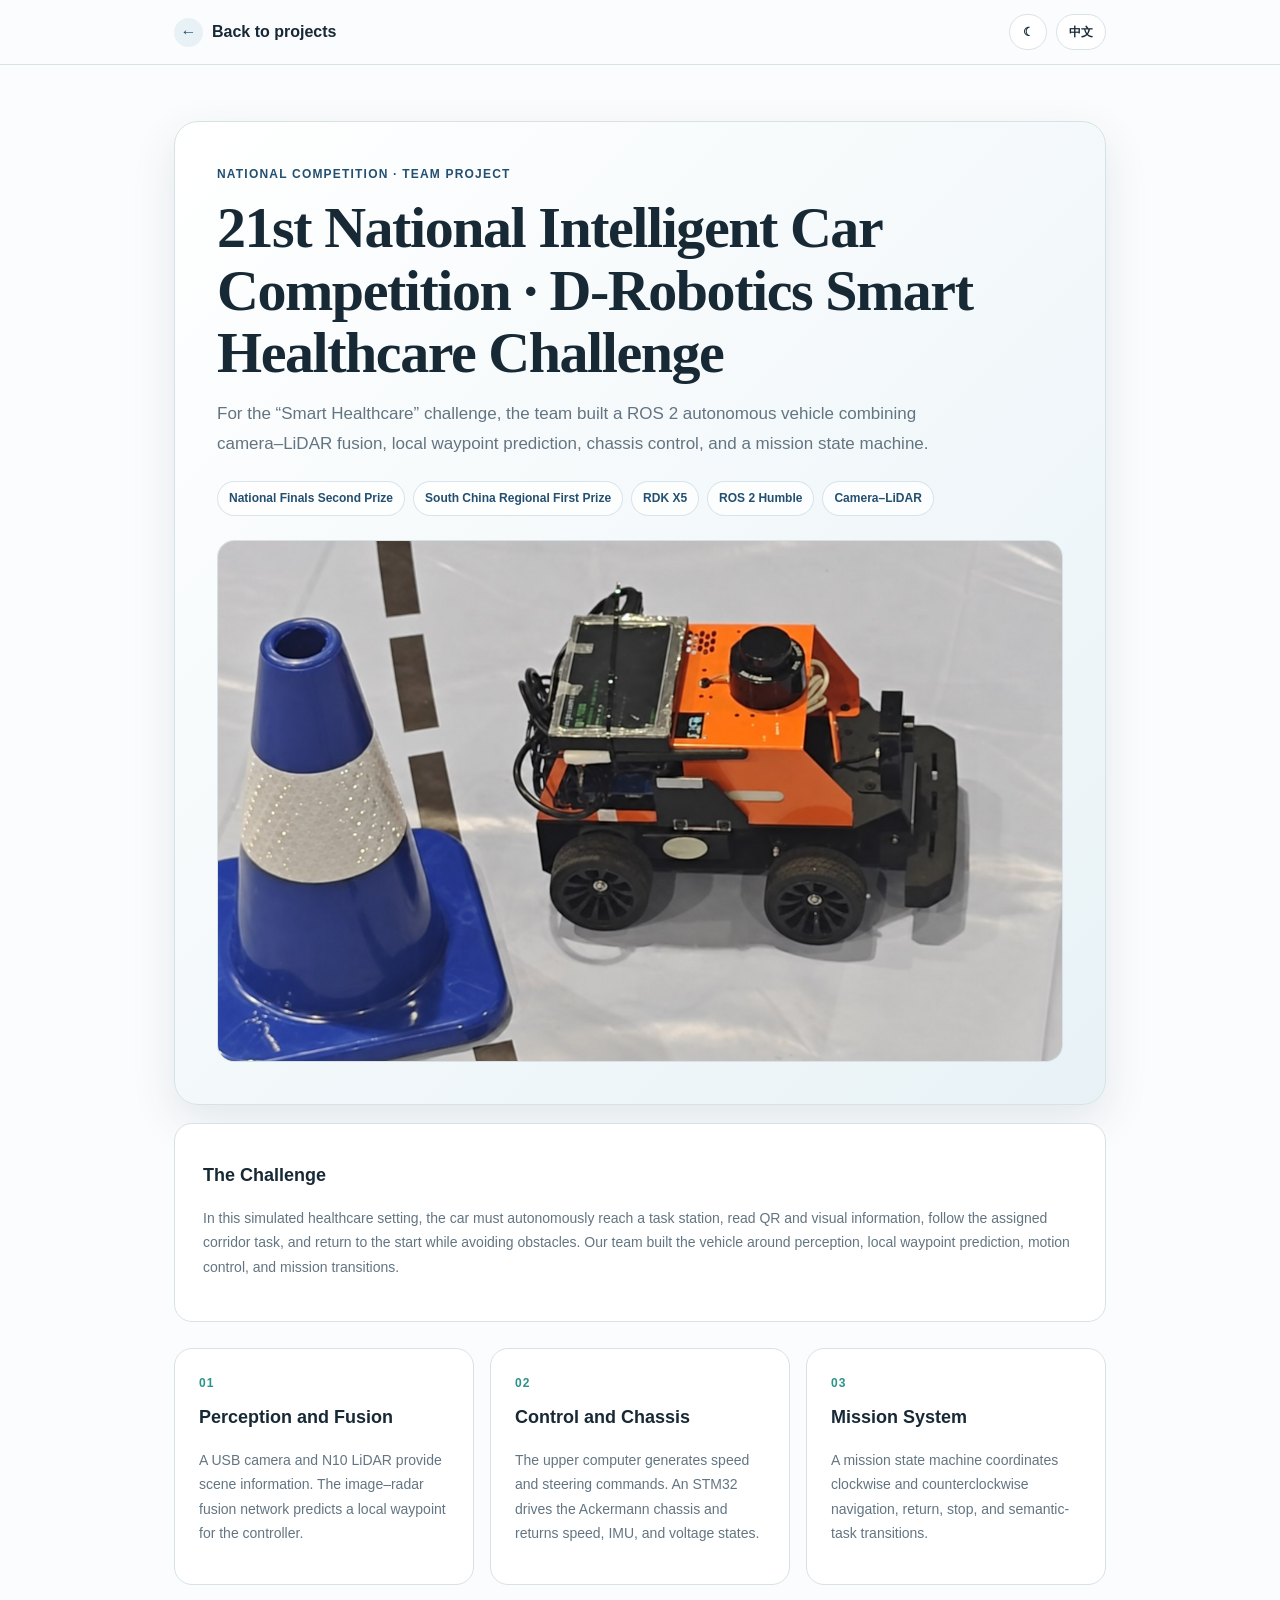
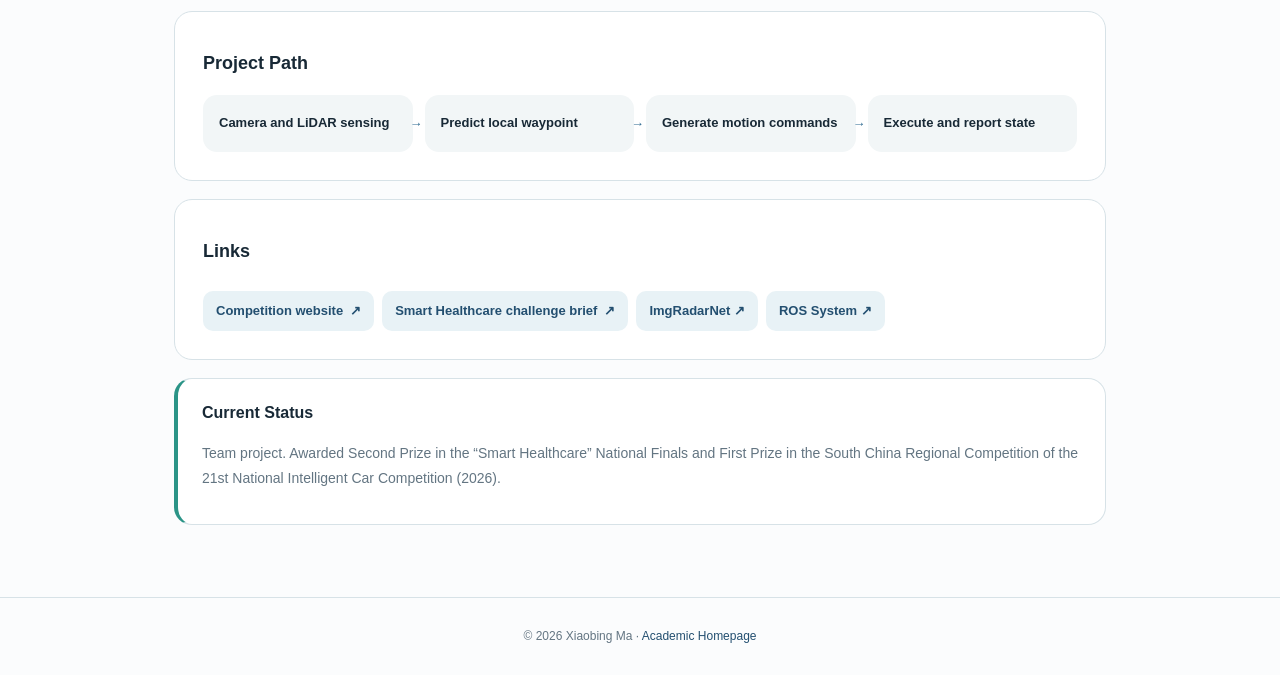
==== projects/intelligent-car/index.html @ e211c6b4 "Link official competition and explain Smart Healthcare challenge" ====
<!doctype html><html lang="en"><head><meta charset="utf-8"><meta name="viewport" content="width=device-width,initial-scale=1"><meta name="description" content="ROS 2 autonomous vehicle with camera-LiDAR fusion for the Smart Healthcare challenge."><title>21st National Intelligent Car Competition · D-Robotics Smart Healthcare Challenge · Xiaobing Ma</title><script>(function(){try{var saved=localStorage.getItem("site-theme");var theme=saved||(window.matchMedia("(prefers-color-scheme: dark)").matches?"dark":"light");document.documentElement.setAttribute("data-theme",theme);}catch(e){document.documentElement.setAttribute("data-theme","light");}})();</script><link rel="stylesheet" href="../project.css"></head><body data-lang="en"><header class="topbar"><div class="topbar-inner"><a class="back" href="../../#projects"><span class="back-mark">←</span><span class="lang-zh">返回项目列表</span><span class="lang-en">Back to projects</span></a><div class="controls"><button class="control" id="themeToggle" type="button" aria-label="Switch theme">☾</button><button class="control" id="langToggle" type="button">中文</button></div></div></header><main><section class="hero"><div class="eyebrow">NATIONAL COMPETITION · TEAM PROJECT</div><h1><span class="lang-zh">第二十一届全国大学生智能汽车竞赛 · 地瓜机器人智慧医疗挑战赛</span><span class="lang-en">21st National Intelligent Car Competition · D-Robotics Smart Healthcare Challenge</span></h1><p class="lead lang-zh">面向“智慧医疗”赛题，团队构建了由视觉—激光雷达融合、局部目标点预测、底盘控制与任务状态机组成的 ROS 2 自主智能车。</p><p class="lead lang-en">For the “Smart Healthcare” challenge, the team built a ROS 2 autonomous vehicle combining camera–LiDAR fusion, local waypoint prediction, chassis control, and a mission state machine.</p><div class="badges"><span class="badge">National Finals Second Prize</span><span class="badge">South China Regional First Prize</span><span class="badge">RDK X5</span><span class="badge">ROS 2 Humble</span><span class="badge">Camera–LiDAR</span></div><figure class="project-image"><img src="../../assets/projects/ros-smart-car.jpg" alt="Autonomous smart car for the D-Robotics Creative Division" loading="eager"></figure></section><section class="section"><h2><span class="lang-zh">赛题是什么</span><span class="lang-en">The Challenge</span></h2><p class="lang-zh">智慧医疗赛项要求智能车在模拟医疗场景中自主完成任务：从起点驶向任务发布点，获取二维码与图文信息，按任务要求通过指定通道，最后避障返回终点。我们的参赛车围绕环境感知、局部目标点预测、运动控制和任务切换搭建系统。</p><p class="lang-en">In this simulated healthcare setting, the car must autonomously reach a task station, read QR and visual information, follow the assigned corridor task, and return to the start while avoiding obstacles. Our team built the vehicle around perception, local waypoint prediction, motion control, and mission transitions.</p></section><section class="detail-grid"><article class="card"><div class="card-num">01</div><h2><span class="lang-zh">感知与融合</span><span class="lang-en">Perception and Fusion</span></h2><div class="lang-zh"><p>USB 相机与 N10 激光雷达提供环境信息，图像—雷达融合网络输出局部目标点，为控制层提供可执行的空间参考。</p></div><div class="lang-en"><p>A USB camera and N10 LiDAR provide scene information. The image–radar fusion network predicts a local waypoint for the controller.</p></div></article><article class="card"><div class="card-num">02</div><h2><span class="lang-zh">控制与底盘</span><span class="lang-en">Control and Chassis</span></h2><div class="lang-zh"><p>上位机生成速度与转向指令，STM32 驱动 Ackermann 底盘并回传车速、惯导和电压等状态。</p></div><div class="lang-en"><p>The upper computer generates speed and steering commands. An STM32 drives the Ackermann chassis and returns speed, IMU, and voltage states.</p></div></article><article class="card"><div class="card-num">03</div><h2><span class="lang-zh">任务系统</span><span class="lang-en">Mission System</span></h2><div class="lang-zh"><p>任务状态机组织顺逆时针绕行、返回、停车与语义任务切换，并将感知、控制和执行串成完整链路。</p></div><div class="lang-en"><p>A mission state machine coordinates clockwise and counterclockwise navigation, return, stop, and semantic-task transitions.</p></div></article></section><section class="section"><h2><span class="lang-zh">项目路径</span><span class="lang-en">Project Path</span></h2><div class="flow"><div class="step"><span class="lang-zh">相机与雷达感知</span><span class="lang-en">Camera and LiDAR sensing</span></div><div class="step"><span class="lang-zh">融合网络预测目标点</span><span class="lang-en">Predict local waypoint</span></div><div class="step"><span class="lang-zh">生成速度与转向</span><span class="lang-en">Generate motion commands</span></div><div class="step"><span class="lang-zh">底盘执行与状态反馈</span><span class="lang-en">Execute and report state</span></div></div></section><section class="section"><h2><span class="lang-zh">相关链接</span><span class="lang-en">Links</span></h2><div class="links"><a class="repo-link" href="https://www.smartcar.zone/" target="_blank" rel="noreferrer"><span class="lang-zh">全国大学生智能汽车竞赛官网</span><span class="lang-en">Competition website</span> ↗</a><a class="repo-link" href="https://blog.csdn.net/zhuoqingjoking97298/article/details/156079740" target="_blank" rel="noreferrer"><span class="lang-zh">地瓜机器人智慧医疗赛项说明</span><span class="lang-en">Smart Healthcare challenge brief</span> ↗</a><a class="repo-link" href="https://github.com/Geezer565/ImgRadarNet" target="_blank" rel="noreferrer">ImgRadarNet ↗</a><a class="repo-link" href="https://github.com/Geezer565/ros_competition_2025" target="_blank" rel="noreferrer">ROS System ↗</a></div></section><aside class="note"><strong><span class="lang-zh">当前状态</span><span class="lang-en">Current Status</span></strong><p class="lang-zh">团队项目。获 2026 年第二十一届全国大学生智能汽车竞赛全国总决赛“智慧医疗”二等奖、华南赛区区域赛一等奖。</p><p class="lang-en">Team project. Awarded Second Prize in the “Smart Healthcare” National Finals and First Prize in the South China Regional Competition of the 21st National Intelligent Car Competition (2026).</p></aside></main><footer class="footer">© 2026 Xiaobing Ma · <a href="../../">Academic Homepage</a></footer><script src="../project.js"></script></body></html>
---- projects/project.css ----
:root{--ink:#182936;--muted:#637582;--blue:#356f95;--blue-dark:#234f70;--blue-soft:#e8f2f6;--accent:#2b9487;--accent-soft:#e5f4f1;--line:#d7e2e7;--paper:#fbfcfd;--surface:#fff;--wash:#f2f6f7;--shadow:0 16px 45px rgba(28,67,88,.11);--max:980px}
*{box-sizing:border-box}html{scroll-behavior:smooth}body{margin:0;background:var(--paper);color:var(--ink);font-family:Inter,Arial,"Helvetica Neue","PingFang SC","Microsoft YaHei",sans-serif;line-height:1.75}body[data-lang="zh"] .lang-en,body[data-lang="en"] .lang-zh{display:none!important}a{color:var(--blue-dark);text-decoration:none}a:hover{text-decoration:underline}.topbar{position:sticky;top:0;z-index:10;background:rgba(251,252,253,.9);backdrop-filter:blur(14px);border-bottom:1px solid var(--line)}.topbar-inner{max-width:var(--max);height:64px;margin:auto;padding:0 24px;display:flex;align-items:center;justify-content:space-between;gap:16px}.back{display:flex;align-items:center;gap:9px;font-weight:750;color:var(--ink)}.back-mark{width:29px;height:29px;border-radius:50%;display:grid;place-items:center;background:var(--blue-soft);color:var(--blue-dark)}.controls{display:flex;gap:9px}.control{border:1px solid var(--line);background:var(--surface);color:var(--ink);border-radius:999px;min-width:38px;height:36px;padding:0 12px;font:inherit;font-size:12px;font-weight:800;cursor:pointer}.control:hover{border-color:#9ebed9;background:var(--blue-soft)}main{max-width:var(--max);margin:auto;padding:56px 24px 72px}.hero{padding:42px;border:1px solid var(--line);border-radius:24px;background:linear-gradient(135deg,var(--surface),var(--blue-soft));box-shadow:var(--shadow)}.eyebrow{color:var(--blue-dark);font-size:12px;font-weight:800;letter-spacing:.1em;text-transform:uppercase}.hero h1{max-width:800px;margin:12px 0 14px;font-family:Georgia,"Times New Roman","Songti SC",serif;font-size:clamp(34px,5vw,58px);line-height:1.08;letter-spacing:-.025em}.lead{max-width:760px;margin:0;color:var(--muted);font-size:17px}.badges,.links{display:flex;flex-wrap:wrap;gap:8px;margin-top:23px}.badge{padding:6px 11px;border:1px solid rgba(53,111,149,.18);border-radius:999px;background:rgba(255,255,255,.72);color:var(--blue-dark);font-size:12px;font-weight:750}.project-image{margin:24px 0 0;overflow:hidden;border-radius:17px;border:1px solid var(--line);background:var(--wash)}.project-image img{display:block;width:100%;max-height:520px;object-fit:cover}.detail-grid{display:grid;grid-template-columns:repeat(3,minmax(0,1fr));gap:16px;margin:26px 0}.card,.section,.note{border:1px solid var(--line);border-radius:18px;background:var(--surface)}.card{padding:24px}.card-num{color:var(--accent);font-size:12px;font-weight:900;letter-spacing:.08em}.card h2,.section h2{margin:8px 0 10px;font-size:18px}.card p,.card li,.section p,.note p{color:var(--muted);font-size:14px}.card ul{margin:0;padding-left:20px}.section{margin-top:18px;padding:28px}.flow{display:grid;grid-template-columns:repeat(4,minmax(0,1fr));gap:12px;margin-top:16px}.step{position:relative;padding:17px 16px;border-radius:14px;background:var(--wash);font-size:13px;font-weight:750}.step:not(:last-child):after{content:"→";position:absolute;right:-10px;top:50%;transform:translateY(-50%);color:var(--blue);z-index:1}.repo-link{display:inline-flex;align-items:center;gap:7px;padding:9px 13px;border-radius:10px;background:var(--blue-soft);font-size:13px;font-weight:800}.note{margin-top:18px;padding:20px 24px;border-left:4px solid var(--accent)}.note strong{display:block;margin-bottom:4px}.footer{padding:28px 24px;border-top:1px solid var(--line);text-align:center;color:var(--muted);font-size:12px}
html[data-theme="dark"]{--ink:#e5eef2;--muted:#9fb0ba;--blue:#7fb3d2;--blue-dark:#91c8e6;--blue-soft:#1a3442;--accent:#62c7b8;--accent-soft:#173832;--line:#2a4654;--paper:#101b21;--surface:#16252d;--wash:#1b2d36;--shadow:0 18px 48px rgba(0,0,0,.28)}html[data-theme="dark"] .topbar{background:rgba(16,27,33,.9)}html[data-theme="dark"] .hero{background:linear-gradient(135deg,#16252d,#18323e)}html[data-theme="dark"] .badge{background:rgba(16,27,33,.6)}
@media(max-width:760px){main{padding:32px 16px 54px}.topbar-inner{padding:0 16px}.hero{padding:28px 22px}.detail-grid{grid-template-columns:1fr}.flow{grid-template-columns:1fr}.step:not(:last-child):after{content:"↓";right:auto;left:50%;top:auto;bottom:-14px}.lead{font-size:15px}}
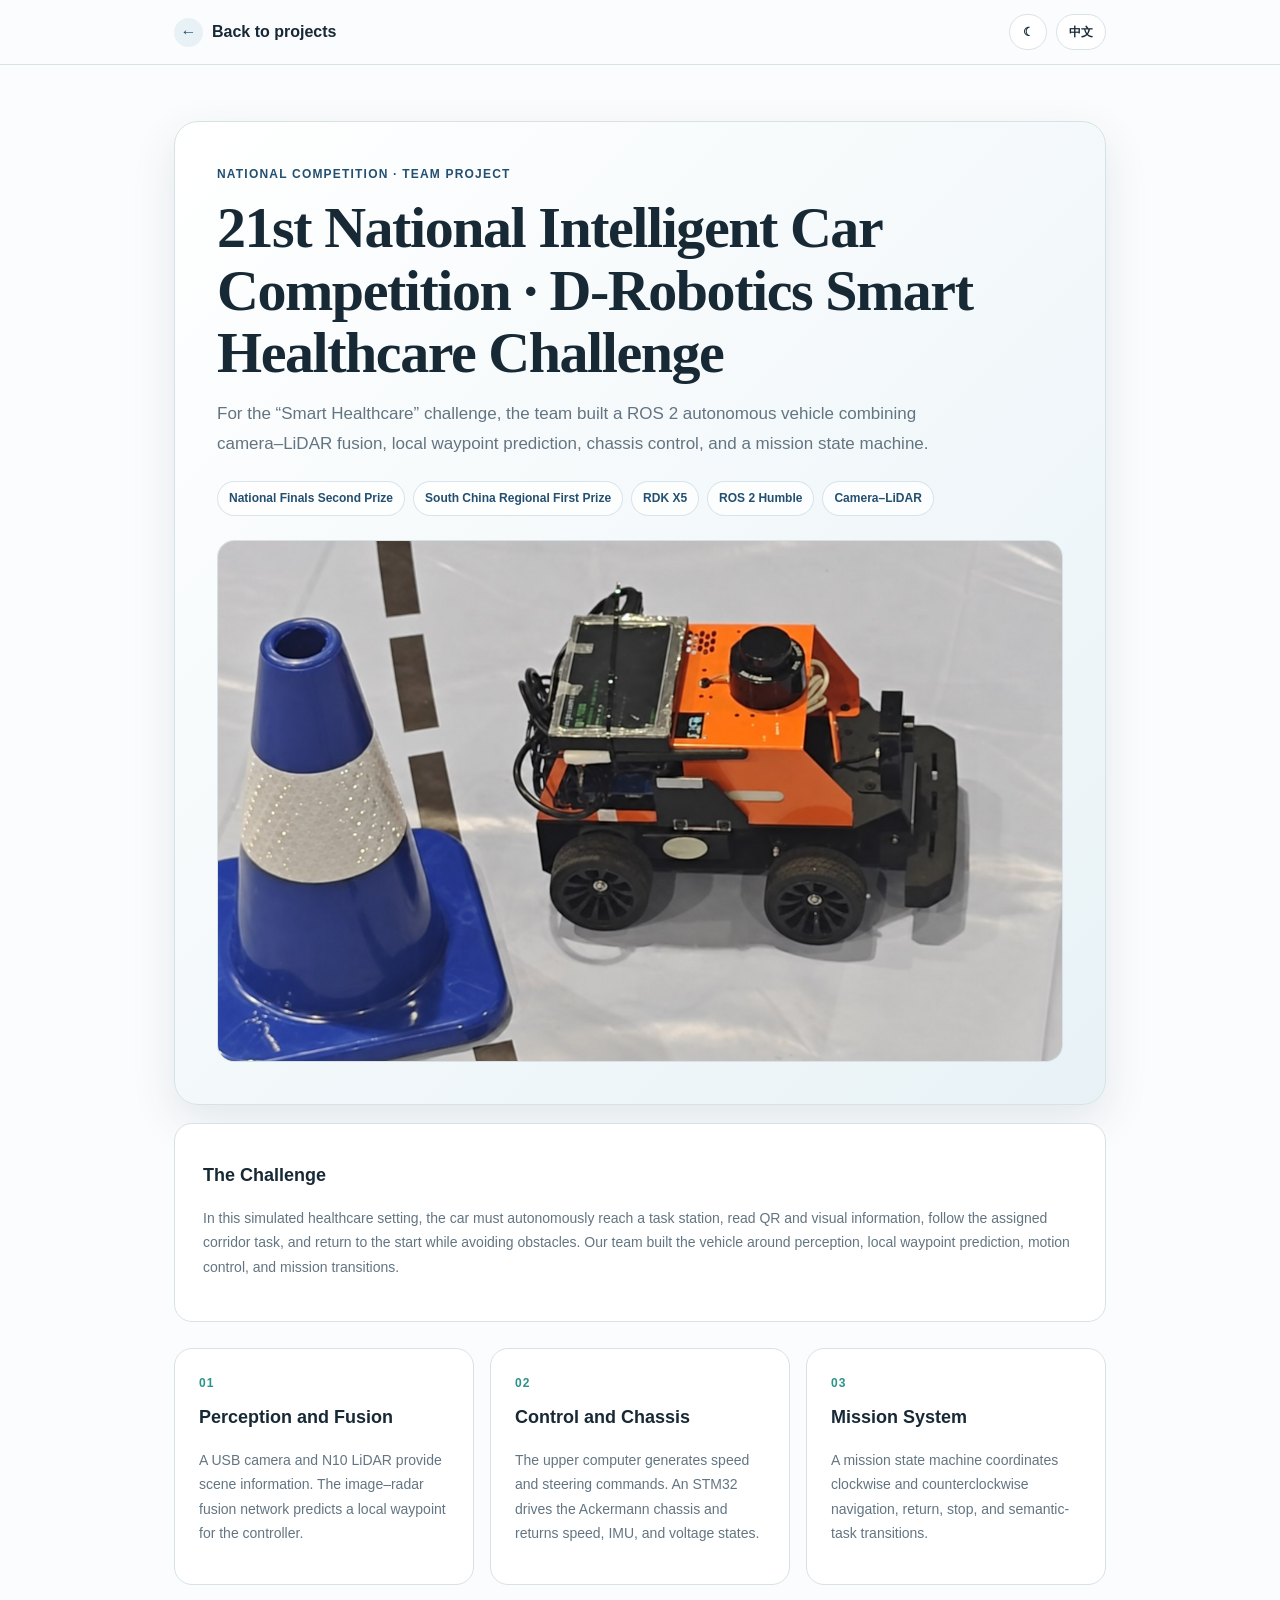
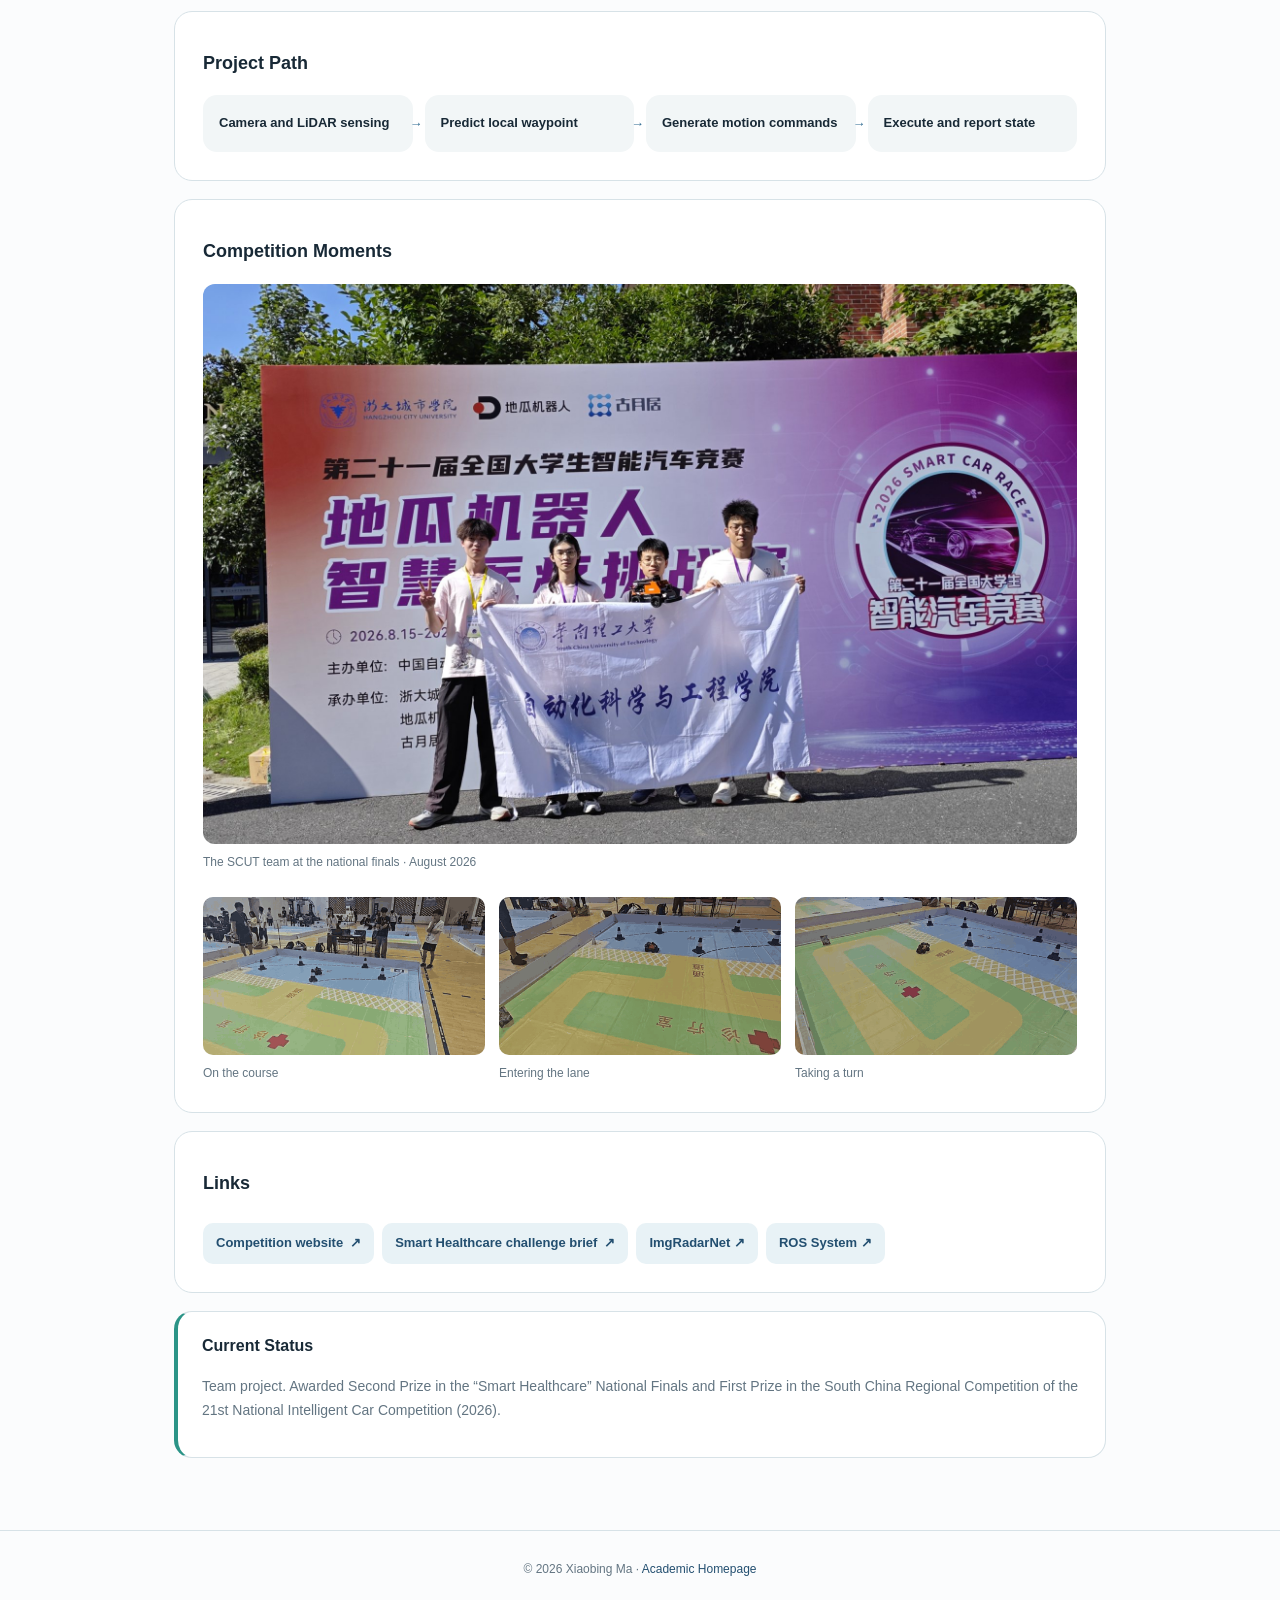
==== commit ba5b6582: "Show smart car team photo and race GIFs" ====
--- a/projects/intelligent-car/index.html
+++ b/projects/intelligent-car/index.html
@@ -1 +1 @@
-<!doctype html><html lang="en"><head><meta charset="utf-8"><meta name="viewport" content="width=device-width,initial-scale=1"><meta name="description" content="ROS 2 autonomous vehicle with camera-LiDAR fusion for the Smart Healthcare challenge."><title>21st National Intelligent Car Competition · D-Robotics Smart Healthcare Challenge · Xiaobing Ma</title><script>(function(){try{var saved=localStorage.getItem("site-theme");var theme=saved||(window.matchMedia("(prefers-color-scheme: dark)").matches?"dark":"light");document.documentElement.setAttribute("data-theme",theme);}catch(e){document.documentElement.setAttribute("data-theme","light");}})();</script><link rel="stylesheet" href="../project.css"></head><body data-lang="en"><header class="topbar"><div class="topbar-inner"><a class="back" href="../../#projects"><span class="back-mark">←</span><span class="lang-zh">返回项目列表</span><span class="lang-en">Back to projects</span></a><div class="controls"><button class="control" id="themeToggle" type="button" aria-label="Switch theme">☾</button><button class="control" id="langToggle" type="button">中文</button></div></div></header><main><section class="hero"><div class="eyebrow">NATIONAL COMPETITION · TEAM PROJECT</div><h1><span class="lang-zh">第二十一届全国大学生智能汽车竞赛 · 地瓜机器人智慧医疗挑战赛</span><span class="lang-en">21st National Intelligent Car Competition · D-Robotics Smart Healthcare Challenge</span></h1><p class="lead lang-zh">面向“智慧医疗”赛题，团队构建了由视觉—激光雷达融合、局部目标点预测、底盘控制与任务状态机组成的 ROS 2 自主智能车。</p><p class="lead lang-en">For the “Smart Healthcare” challenge, the team built a ROS 2 autonomous vehicle combining camera–LiDAR fusion, local waypoint prediction, chassis control, and a mission state machine.</p><div class="badges"><span class="badge">National Finals Second Prize</span><span class="badge">South China Regional First Prize</span><span class="badge">RDK X5</span><span class="badge">ROS 2 Humble</span><span class="badge">Camera–LiDAR</span></div><figure class="project-image"><img src="../../assets/projects/ros-smart-car.jpg" alt="Autonomous smart car for the D-Robotics Creative Division" loading="eager"></figure></section><section class="section"><h2><span class="lang-zh">赛题是什么</span><span class="lang-en">The Challenge</span></h2><p class="lang-zh">智慧医疗赛项要求智能车在模拟医疗场景中自主完成任务：从起点驶向任务发布点，获取二维码与图文信息，按任务要求通过指定通道，最后避障返回终点。我们的参赛车围绕环境感知、局部目标点预测、运动控制和任务切换搭建系统。</p><p class="lang-en">In this simulated healthcare setting, the car must autonomously reach a task station, read QR and visual information, follow the assigned corridor task, and return to the start while avoiding obstacles. Our team built the vehicle around perception, local waypoint prediction, motion control, and mission transitions.</p></section><section class="detail-grid"><article class="card"><div class="card-num">01</div><h2><span class="lang-zh">感知与融合</span><span class="lang-en">Perception and Fusion</span></h2><div class="lang-zh"><p>USB 相机与 N10 激光雷达提供环境信息，图像—雷达融合网络输出局部目标点，为控制层提供可执行的空间参考。</p></div><div class="lang-en"><p>A USB camera and N10 LiDAR provide scene information. The image–radar fusion network predicts a local waypoint for the controller.</p></div></article><article class="card"><div class="card-num">02</div><h2><span class="lang-zh">控制与底盘</span><span class="lang-en">Control and Chassis</span></h2><div class="lang-zh"><p>上位机生成速度与转向指令，STM32 驱动 Ackermann 底盘并回传车速、惯导和电压等状态。</p></div><div class="lang-en"><p>The upper computer generates speed and steering commands. An STM32 drives the Ackermann chassis and returns speed, IMU, and voltage states.</p></div></article><article class="card"><div class="card-num">03</div><h2><span class="lang-zh">任务系统</span><span class="lang-en">Mission System</span></h2><div class="lang-zh"><p>任务状态机组织顺逆时针绕行、返回、停车与语义任务切换，并将感知、控制和执行串成完整链路。</p></div><div class="lang-en"><p>A mission state machine coordinates clockwise and counterclockwise navigation, return, stop, and semantic-task transitions.</p></div></article></section><section class="section"><h2><span class="lang-zh">项目路径</span><span class="lang-en">Project Path</span></h2><div class="flow"><div class="step"><span class="lang-zh">相机与雷达感知</span><span class="lang-en">Camera and LiDAR sensing</span></div><div class="step"><span class="lang-zh">融合网络预测目标点</span><span class="lang-en">Predict local waypoint</span></div><div class="step"><span class="lang-zh">生成速度与转向</span><span class="lang-en">Generate motion commands</span></div><div class="step"><span class="lang-zh">底盘执行与状态反馈</span><span class="lang-en">Execute and report state</span></div></div></section><section class="section"><h2><span class="lang-zh">相关链接</span><span class="lang-en">Links</span></h2><div class="links"><a class="repo-link" href="https://www.smartcar.zone/" target="_blank" rel="noreferrer"><span class="lang-zh">全国大学生智能汽车竞赛官网</span><span class="lang-en">Competition website</span> ↗</a><a class="repo-link" href="https://blog.csdn.net/zhuoqingjoking97298/article/details/156079740" target="_blank" rel="noreferrer"><span class="lang-zh">地瓜机器人智慧医疗赛项说明</span><span class="lang-en">Smart Healthcare challenge brief</span> ↗</a><a class="repo-link" href="https://github.com/Geezer565/ImgRadarNet" target="_blank" rel="noreferrer">ImgRadarNet ↗</a><a class="repo-link" href="https://github.com/Geezer565/ros_competition_2025" target="_blank" rel="noreferrer">ROS System ↗</a></div></section><aside class="note"><strong><span class="lang-zh">当前状态</span><span class="lang-en">Current Status</span></strong><p class="lang-zh">团队项目。获 2026 年第二十一届全国大学生智能汽车竞赛全国总决赛“智慧医疗”二等奖、华南赛区区域赛一等奖。</p><p class="lang-en">Team project. Awarded Second Prize in the “Smart Healthcare” National Finals and First Prize in the South China Regional Competition of the 21st National Intelligent Car Competition (2026).</p></aside></main><footer class="footer">© 2026 Xiaobing Ma · <a href="../../">Academic Homepage</a></footer><script src="../project.js"></script></body></html>+<!doctype html><html lang="en"><head><meta charset="utf-8"><meta name="viewport" content="width=device-width,initial-scale=1"><meta name="description" content="ROS 2 autonomous vehicle with camera-LiDAR fusion for the Smart Healthcare challenge."><title>21st National Intelligent Car Competition · D-Robotics Smart Healthcare Challenge · Xiaobing Ma</title><script>(function(){try{var saved=localStorage.getItem("site-theme");var theme=saved||(window.matchMedia("(prefers-color-scheme: dark)").matches?"dark":"light");document.documentElement.setAttribute("data-theme",theme);}catch(e){document.documentElement.setAttribute("data-theme","light");}})();</script><link rel="stylesheet" href="../project.css"></head><body data-lang="en"><header class="topbar"><div class="topbar-inner"><a class="back" href="../../#projects"><span class="back-mark">←</span><span class="lang-zh">返回项目列表</span><span class="lang-en">Back to projects</span></a><div class="controls"><button class="control" id="themeToggle" type="button" aria-label="Switch theme">☾</button><button class="control" id="langToggle" type="button">中文</button></div></div></header><main><section class="hero"><div class="eyebrow">NATIONAL COMPETITION · TEAM PROJECT</div><h1><span class="lang-zh">第二十一届全国大学生智能汽车竞赛 · 地瓜机器人智慧医疗挑战赛</span><span class="lang-en">21st National Intelligent Car Competition · D-Robotics Smart Healthcare Challenge</span></h1><p class="lead lang-zh">面向“智慧医疗”赛题，团队构建了由视觉—激光雷达融合、局部目标点预测、底盘控制与任务状态机组成的 ROS 2 自主智能车。</p><p class="lead lang-en">For the “Smart Healthcare” challenge, the team built a ROS 2 autonomous vehicle combining camera–LiDAR fusion, local waypoint prediction, chassis control, and a mission state machine.</p><div class="badges"><span class="badge">National Finals Second Prize</span><span class="badge">South China Regional First Prize</span><span class="badge">RDK X5</span><span class="badge">ROS 2 Humble</span><span class="badge">Camera–LiDAR</span></div><figure class="project-image"><img src="../../assets/projects/ros-smart-car.jpg" alt="Autonomous smart car for the D-Robotics Creative Division" loading="eager"></figure></section><section class="section"><h2><span class="lang-zh">赛题是什么</span><span class="lang-en">The Challenge</span></h2><p class="lang-zh">智慧医疗赛项要求智能车在模拟医疗场景中自主完成任务：从起点驶向任务发布点，获取二维码与图文信息，按任务要求通过指定通道，最后避障返回终点。我们的参赛车围绕环境感知、局部目标点预测、运动控制和任务切换搭建系统。</p><p class="lang-en">In this simulated healthcare setting, the car must autonomously reach a task station, read QR and visual information, follow the assigned corridor task, and return to the start while avoiding obstacles. Our team built the vehicle around perception, local waypoint prediction, motion control, and mission transitions.</p></section><section class="detail-grid"><article class="card"><div class="card-num">01</div><h2><span class="lang-zh">感知与融合</span><span class="lang-en">Perception and Fusion</span></h2><div class="lang-zh"><p>USB 相机与 N10 激光雷达提供环境信息，图像—雷达融合网络输出局部目标点，为控制层提供可执行的空间参考。</p></div><div class="lang-en"><p>A USB camera and N10 LiDAR provide scene information. The image–radar fusion network predicts a local waypoint for the controller.</p></div></article><article class="card"><div class="card-num">02</div><h2><span class="lang-zh">控制与底盘</span><span class="lang-en">Control and Chassis</span></h2><div class="lang-zh"><p>上位机生成速度与转向指令，STM32 驱动 Ackermann 底盘并回传车速、惯导和电压等状态。</p></div><div class="lang-en"><p>The upper computer generates speed and steering commands. An STM32 drives the Ackermann chassis and returns speed, IMU, and voltage states.</p></div></article><article class="card"><div class="card-num">03</div><h2><span class="lang-zh">任务系统</span><span class="lang-en">Mission System</span></h2><div class="lang-zh"><p>任务状态机组织顺逆时针绕行、返回、停车与语义任务切换，并将感知、控制和执行串成完整链路。</p></div><div class="lang-en"><p>A mission state machine coordinates clockwise and counterclockwise navigation, return, stop, and semantic-task transitions.</p></div></article></section><section class="section"><h2><span class="lang-zh">项目路径</span><span class="lang-en">Project Path</span></h2><div class="flow"><div class="step"><span class="lang-zh">相机与雷达感知</span><span class="lang-en">Camera and LiDAR sensing</span></div><div class="step"><span class="lang-zh">融合网络预测目标点</span><span class="lang-en">Predict local waypoint</span></div><div class="step"><span class="lang-zh">生成速度与转向</span><span class="lang-en">Generate motion commands</span></div><div class="step"><span class="lang-zh">底盘执行与状态反馈</span><span class="lang-en">Execute and report state</span></div></div></section><section class="section media-section"><h2><span class="lang-zh">比赛现场</span><span class="lang-en">Competition Moments</span></h2><figure class="team-shot"><img src="../../assets/projects/smart-car-team.jpg" alt="South China University of Technology smart car team at the 2026 national competition" loading="lazy" decoding="async"><figcaption><span class="lang-zh">华南理工大学参赛队在全国总决赛现场 · 2026 年 8 月</span><span class="lang-en">The SCUT team at the national finals · August 2026</span></figcaption></figure><div class="clip-grid"><figure class="clip"><img src="../../assets/projects/smart-car-course.gif" alt="Smart car driving across the competition course" loading="lazy" decoding="async"><figcaption><span class="lang-zh">赛场行驶</span><span class="lang-en">On the course</span></figcaption></figure><figure class="clip"><img src="../../assets/projects/smart-car-transition.gif" alt="Smart car moving from the blue zone into the yellow lane" loading="lazy" decoding="async"><figcaption><span class="lang-zh">驶入通道</span><span class="lang-en">Entering the lane</span></figcaption></figure><figure class="clip"><img src="../../assets/projects/smart-car-turn.gif" alt="Smart car turning on the competition course" loading="lazy" decoding="async"><figcaption><span class="lang-zh">转弯行驶</span><span class="lang-en">Taking a turn</span></figcaption></figure></div></section><section class="section"><h2><span class="lang-zh">相关链接</span><span class="lang-en">Links</span></h2><div class="links"><a class="repo-link" href="https://www.smartcar.zone/" target="_blank" rel="noreferrer"><span class="lang-zh">全国大学生智能汽车竞赛官网</span><span class="lang-en">Competition website</span> ↗</a><a class="repo-link" href="https://blog.csdn.net/zhuoqingjoking97298/article/details/156079740" target="_blank" rel="noreferrer"><span class="lang-zh">地瓜机器人智慧医疗赛项说明</span><span class="lang-en">Smart Healthcare challenge brief</span> ↗</a><a class="repo-link" href="https://github.com/Geezer565/ImgRadarNet" target="_blank" rel="noreferrer">ImgRadarNet ↗</a><a class="repo-link" href="https://github.com/Geezer565/ros_competition_2025" target="_blank" rel="noreferrer">ROS System ↗</a></div></section><aside class="note"><strong><span class="lang-zh">当前状态</span><span class="lang-en">Current Status</span></strong><p class="lang-zh">团队项目。获 2026 年第二十一届全国大学生智能汽车竞赛全国总决赛“智慧医疗”二等奖、华南赛区区域赛一等奖。</p><p class="lang-en">Team project. Awarded Second Prize in the “Smart Healthcare” National Finals and First Prize in the South China Regional Competition of the 21st National Intelligent Car Competition (2026).</p></aside></main><footer class="footer">© 2026 Xiaobing Ma · <a href="../../">Academic Homepage</a></footer><script src="../project.js"></script></body></html>
--- a/projects/project.css
+++ b/projects/project.css
@@ -1,4 +1,5 @@
 :root{--ink:#182936;--muted:#637582;--blue:#356f95;--blue-dark:#234f70;--blue-soft:#e8f2f6;--accent:#2b9487;--accent-soft:#e5f4f1;--line:#d7e2e7;--paper:#fbfcfd;--surface:#fff;--wash:#f2f6f7;--shadow:0 16px 45px rgba(28,67,88,.11);--max:980px}
 *{box-sizing:border-box}html{scroll-behavior:smooth}body{margin:0;background:var(--paper);color:var(--ink);font-family:Inter,Arial,"Helvetica Neue","PingFang SC","Microsoft YaHei",sans-serif;line-height:1.75}body[data-lang="zh"] .lang-en,body[data-lang="en"] .lang-zh{display:none!important}a{color:var(--blue-dark);text-decoration:none}a:hover{text-decoration:underline}.topbar{position:sticky;top:0;z-index:10;background:rgba(251,252,253,.9);backdrop-filter:blur(14px);border-bottom:1px solid var(--line)}.topbar-inner{max-width:var(--max);height:64px;margin:auto;padding:0 24px;display:flex;align-items:center;justify-content:space-between;gap:16px}.back{display:flex;align-items:center;gap:9px;font-weight:750;color:var(--ink)}.back-mark{width:29px;height:29px;border-radius:50%;display:grid;place-items:center;background:var(--blue-soft);color:var(--blue-dark)}.controls{display:flex;gap:9px}.control{border:1px solid var(--line);background:var(--surface);color:var(--ink);border-radius:999px;min-width:38px;height:36px;padding:0 12px;font:inherit;font-size:12px;font-weight:800;cursor:pointer}.control:hover{border-color:#9ebed9;background:var(--blue-soft)}main{max-width:var(--max);margin:auto;padding:56px 24px 72px}.hero{padding:42px;border:1px solid var(--line);border-radius:24px;background:linear-gradient(135deg,var(--surface),var(--blue-soft));box-shadow:var(--shadow)}.eyebrow{color:var(--blue-dark);font-size:12px;font-weight:800;letter-spacing:.1em;text-transform:uppercase}.hero h1{max-width:800px;margin:12px 0 14px;font-family:Georgia,"Times New Roman","Songti SC",serif;font-size:clamp(34px,5vw,58px);line-height:1.08;letter-spacing:-.025em}.lead{max-width:760px;margin:0;color:var(--muted);font-size:17px}.badges,.links{display:flex;flex-wrap:wrap;gap:8px;margin-top:23px}.badge{padding:6px 11px;border:1px solid rgba(53,111,149,.18);border-radius:999px;background:rgba(255,255,255,.72);color:var(--blue-dark);font-size:12px;font-weight:750}.project-image{margin:24px 0 0;overflow:hidden;border-radius:17px;border:1px solid var(--line);background:var(--wash)}.project-image img{display:block;width:100%;max-height:520px;object-fit:cover}.detail-grid{display:grid;grid-template-columns:repeat(3,minmax(0,1fr));gap:16px;margin:26px 0}.card,.section,.note{border:1px solid var(--line);border-radius:18px;background:var(--surface)}.card{padding:24px}.card-num{color:var(--accent);font-size:12px;font-weight:900;letter-spacing:.08em}.card h2,.section h2{margin:8px 0 10px;font-size:18px}.card p,.card li,.section p,.note p{color:var(--muted);font-size:14px}.card ul{margin:0;padding-left:20px}.section{margin-top:18px;padding:28px}.flow{display:grid;grid-template-columns:repeat(4,minmax(0,1fr));gap:12px;margin-top:16px}.step{position:relative;padding:17px 16px;border-radius:14px;background:var(--wash);font-size:13px;font-weight:750}.step:not(:last-child):after{content:"→";position:absolute;right:-10px;top:50%;transform:translateY(-50%);color:var(--blue);z-index:1}.repo-link{display:inline-flex;align-items:center;gap:7px;padding:9px 13px;border-radius:10px;background:var(--blue-soft);font-size:13px;font-weight:800}.note{margin-top:18px;padding:20px 24px;border-left:4px solid var(--accent)}.note strong{display:block;margin-bottom:4px}.footer{padding:28px 24px;border-top:1px solid var(--line);text-align:center;color:var(--muted);font-size:12px}
 html[data-theme="dark"]{--ink:#e5eef2;--muted:#9fb0ba;--blue:#7fb3d2;--blue-dark:#91c8e6;--blue-soft:#1a3442;--accent:#62c7b8;--accent-soft:#173832;--line:#2a4654;--paper:#101b21;--surface:#16252d;--wash:#1b2d36;--shadow:0 18px 48px rgba(0,0,0,.28)}html[data-theme="dark"] .topbar{background:rgba(16,27,33,.9)}html[data-theme="dark"] .hero{background:linear-gradient(135deg,#16252d,#18323e)}html[data-theme="dark"] .badge{background:rgba(16,27,33,.6)}
-@media(max-width:760px){main{padding:32px 16px 54px}.topbar-inner{padding:0 16px}.hero{padding:28px 22px}.detail-grid{grid-template-columns:1fr}.flow{grid-template-columns:1fr}.step:not(:last-child):after{content:"↓";right:auto;left:50%;top:auto;bottom:-14px}.lead{font-size:15px}}+@media(max-width:760px){main{padding:32px 16px 54px}.topbar-inner{padding:0 16px}.hero{padding:28px 22px}.detail-grid{grid-template-columns:1fr}.flow{grid-template-columns:1fr}.step:not(:last-child):after{content:"↓";right:auto;left:50%;top:auto;bottom:-14px}.lead{font-size:15px}}
+.media-section .team-shot{margin:16px 0 24px}.team-shot img{display:block;width:100%;height:auto;max-height:560px;object-fit:cover;object-position:center 48%;border-radius:12px;background:var(--wash)}.media-section figcaption{margin-top:8px;color:var(--muted);font-size:12px}.clip-grid{display:grid;grid-template-columns:repeat(3,minmax(0,1fr));gap:14px}.clip{margin:0}.clip img{display:block;width:100%;aspect-ratio:16/9;object-fit:cover;border-radius:10px;background:var(--wash)}@media(max-width:760px){.clip-grid{grid-template-columns:1fr}.team-shot img{max-height:none}}
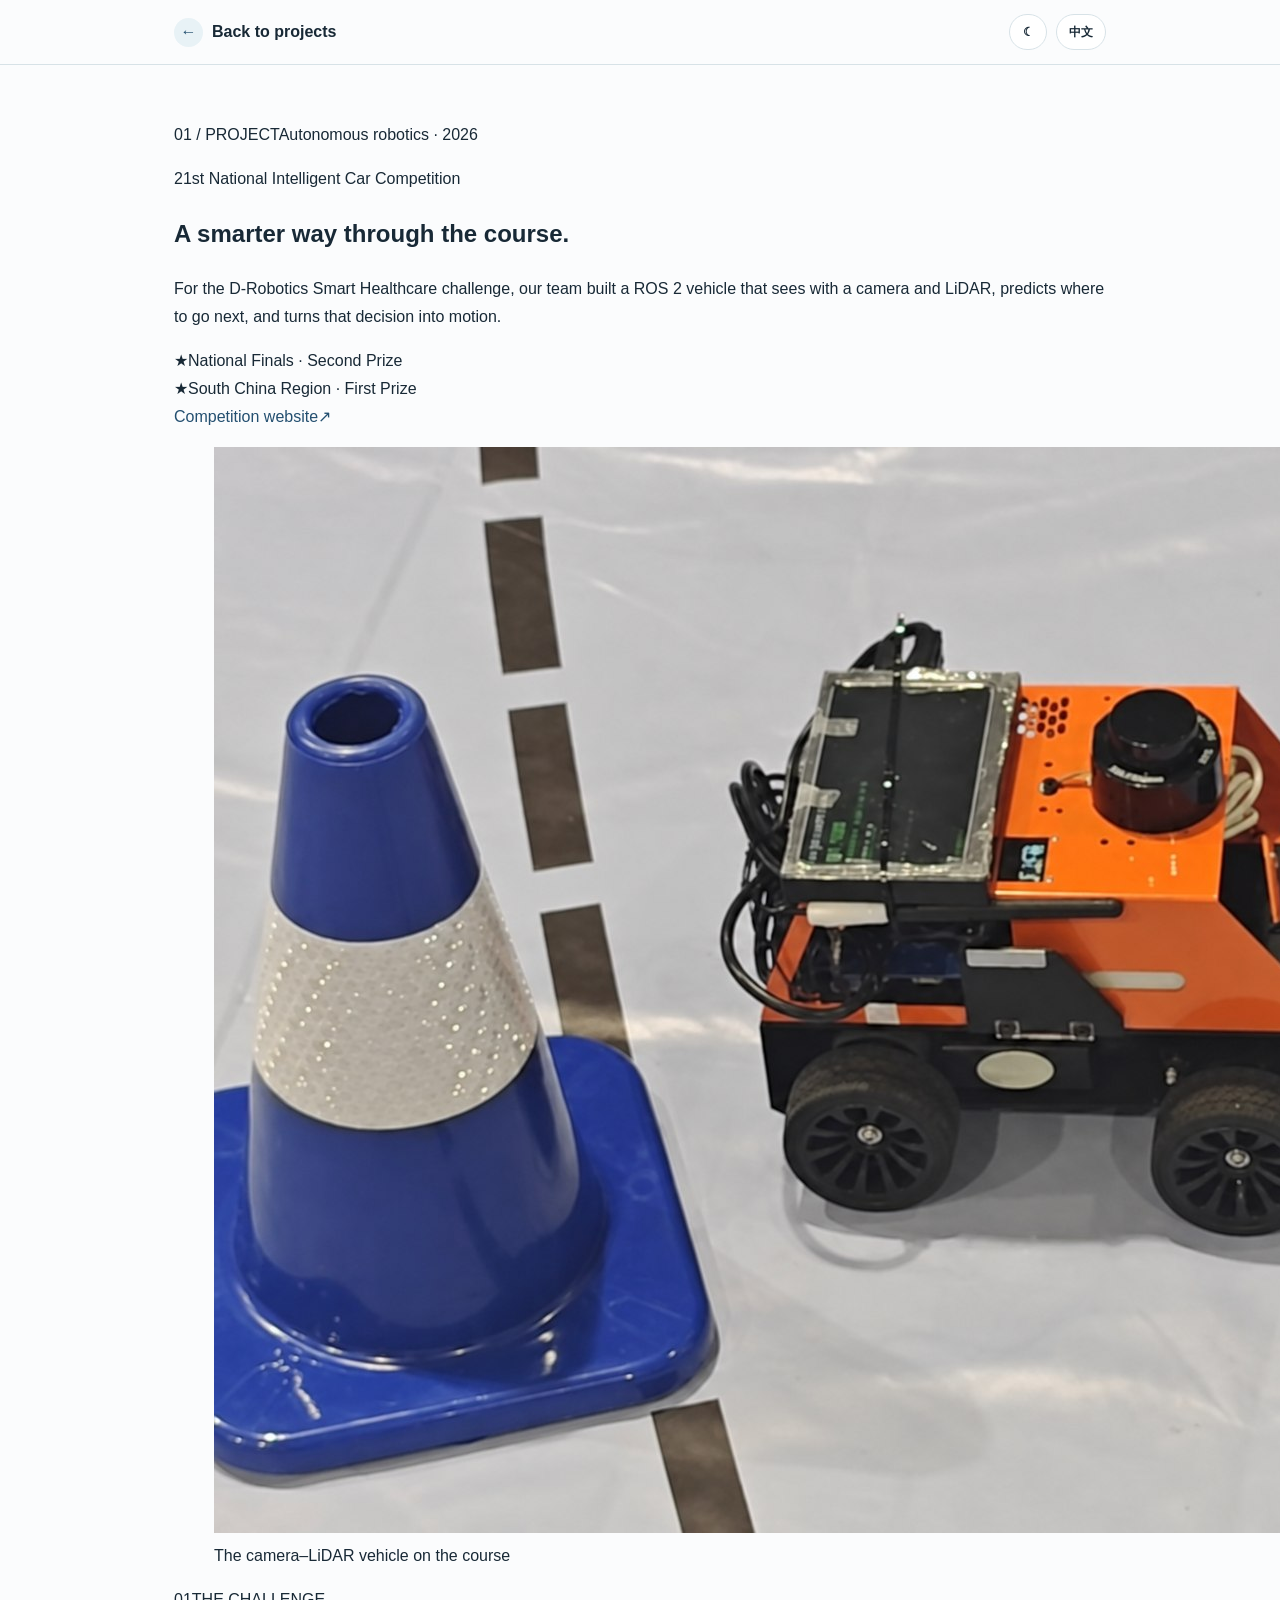
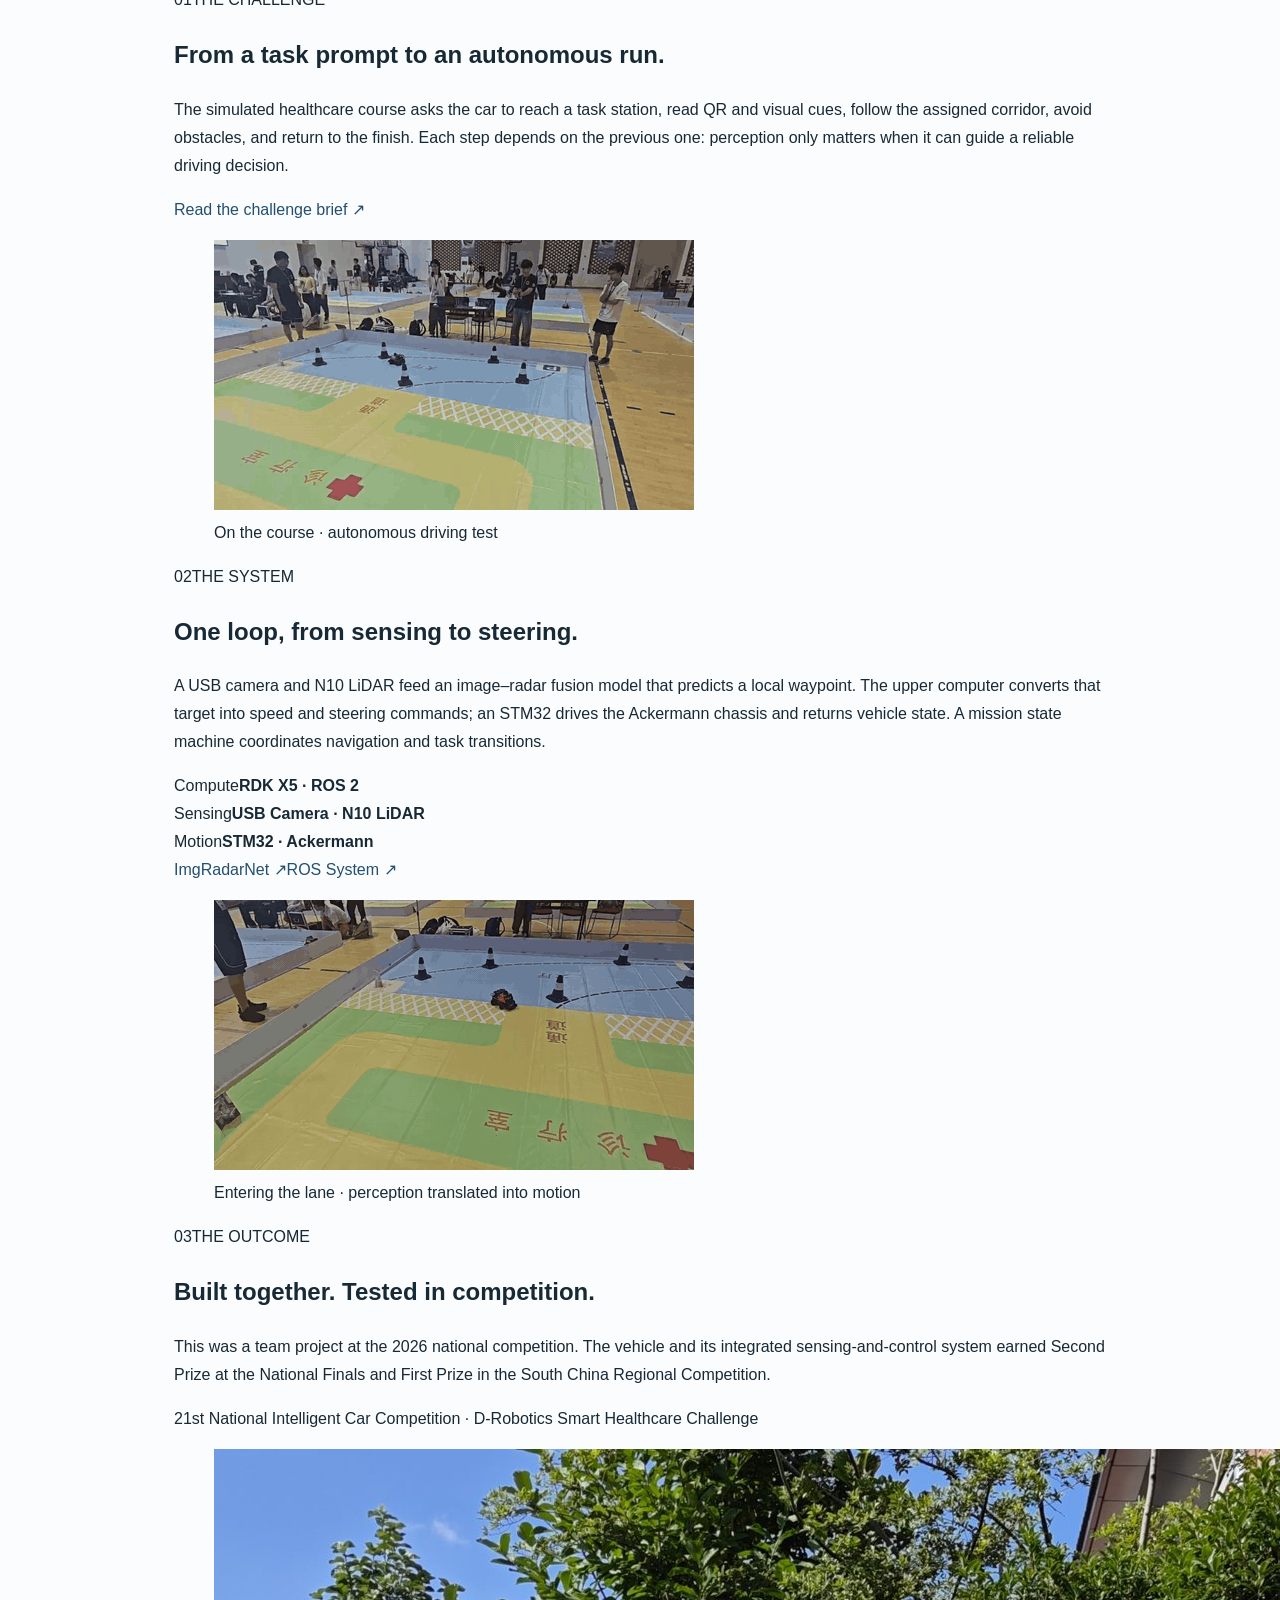
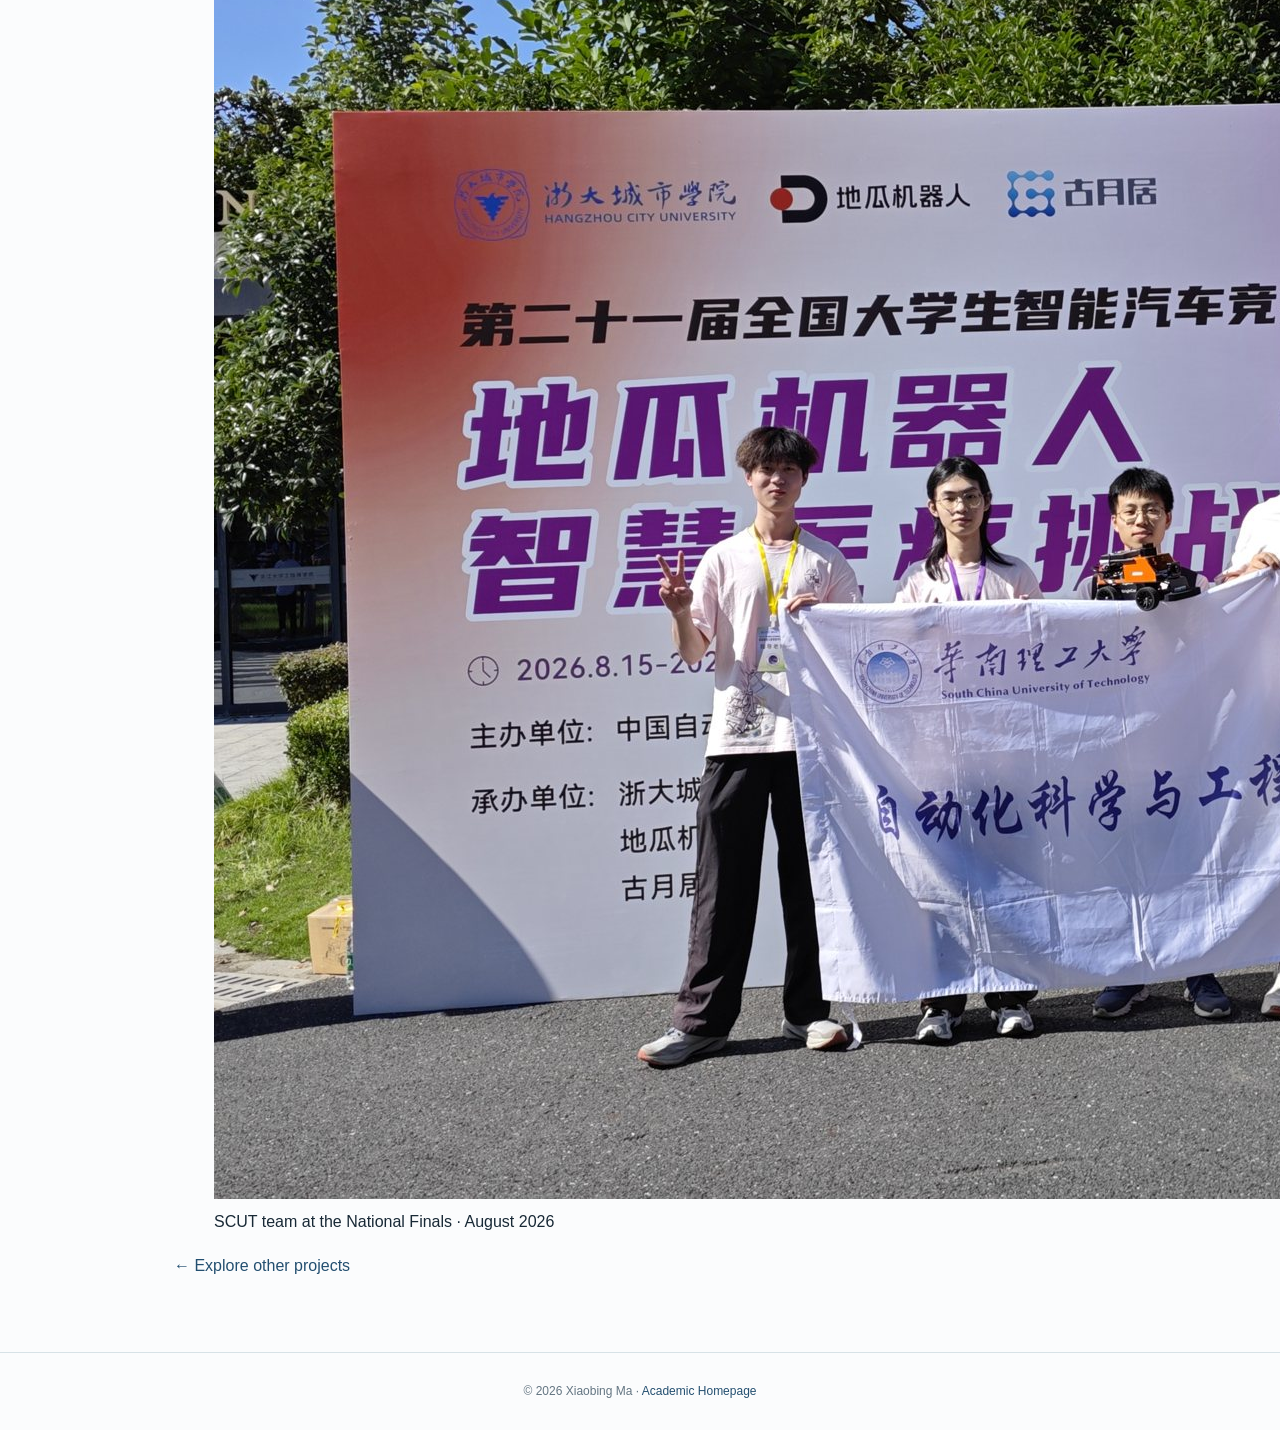
==== commit 4c9458e7: "Redesign smart car case study with integrated media and copy" ====
--- a/projects/intelligent-car/index.html
+++ b/projects/intelligent-car/index.html
@@ -1 +1,86 @@
-<!doctype html><html lang="en"><head><meta charset="utf-8"><meta name="viewport" content="width=device-width,initial-scale=1"><meta name="description" content="ROS 2 autonomous vehicle with camera-LiDAR fusion for the Smart Healthcare challenge."><title>21st National Intelligent Car Competition · D-Robotics Smart Healthcare Challenge · Xiaobing Ma</title><script>(function(){try{var saved=localStorage.getItem("site-theme");var theme=saved||(window.matchMedia("(prefers-color-scheme: dark)").matches?"dark":"light");document.documentElement.setAttribute("data-theme",theme);}catch(e){document.documentElement.setAttribute("data-theme","light");}})();</script><link rel="stylesheet" href="../project.css"></head><body data-lang="en"><header class="topbar"><div class="topbar-inner"><a class="back" href="../../#projects"><span class="back-mark">←</span><span class="lang-zh">返回项目列表</span><span class="lang-en">Back to projects</span></a><div class="controls"><button class="control" id="themeToggle" type="button" aria-label="Switch theme">☾</button><button class="control" id="langToggle" type="button">中文</button></div></div></header><main><section class="hero"><div class="eyebrow">NATIONAL COMPETITION · TEAM PROJECT</div><h1><span class="lang-zh">第二十一届全国大学生智能汽车竞赛 · 地瓜机器人智慧医疗挑战赛</span><span class="lang-en">21st National Intelligent Car Competition · D-Robotics Smart Healthcare Challenge</span></h1><p class="lead lang-zh">面向“智慧医疗”赛题，团队构建了由视觉—激光雷达融合、局部目标点预测、底盘控制与任务状态机组成的 ROS 2 自主智能车。</p><p class="lead lang-en">For the “Smart Healthcare” challenge, the team built a ROS 2 autonomous vehicle combining camera–LiDAR fusion, local waypoint prediction, chassis control, and a mission state machine.</p><div class="badges"><span class="badge">National Finals Second Prize</span><span class="badge">South China Regional First Prize</span><span class="badge">RDK X5</span><span class="badge">ROS 2 Humble</span><span class="badge">Camera–LiDAR</span></div><figure class="project-image"><img src="../../assets/projects/ros-smart-car.jpg" alt="Autonomous smart car for the D-Robotics Creative Division" loading="eager"></figure></section><section class="section"><h2><span class="lang-zh">赛题是什么</span><span class="lang-en">The Challenge</span></h2><p class="lang-zh">智慧医疗赛项要求智能车在模拟医疗场景中自主完成任务：从起点驶向任务发布点，获取二维码与图文信息，按任务要求通过指定通道，最后避障返回终点。我们的参赛车围绕环境感知、局部目标点预测、运动控制和任务切换搭建系统。</p><p class="lang-en">In this simulated healthcare setting, the car must autonomously reach a task station, read QR and visual information, follow the assigned corridor task, and return to the start while avoiding obstacles. Our team built the vehicle around perception, local waypoint prediction, motion control, and mission transitions.</p></section><section class="detail-grid"><article class="card"><div class="card-num">01</div><h2><span class="lang-zh">感知与融合</span><span class="lang-en">Perception and Fusion</span></h2><div class="lang-zh"><p>USB 相机与 N10 激光雷达提供环境信息，图像—雷达融合网络输出局部目标点，为控制层提供可执行的空间参考。</p></div><div class="lang-en"><p>A USB camera and N10 LiDAR provide scene information. The image–radar fusion network predicts a local waypoint for the controller.</p></div></article><article class="card"><div class="card-num">02</div><h2><span class="lang-zh">控制与底盘</span><span class="lang-en">Control and Chassis</span></h2><div class="lang-zh"><p>上位机生成速度与转向指令，STM32 驱动 Ackermann 底盘并回传车速、惯导和电压等状态。</p></div><div class="lang-en"><p>The upper computer generates speed and steering commands. An STM32 drives the Ackermann chassis and returns speed, IMU, and voltage states.</p></div></article><article class="card"><div class="card-num">03</div><h2><span class="lang-zh">任务系统</span><span class="lang-en">Mission System</span></h2><div class="lang-zh"><p>任务状态机组织顺逆时针绕行、返回、停车与语义任务切换，并将感知、控制和执行串成完整链路。</p></div><div class="lang-en"><p>A mission state machine coordinates clockwise and counterclockwise navigation, return, stop, and semantic-task transitions.</p></div></article></section><section class="section"><h2><span class="lang-zh">项目路径</span><span class="lang-en">Project Path</span></h2><div class="flow"><div class="step"><span class="lang-zh">相机与雷达感知</span><span class="lang-en">Camera and LiDAR sensing</span></div><div class="step"><span class="lang-zh">融合网络预测目标点</span><span class="lang-en">Predict local waypoint</span></div><div class="step"><span class="lang-zh">生成速度与转向</span><span class="lang-en">Generate motion commands</span></div><div class="step"><span class="lang-zh">底盘执行与状态反馈</span><span class="lang-en">Execute and report state</span></div></div></section><section class="section media-section"><h2><span class="lang-zh">比赛现场</span><span class="lang-en">Competition Moments</span></h2><figure class="team-shot"><img src="../../assets/projects/smart-car-team.jpg" alt="South China University of Technology smart car team at the 2026 national competition" loading="lazy" decoding="async"><figcaption><span class="lang-zh">华南理工大学参赛队在全国总决赛现场 · 2026 年 8 月</span><span class="lang-en">The SCUT team at the national finals · August 2026</span></figcaption></figure><div class="clip-grid"><figure class="clip"><img src="../../assets/projects/smart-car-course.gif" alt="Smart car driving across the competition course" loading="lazy" decoding="async"><figcaption><span class="lang-zh">赛场行驶</span><span class="lang-en">On the course</span></figcaption></figure><figure class="clip"><img src="../../assets/projects/smart-car-transition.gif" alt="Smart car moving from the blue zone into the yellow lane" loading="lazy" decoding="async"><figcaption><span class="lang-zh">驶入通道</span><span class="lang-en">Entering the lane</span></figcaption></figure><figure class="clip"><img src="../../assets/projects/smart-car-turn.gif" alt="Smart car turning on the competition course" loading="lazy" decoding="async"><figcaption><span class="lang-zh">转弯行驶</span><span class="lang-en">Taking a turn</span></figcaption></figure></div></section><section class="section"><h2><span class="lang-zh">相关链接</span><span class="lang-en">Links</span></h2><div class="links"><a class="repo-link" href="https://www.smartcar.zone/" target="_blank" rel="noreferrer"><span class="lang-zh">全国大学生智能汽车竞赛官网</span><span class="lang-en">Competition website</span> ↗</a><a class="repo-link" href="https://blog.csdn.net/zhuoqingjoking97298/article/details/156079740" target="_blank" rel="noreferrer"><span class="lang-zh">地瓜机器人智慧医疗赛项说明</span><span class="lang-en">Smart Healthcare challenge brief</span> ↗</a><a class="repo-link" href="https://github.com/Geezer565/ImgRadarNet" target="_blank" rel="noreferrer">ImgRadarNet ↗</a><a class="repo-link" href="https://github.com/Geezer565/ros_competition_2025" target="_blank" rel="noreferrer">ROS System ↗</a></div></section><aside class="note"><strong><span class="lang-zh">当前状态</span><span class="lang-en">Current Status</span></strong><p class="lang-zh">团队项目。获 2026 年第二十一届全国大学生智能汽车竞赛全国总决赛“智慧医疗”二等奖、华南赛区区域赛一等奖。</p><p class="lang-en">Team project. Awarded Second Prize in the “Smart Healthcare” National Finals and First Prize in the South China Regional Competition of the 21st National Intelligent Car Competition (2026).</p></aside></main><footer class="footer">© 2026 Xiaobing Ma · <a href="../../">Academic Homepage</a></footer><script src="../project.js"></script></body></html>+<!doctype html>
+<html lang="en">
+<head>
+  <meta charset="utf-8">
+  <meta name="viewport" content="width=device-width,initial-scale=1">
+  <meta name="description" content="A camera–LiDAR autonomous car built for the 21st National Intelligent Car Competition Smart Healthcare challenge.">
+  <title>Smart Healthcare Autonomous Car · Xiaobing Ma</title>
+  <script>(function(){try{var saved=localStorage.getItem("site-theme");var theme=saved||(window.matchMedia("(prefers-color-scheme: dark)").matches?"dark":"light");document.documentElement.setAttribute("data-theme",theme);}catch(e){document.documentElement.setAttribute("data-theme","light");}})();</script>
+  <link rel="stylesheet" href="../project.css">
+  <link rel="stylesheet" href="./case.css">
+</head>
+<body data-lang="en">
+  <header class="topbar">
+    <div class="topbar-inner">
+      <a class="back" href="../../#projects"><span class="back-mark">←</span><span class="lang-zh">返回项目列表</span><span class="lang-en">Back to projects</span></a>
+      <div class="controls"><button class="control" id="themeToggle" type="button" aria-label="Switch theme">☾</button><button class="control" id="langToggle" type="button">中文</button></div>
+    </div>
+  </header>
+  <main class="case-page">
+    <section class="case-intro" aria-labelledby="case-title">
+      <div class="case-kicker"><span class="case-index">01 / PROJECT</span><span class="case-rule"></span><span class="lang-en">Autonomous robotics · 2026</span><span class="lang-zh">自主机器人 · 2026</span></div>
+      <div class="case-intro-grid">
+        <div class="case-intro-copy">
+          <p class="case-overline"><span class="lang-en">21st National Intelligent Car Competition</span><span class="lang-zh">第二十一届全国大学生智能汽车竞赛</span></p>
+          <h1 id="case-title"><span class="lang-en">A smarter way through the course.</span><span class="lang-zh">让智能车自主穿越赛道。</span></h1>
+          <p class="case-lead lang-en">For the D-Robotics Smart Healthcare challenge, our team built a ROS 2 vehicle that sees with a camera and LiDAR, predicts where to go next, and turns that decision into motion.</p>
+          <p class="case-lead lang-zh">面向地瓜机器人智慧医疗挑战赛，我们搭建了一辆 ROS 2 智能车：用相机与激光雷达感知环境，预测下一步目标点，再将决策转化为底盘运动。</p>
+          <div class="case-awards">
+            <div><span class="case-award-mark">★</span><span class="lang-en">National Finals · Second Prize</span><span class="lang-zh">全国总决赛 · 二等奖</span></div>
+            <div><span class="case-award-mark">★</span><span class="lang-en">South China Region · First Prize</span><span class="lang-zh">华南赛区区域赛 · 一等奖</span></div>
+          </div>
+          <a class="case-primary-link" href="https://www.smartcar.zone/" target="_blank" rel="noopener noreferrer"><span class="lang-en">Competition website</span><span class="lang-zh">竞赛官网</span><span aria-hidden="true">↗</span></a>
+        </div>
+        <figure class="case-intro-media"><img src="../../assets/projects/ros-smart-car.jpg" alt="Orange autonomous smart car with camera and LiDAR on the competition course" loading="eager"><figcaption><span class="lang-en">The camera–LiDAR vehicle on the course</span><span class="lang-zh">搭载相机与激光雷达的参赛车辆</span></figcaption></figure>
+      </div>
+    </section>
+
+    <section class="case-story" aria-labelledby="challenge-title">
+      <div class="case-section-label"><span>01</span><span class="lang-en">THE CHALLENGE</span><span class="lang-zh">赛题</span></div>
+      <div class="case-story-grid">
+        <div class="case-story-copy">
+          <h2 id="challenge-title"><span class="lang-en">From a task prompt to an autonomous run.</span><span class="lang-zh">从获取任务，到自主完成赛道。</span></h2>
+          <p class="lang-en">The simulated healthcare course asks the car to reach a task station, read QR and visual cues, follow the assigned corridor, avoid obstacles, and return to the finish. Each step depends on the previous one: perception only matters when it can guide a reliable driving decision.</p>
+          <p class="lang-zh">在模拟医疗场景中，智能车需要抵达任务发布点，读取二维码与图文信息，按照任务要求通过指定通道，避障并返回终点。关键并非单独识别某个目标，而是让感知结果持续支持可靠的行驶决策。</p>
+          <a class="case-text-link" href="https://blog.csdn.net/zhuoqingjoking97298/article/details/156079740" target="_blank" rel="noopener noreferrer"><span class="lang-en">Read the challenge brief</span><span class="lang-zh">查看赛项说明</span> ↗</a>
+        </div>
+        <figure class="case-story-media"><img src="../../assets/projects/smart-car-course.gif" alt="Autonomous smart car driving on the competition course" loading="lazy" decoding="async"><figcaption><span class="lang-en">On the course · autonomous driving test</span><span class="lang-zh">赛场行驶 · 自主驾驶测试</span></figcaption></figure>
+      </div>
+    </section>
+
+    <section class="case-story case-story-reverse" aria-labelledby="system-title">
+      <div class="case-section-label"><span>02</span><span class="lang-en">THE SYSTEM</span><span class="lang-zh">系统</span></div>
+      <div class="case-story-grid">
+        <div class="case-story-copy">
+          <h2 id="system-title"><span class="lang-en">One loop, from sensing to steering.</span><span class="lang-zh">从感知到转向，形成完整闭环。</span></h2>
+          <p class="lang-en">A USB camera and N10 LiDAR feed an image–radar fusion model that predicts a local waypoint. The upper computer converts that target into speed and steering commands; an STM32 drives the Ackermann chassis and returns vehicle state. A mission state machine coordinates navigation and task transitions.</p>
+          <p class="lang-zh">USB 相机与 N10 激光雷达为图像—雷达融合模型提供输入，模型预测局部目标点。上位机据此生成速度和转向指令，由 STM32 驱动 Ackermann 底盘并回传车况；任务状态机负责组织导航和任务切换。</p>
+          <div class="case-specs" aria-label="Project technology">
+            <div><span class="lang-en">Compute</span><span class="lang-zh">计算平台</span><strong>RDK X5 · ROS 2</strong></div>
+            <div><span class="lang-en">Sensing</span><span class="lang-zh">环境感知</span><strong>USB Camera · N10 LiDAR</strong></div>
+            <div><span class="lang-en">Motion</span><span class="lang-zh">运动执行</span><strong>STM32 · Ackermann</strong></div>
+          </div>
+          <div class="case-inline-links"><a class="case-text-link" href="https://github.com/Geezer565/ImgRadarNet" target="_blank" rel="noopener noreferrer">ImgRadarNet ↗</a><a class="case-text-link" href="https://github.com/Geezer565/ros_competition_2025" target="_blank" rel="noopener noreferrer">ROS System ↗</a></div>
+        </div>
+        <figure class="case-story-media"><img src="../../assets/projects/smart-car-transition.gif" alt="Smart car autonomously entering a marked lane" loading="lazy" decoding="async"><figcaption><span class="lang-en">Entering the lane · perception translated into motion</span><span class="lang-zh">驶入通道 · 将感知结果转化为运动</span></figcaption></figure>
+      </div>
+    </section>
+
+    <section class="case-story case-outcome" aria-labelledby="outcome-title">
+      <div class="case-section-label"><span>03</span><span class="lang-en">THE OUTCOME</span><span class="lang-zh">成果</span></div>
+      <div class="case-story-grid">
+        <div class="case-story-copy">
+          <h2 id="outcome-title"><span class="lang-en">Built together. Tested in competition.</span><span class="lang-zh">团队协作，在赛场检验系统。</span></h2>
+          <p class="lang-en">This was a team project at the 2026 national competition. The vehicle and its integrated sensing-and-control system earned Second Prize at the National Finals and First Prize in the South China Regional Competition.</p>
+          <p class="lang-zh">这是 2026 年竞赛中的团队项目。参赛车辆及其感知、决策与控制系统获得全国总决赛二等奖、华南赛区区域赛一等奖。</p>
+          <p class="case-credit"><span class="lang-en">21st National Intelligent Car Competition · D-Robotics Smart Healthcare Challenge</span><span class="lang-zh">第二十一届全国大学生智能汽车竞赛 · 地瓜机器人智慧医疗挑战赛</span></p>
+        </div>
+        <figure class="case-story-media case-team-media"><img src="../../assets/projects/smart-car-team.jpg" alt="South China University of Technology team at the 2026 National Intelligent Car Competition" loading="lazy" decoding="async"><figcaption><span class="lang-en">SCUT team at the National Finals · August 2026</span><span class="lang-zh">华南理工大学参赛队在全国总决赛现场 · 2026 年 8 月</span></figcaption></figure>
+      </div>
+    </section>
+    <a class="case-next" href="../../#projects"><span class="lang-en">← Explore other projects</span><span class="lang-zh">← 查看其他项目</span></a>
+  </main>
+  <footer class="footer">© 2026 Xiaobing Ma · <a href="../../">Academic Homepage</a></footer>
+  <script src="../project.js"></script>
+</body>
+</html>
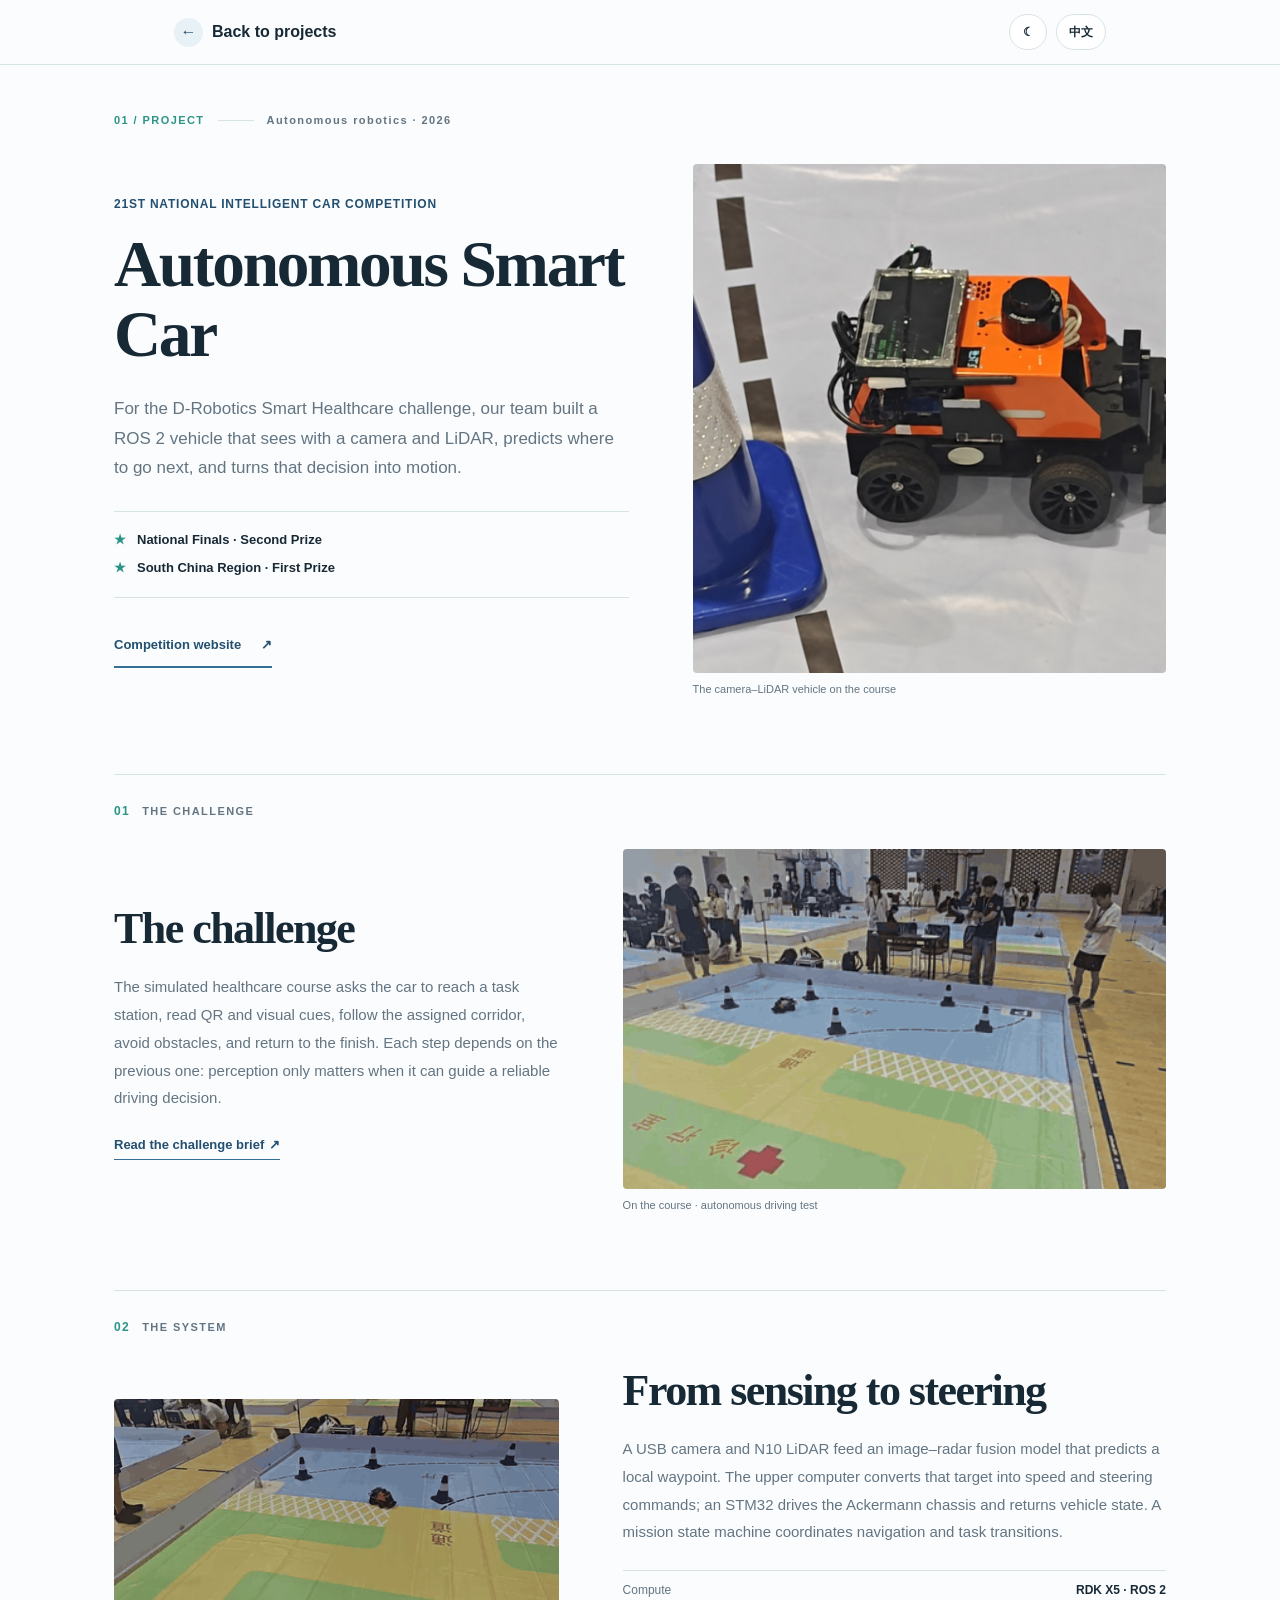
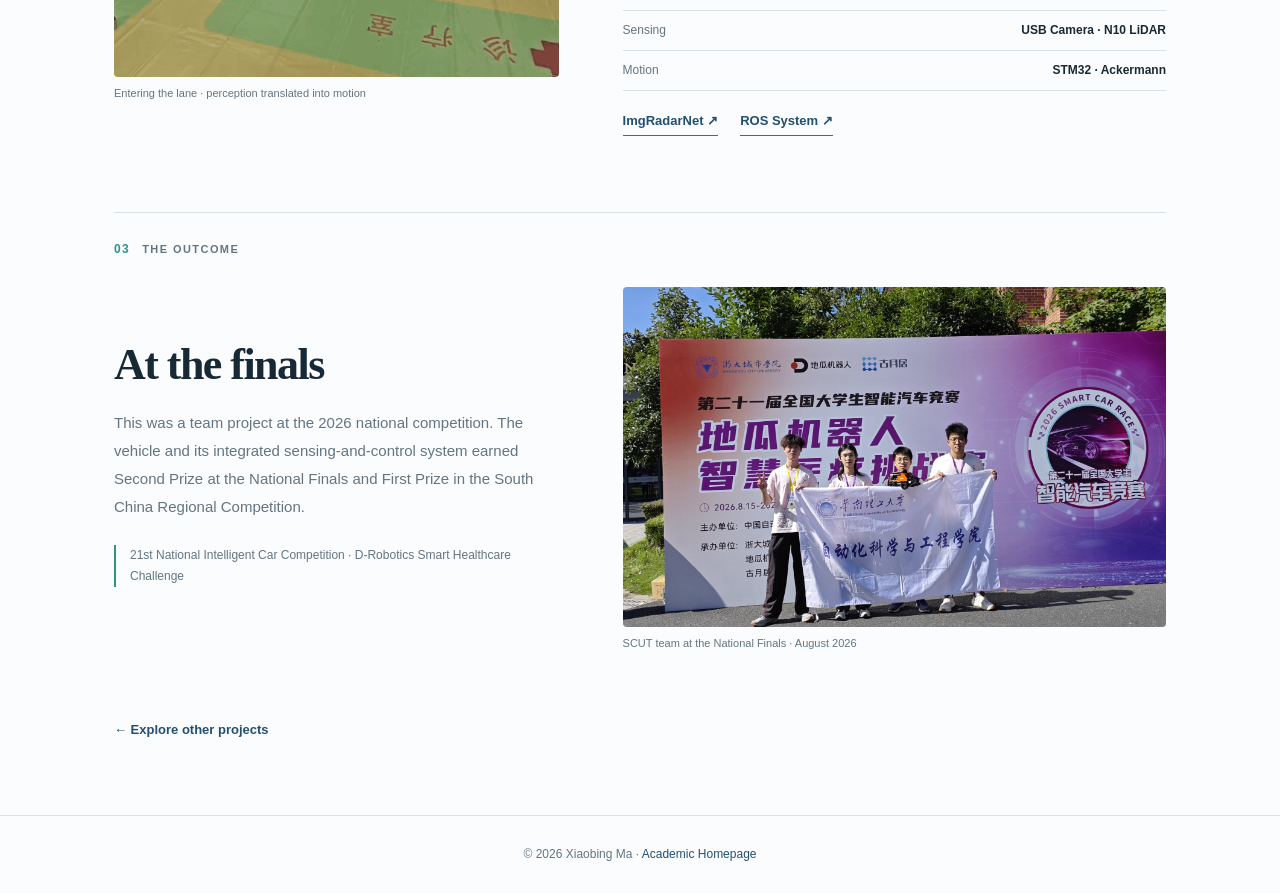
==== commit 3a4f5791: "Shorten case study headings for single-line layout" ====
--- a/projects/intelligent-car/index.html
+++ b/projects/intelligent-car/index.html
@@ -22,7 +22,7 @@
       <div class="case-intro-grid">
         <div class="case-intro-copy">
           <p class="case-overline"><span class="lang-en">21st National Intelligent Car Competition</span><span class="lang-zh">第二十一届全国大学生智能汽车竞赛</span></p>
-          <h1 id="case-title"><span class="lang-en">A smarter way through the course.</span><span class="lang-zh">让智能车自主穿越赛道。</span></h1>
+          <h1 id="case-title"><span class="lang-en">Autonomous Smart Car</span><span class="lang-zh">自主智能车</span></h1>
           <p class="case-lead lang-en">For the D-Robotics Smart Healthcare challenge, our team built a ROS 2 vehicle that sees with a camera and LiDAR, predicts where to go next, and turns that decision into motion.</p>
           <p class="case-lead lang-zh">面向地瓜机器人智慧医疗挑战赛，我们搭建了一辆 ROS 2 智能车：用相机与激光雷达感知环境，预测下一步目标点，再将决策转化为底盘运动。</p>
           <div class="case-awards">
@@ -39,7 +39,7 @@
       <div class="case-section-label"><span>01</span><span class="lang-en">THE CHALLENGE</span><span class="lang-zh">赛题</span></div>
       <div class="case-story-grid">
         <div class="case-story-copy">
-          <h2 id="challenge-title"><span class="lang-en">From a task prompt to an autonomous run.</span><span class="lang-zh">从获取任务，到自主完成赛道。</span></h2>
+          <h2 id="challenge-title"><span class="lang-en">The challenge</span><span class="lang-zh">赛题与任务</span></h2>
           <p class="lang-en">The simulated healthcare course asks the car to reach a task station, read QR and visual cues, follow the assigned corridor, avoid obstacles, and return to the finish. Each step depends on the previous one: perception only matters when it can guide a reliable driving decision.</p>
           <p class="lang-zh">在模拟医疗场景中，智能车需要抵达任务发布点，读取二维码与图文信息，按照任务要求通过指定通道，避障并返回终点。关键并非单独识别某个目标，而是让感知结果持续支持可靠的行驶决策。</p>
           <a class="case-text-link" href="https://blog.csdn.net/zhuoqingjoking97298/article/details/156079740" target="_blank" rel="noopener noreferrer"><span class="lang-en">Read the challenge brief</span><span class="lang-zh">查看赛项说明</span> ↗</a>
@@ -52,7 +52,7 @@
       <div class="case-section-label"><span>02</span><span class="lang-en">THE SYSTEM</span><span class="lang-zh">系统</span></div>
       <div class="case-story-grid">
         <div class="case-story-copy">
-          <h2 id="system-title"><span class="lang-en">One loop, from sensing to steering.</span><span class="lang-zh">从感知到转向，形成完整闭环。</span></h2>
+          <h2 id="system-title"><span class="lang-en">From sensing to steering</span><span class="lang-zh">从感知到控制</span></h2>
           <p class="lang-en">A USB camera and N10 LiDAR feed an image–radar fusion model that predicts a local waypoint. The upper computer converts that target into speed and steering commands; an STM32 drives the Ackermann chassis and returns vehicle state. A mission state machine coordinates navigation and task transitions.</p>
           <p class="lang-zh">USB 相机与 N10 激光雷达为图像—雷达融合模型提供输入，模型预测局部目标点。上位机据此生成速度和转向指令，由 STM32 驱动 Ackermann 底盘并回传车况；任务状态机负责组织导航和任务切换。</p>
           <div class="case-specs" aria-label="Project technology">
@@ -70,7 +70,7 @@
       <div class="case-section-label"><span>03</span><span class="lang-en">THE OUTCOME</span><span class="lang-zh">成果</span></div>
       <div class="case-story-grid">
         <div class="case-story-copy">
-          <h2 id="outcome-title"><span class="lang-en">Built together. Tested in competition.</span><span class="lang-zh">团队协作，在赛场检验系统。</span></h2>
+          <h2 id="outcome-title"><span class="lang-en">At the finals</span><span class="lang-zh">赛场成果</span></h2>
           <p class="lang-en">This was a team project at the 2026 national competition. The vehicle and its integrated sensing-and-control system earned Second Prize at the National Finals and First Prize in the South China Regional Competition.</p>
           <p class="lang-zh">这是 2026 年竞赛中的团队项目。参赛车辆及其感知、决策与控制系统获得全国总决赛二等奖、华南赛区区域赛一等奖。</p>
           <p class="case-credit"><span class="lang-en">21st National Intelligent Car Competition · D-Robotics Smart Healthcare Challenge</span><span class="lang-zh">第二十一届全国大学生智能汽车竞赛 · 地瓜机器人智慧医疗挑战赛</span></p>
--- a/projects/intelligent-car/case.css
+++ b/projects/intelligent-car/case.css
@@ -0,0 +1,34 @@
+.case-page{max-width:1100px;padding-top:46px}
+.case-page figure{margin:0}
+.case-kicker,.case-section-label{display:flex;align-items:center;gap:13px;color:var(--muted);font-size:11px;font-weight:800;letter-spacing:.13em}
+.case-index,.case-section-label>span:first-child{color:var(--accent)}
+.case-rule{height:1px;width:36px;background:var(--line)}
+.case-intro-grid{display:grid;grid-template-columns:minmax(0,1fr) minmax(0,.92fr);gap:clamp(30px,5vw,66px);align-items:center;margin-top:34px}
+.case-overline{margin:0 0 14px;color:var(--blue-dark);font-size:12px;font-weight:800;letter-spacing:.065em;text-transform:uppercase}
+.case-intro h1,.case-story h2{font-family:Georgia,"Times New Roman","Songti SC",serif;letter-spacing:-.035em}
+.case-intro h1{font-size:clamp(40px,5.1vw,68px);line-height:1.08;margin:0 0 24px}
+.case-lead{max-width:560px;margin:0;color:var(--muted);font-size:17px;line-height:1.75}
+.case-awards{display:grid;gap:5px;margin:28px 0 26px;padding:17px 0;border-top:1px solid var(--line);border-bottom:1px solid var(--line);font-size:13px;font-weight:750}
+.case-award-mark{color:var(--accent);margin-right:11px}
+.case-primary-link{display:inline-flex;align-items:center;gap:20px;padding:10px 0;border-bottom:2px solid var(--blue);font-size:13px;font-weight:800}
+.case-intro-media img{display:block;width:100%;aspect-ratio:4/4.3;object-fit:cover;object-position:center 53%;border-radius:4px;background:var(--wash)}
+.case-page figcaption{margin-top:9px;color:var(--muted);font-size:11px;line-height:1.45}
+.case-story{margin-top:76px;padding-top:26px;border-top:1px solid var(--line)}
+.case-section-label{gap:12px}
+.case-section-label>span:first-child{font-size:12px}
+.case-story-grid{display:grid;grid-template-columns:minmax(0,.9fr) minmax(0,1.1fr);gap:clamp(28px,5vw,64px);align-items:center;margin-top:27px}
+.case-story-reverse .case-story-copy{order:2}
+.case-story-reverse .case-story-media{order:1}
+.case-story h2{font-size:clamp(30px,3.6vw,44px);line-height:1.17;margin:0 0 19px}
+.case-story-copy>p:not(.case-credit){color:var(--muted);font-size:15px;line-height:1.85;margin:0 0 18px}
+.case-story-media img{display:block;width:100%;aspect-ratio:16/10;object-fit:cover;border-radius:4px;background:var(--wash)}
+.case-text-link{display:inline-flex;align-items:center;gap:5px;border-bottom:1px solid var(--blue);padding-bottom:2px;font-size:13px;font-weight:800}
+.case-specs{border-top:1px solid var(--line);margin:24px 0 19px}
+.case-specs>div{display:flex;justify-content:space-between;gap:14px;padding:9px 0;border-bottom:1px solid var(--line);font-size:12px}
+.case-specs>div>span{color:var(--muted)}
+.case-specs strong{font-weight:750;text-align:right}
+.case-inline-links{display:flex;flex-wrap:wrap;gap:22px}
+.case-credit{margin-top:25px!important;padding-left:14px;border-left:2px solid var(--accent);color:var(--muted);font-size:12px!important}
+.case-team-media img{aspect-ratio:16/10;object-position:center 40%}
+.case-next{display:inline-flex;margin-top:68px;font-size:13px;font-weight:800}
+@media(max-width:760px){.case-page{padding-top:27px}.case-intro-grid,.case-story-grid{grid-template-columns:1fr;gap:25px}.case-intro-grid{margin-top:23px}.case-intro h1{font-size:clamp(38px,10vw,55px)}.case-intro-media img{aspect-ratio:4/3}.case-story{margin-top:55px}.case-story-grid{margin-top:19px}.case-story-reverse .case-story-copy,.case-story-reverse .case-story-media{order:initial}.case-story h2{font-size:32px}.case-story-copy>p:not(.case-credit){font-size:15px}.case-team-media img{aspect-ratio:4/3}}
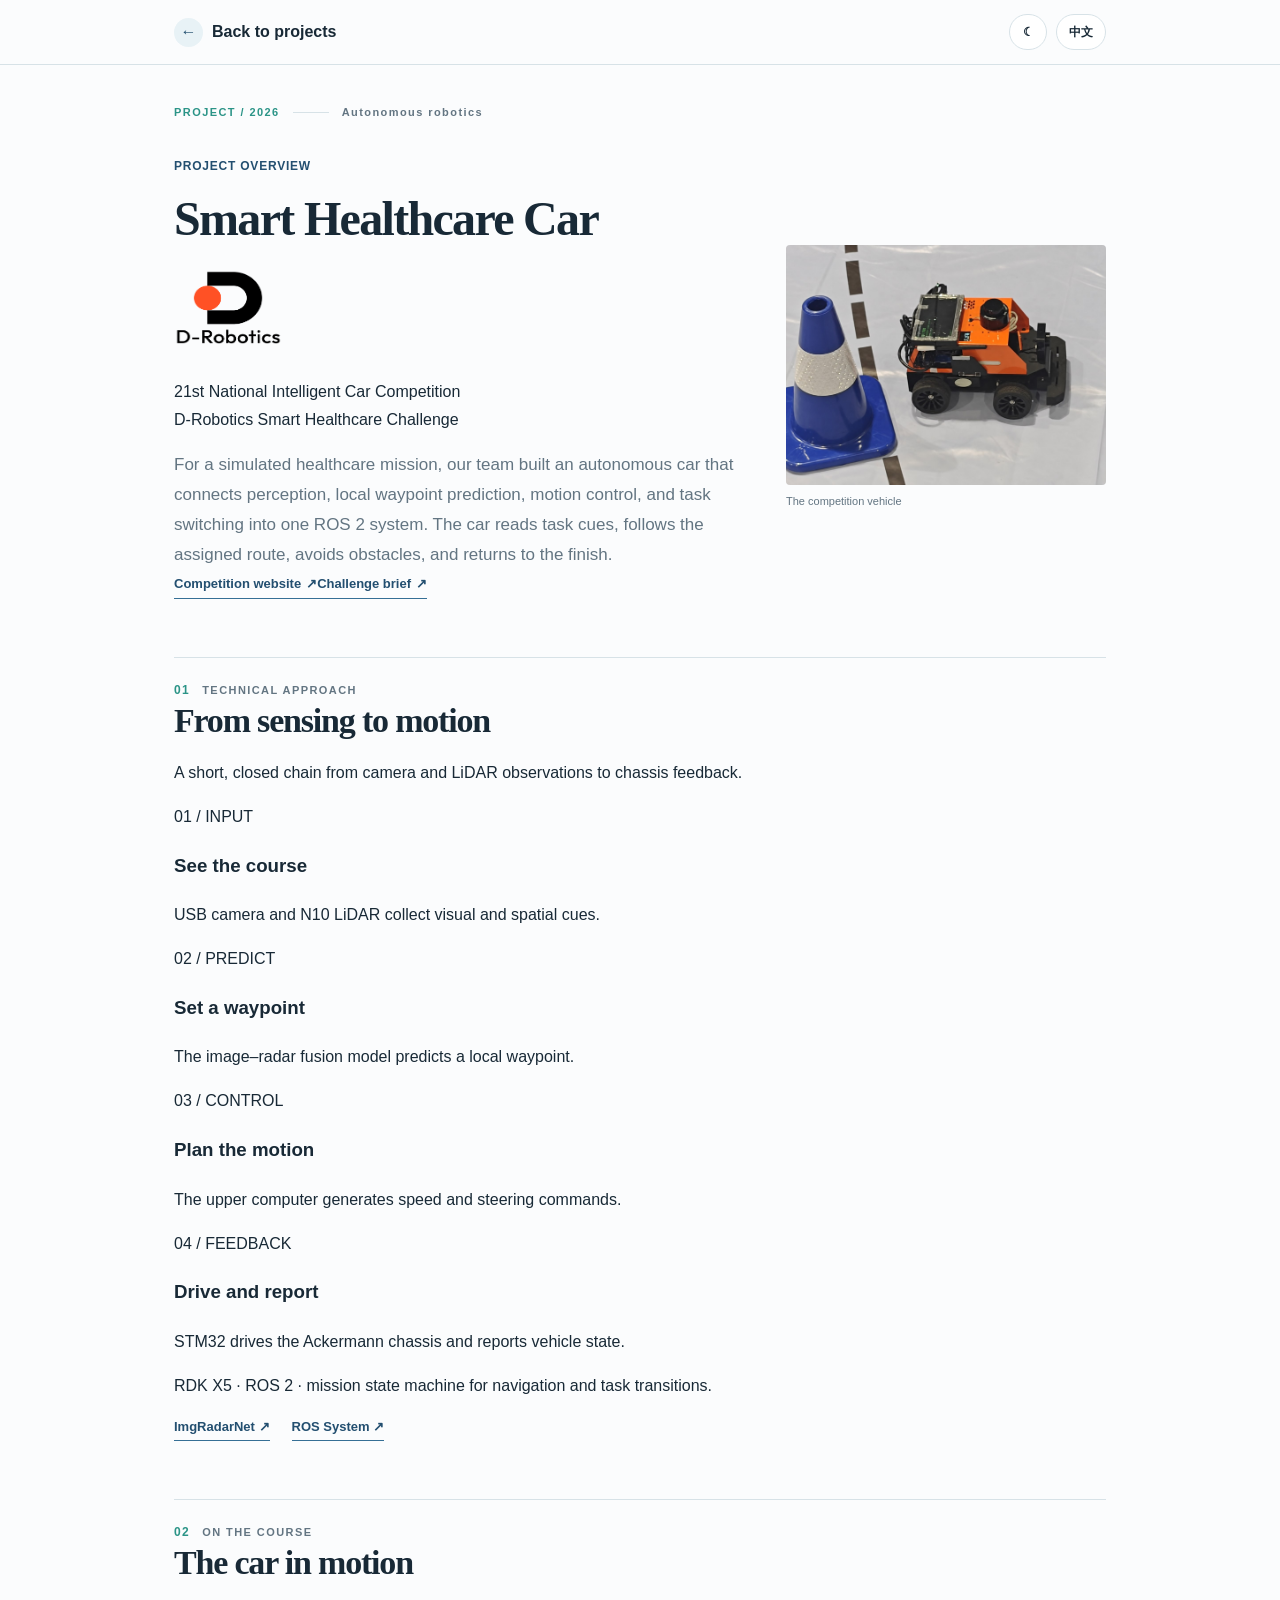
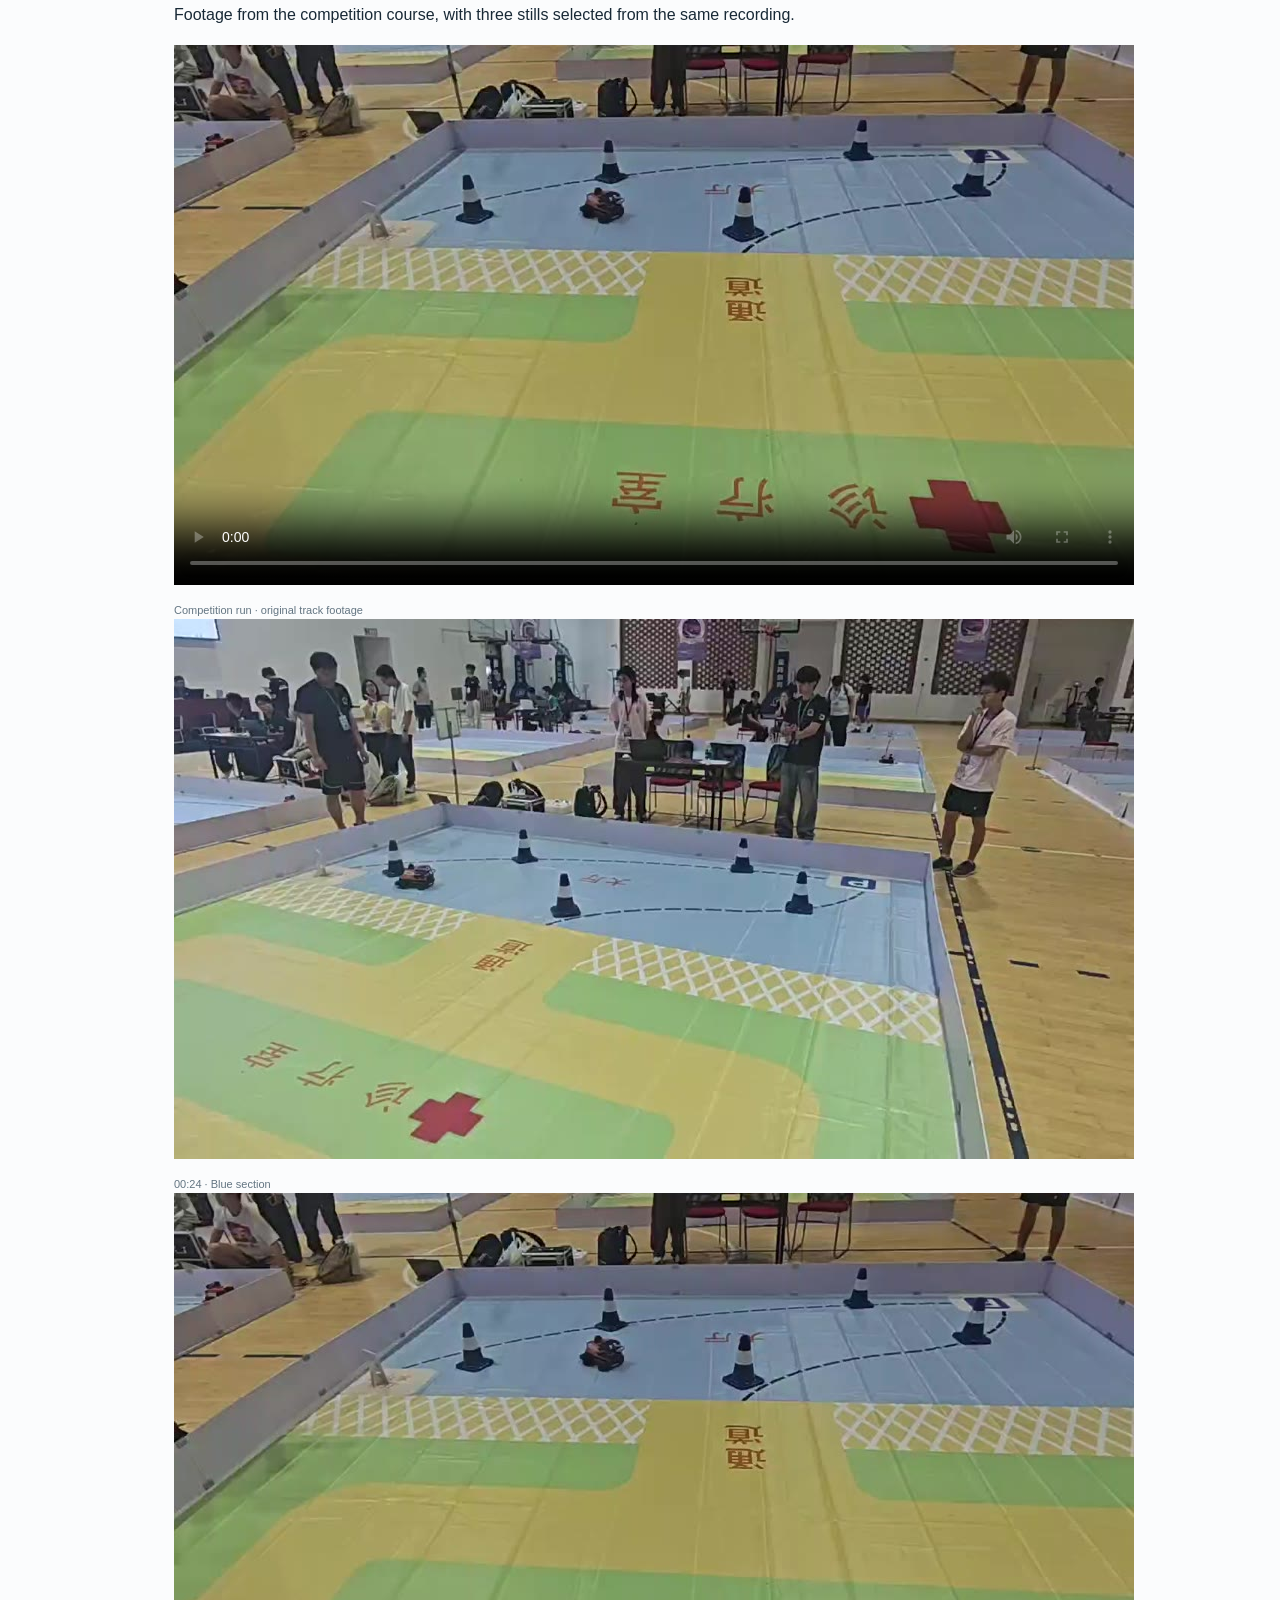
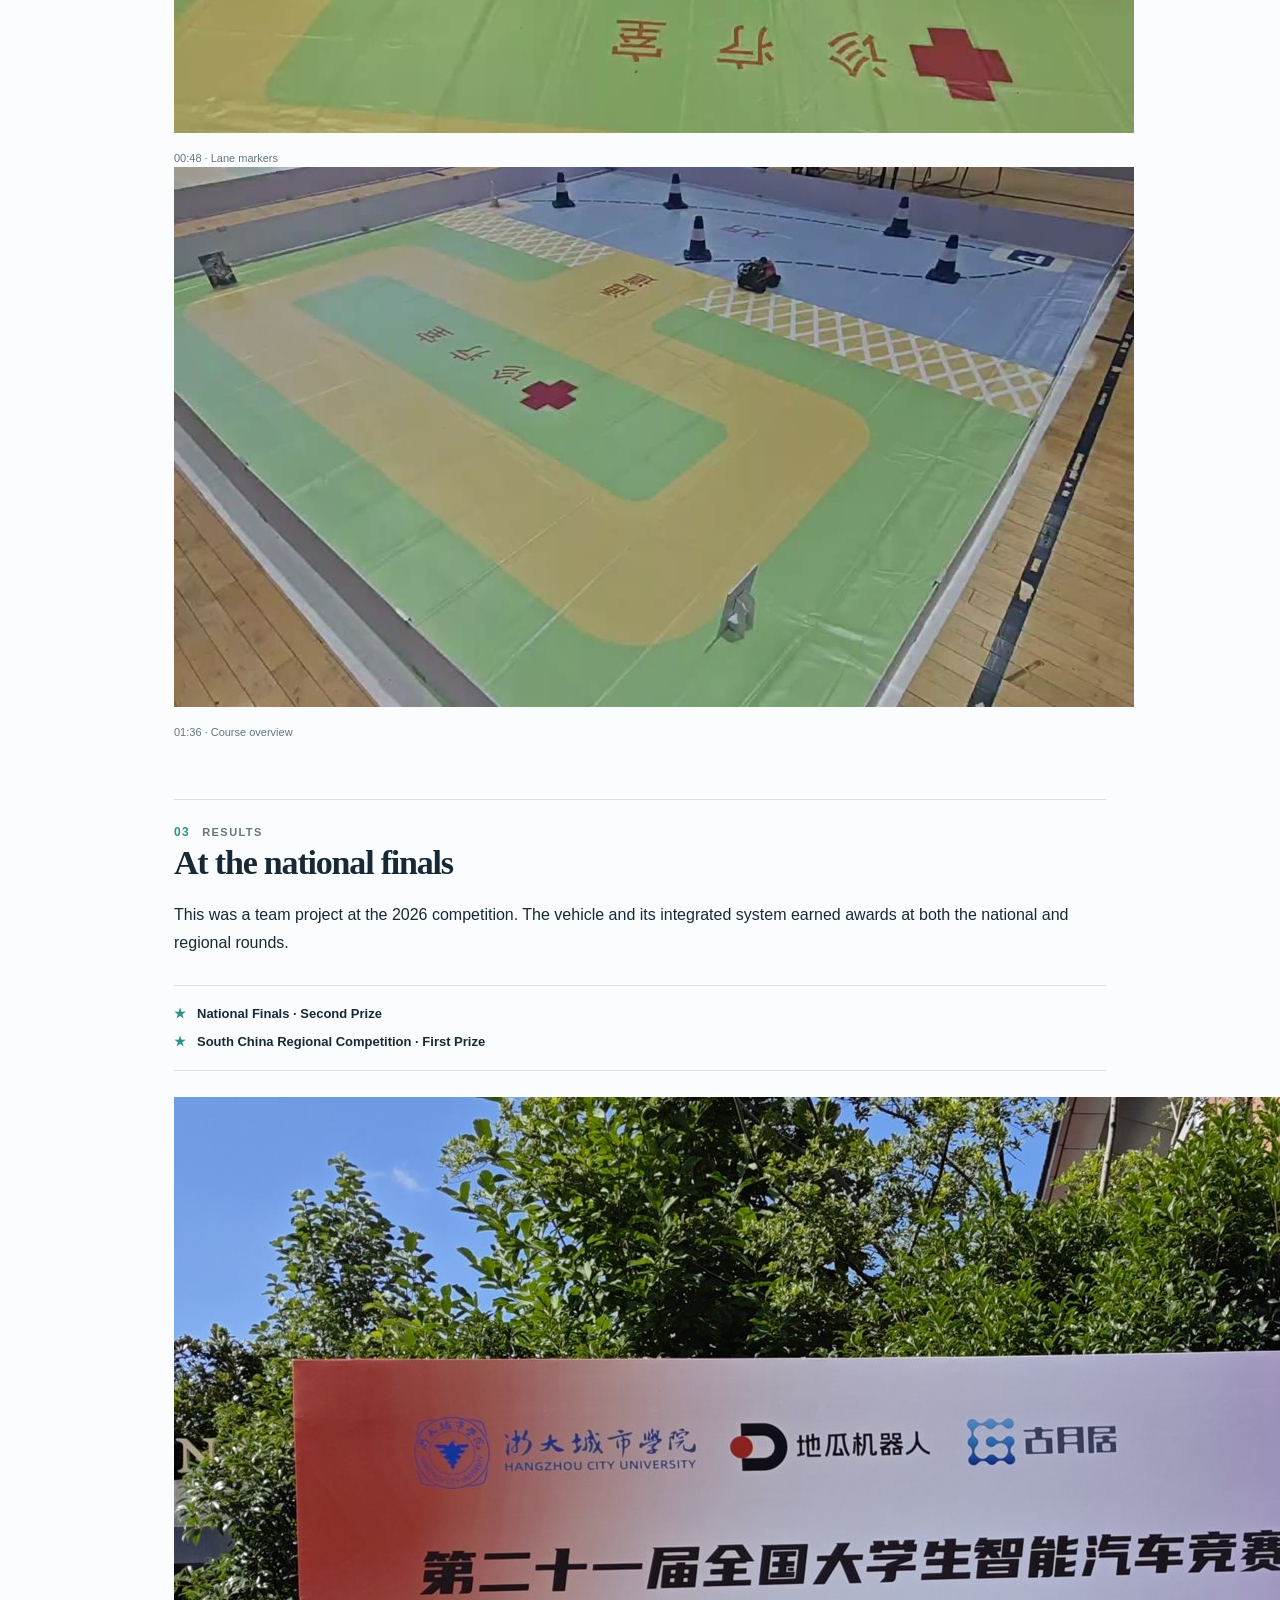
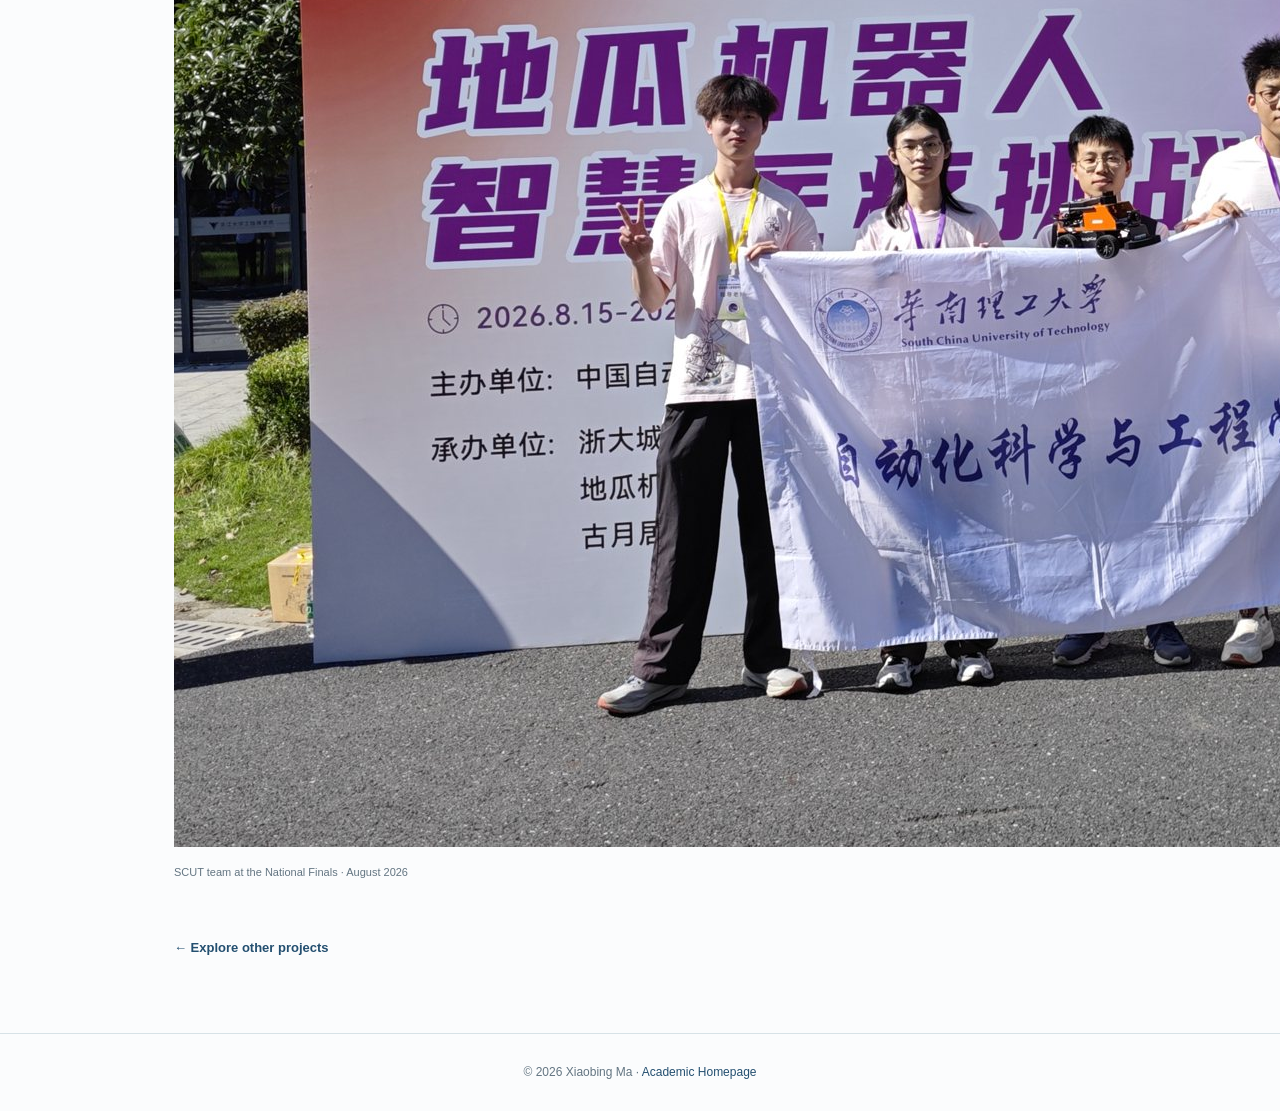
==== commit d18b3ba1: "Restructure smart car page around overview, technical route, race video and results" ====
--- a/projects/intelligent-car/index.html
+++ b/projects/intelligent-car/index.html
@@ -18,64 +18,58 @@
   </header>
   <main class="case-page">
     <section class="case-intro" aria-labelledby="case-title">
-      <div class="case-kicker"><span class="case-index">01 / PROJECT</span><span class="case-rule"></span><span class="lang-en">Autonomous robotics · 2026</span><span class="lang-zh">自主机器人 · 2026</span></div>
+      <div class="case-kicker"><span class="case-index">PROJECT / 2026</span><span class="case-rule"></span><span class="lang-en">Autonomous robotics</span><span class="lang-zh">自主机器人</span></div>
       <div class="case-intro-grid">
         <div class="case-intro-copy">
-          <p class="case-overline"><span class="lang-en">21st National Intelligent Car Competition</span><span class="lang-zh">第二十一届全国大学生智能汽车竞赛</span></p>
-          <h1 id="case-title"><span class="lang-en">Autonomous Smart Car</span><span class="lang-zh">自主智能车</span></h1>
-          <p class="case-lead lang-en">For the D-Robotics Smart Healthcare challenge, our team built a ROS 2 vehicle that sees with a camera and LiDAR, predicts where to go next, and turns that decision into motion.</p>
-          <p class="case-lead lang-zh">面向地瓜机器人智慧医疗挑战赛，我们搭建了一辆 ROS 2 智能车：用相机与激光雷达感知环境，预测下一步目标点，再将决策转化为底盘运动。</p>
-          <div class="case-awards">
-            <div><span class="case-award-mark">★</span><span class="lang-en">National Finals · Second Prize</span><span class="lang-zh">全国总决赛 · 二等奖</span></div>
-            <div><span class="case-award-mark">★</span><span class="lang-en">South China Region · First Prize</span><span class="lang-zh">华南赛区区域赛 · 一等奖</span></div>
+          <p class="case-overline"><span class="lang-en">Project overview</span><span class="lang-zh">项目介绍</span></p>
+          <h1 id="case-title"><span class="lang-en">Smart Healthcare Car</span><span class="lang-zh">智慧医疗智能车</span></h1>
+          <div class="case-event">
+            <img src="../../assets/projects/d-robotics-logo.png" alt="D-Robotics logo" width="108" height="87" loading="eager">
+            <p><span class="lang-en">21st National Intelligent Car Competition<br>D-Robotics Smart Healthcare Challenge</span><span class="lang-zh">第二十一届全国大学生智能汽车竞赛<br>地瓜机器人智慧医疗挑战赛</span></p>
           </div>
-          <a class="case-primary-link" href="https://www.smartcar.zone/" target="_blank" rel="noopener noreferrer"><span class="lang-en">Competition website</span><span class="lang-zh">竞赛官网</span><span aria-hidden="true">↗</span></a>
+          <p class="case-lead lang-en">For a simulated healthcare mission, our team built an autonomous car that connects perception, local waypoint prediction, motion control, and task switching into one ROS 2 system. The car reads task cues, follows the assigned route, avoids obstacles, and returns to the finish.</p>
+          <p class="case-lead lang-zh">围绕模拟医疗场景中的自主通行任务，我们把环境感知、局部目标点预测、运动控制和任务切换整合为一套 ROS 2 智能车系统。车辆需要读取任务信息、通过指定路线、避障并返回终点。</p>
+          <div class="case-intro-links"><a class="case-text-link" href="https://www.smartcar.zone/" target="_blank" rel="noopener noreferrer"><span class="lang-en">Competition website</span><span class="lang-zh">竞赛官网</span> ↗</a><a class="case-text-link" href="https://blog.csdn.net/zhuoqingjoking97298/article/details/156079740" target="_blank" rel="noopener noreferrer"><span class="lang-en">Challenge brief</span><span class="lang-zh">赛项说明</span> ↗</a></div>
         </div>
-        <figure class="case-intro-media"><img src="../../assets/projects/ros-smart-car.jpg" alt="Orange autonomous smart car with camera and LiDAR on the competition course" loading="eager"><figcaption><span class="lang-en">The camera–LiDAR vehicle on the course</span><span class="lang-zh">搭载相机与激光雷达的参赛车辆</span></figcaption></figure>
+        <figure class="case-intro-media"><img src="../../assets/projects/ros-smart-car.jpg" alt="Orange smart car equipped with a camera and LiDAR" loading="eager"><figcaption><span class="lang-en">The competition vehicle</span><span class="lang-zh">参赛智能车</span></figcaption></figure>
       </div>
     </section>
 
-    <section class="case-story" aria-labelledby="challenge-title">
-      <div class="case-section-label"><span>01</span><span class="lang-en">THE CHALLENGE</span><span class="lang-zh">赛题</span></div>
-      <div class="case-story-grid">
-        <div class="case-story-copy">
-          <h2 id="challenge-title"><span class="lang-en">The challenge</span><span class="lang-zh">赛题与任务</span></h2>
-          <p class="lang-en">The simulated healthcare course asks the car to reach a task station, read QR and visual cues, follow the assigned corridor, avoid obstacles, and return to the finish. Each step depends on the previous one: perception only matters when it can guide a reliable driving decision.</p>
-          <p class="lang-zh">在模拟医疗场景中，智能车需要抵达任务发布点，读取二维码与图文信息，按照任务要求通过指定通道，避障并返回终点。关键并非单独识别某个目标，而是让感知结果持续支持可靠的行驶决策。</p>
-          <a class="case-text-link" href="https://blog.csdn.net/zhuoqingjoking97298/article/details/156079740" target="_blank" rel="noopener noreferrer"><span class="lang-en">Read the challenge brief</span><span class="lang-zh">查看赛项说明</span> ↗</a>
-        </div>
-        <figure class="case-story-media"><img src="../../assets/projects/smart-car-course.gif" alt="Autonomous smart car driving on the competition course" loading="lazy" decoding="async"><figcaption><span class="lang-en">On the course · autonomous driving test</span><span class="lang-zh">赛场行驶 · 自主驾驶测试</span></figcaption></figure>
+    <section class="case-story" aria-labelledby="route-title">
+      <div class="case-section-label"><span>01</span><span class="lang-en">TECHNICAL APPROACH</span><span class="lang-zh">技术路线</span></div>
+      <div class="case-heading-row"><h2 id="route-title"><span class="lang-en">From sensing to motion</span><span class="lang-zh">从感知到运动执行</span></h2><p class="lang-en">A short, closed chain from camera and LiDAR observations to chassis feedback.</p><p class="lang-zh">将相机与雷达观测转成目标点和底盘动作，再用车辆状态形成反馈。</p></div>
+      <div class="case-route">
+        <div class="case-route-step"><span class="case-route-number">01 / INPUT</span><h3><span class="lang-en">See the course</span><span class="lang-zh">感知赛道</span></h3><p class="lang-en">USB camera and N10 LiDAR collect visual and spatial cues.</p><p class="lang-zh">USB 相机与 N10 激光雷达采集图像和空间信息。</p></div>
+        <div class="case-route-step"><span class="case-route-number">02 / PREDICT</span><h3><span class="lang-en">Set a waypoint</span><span class="lang-zh">预测目标点</span></h3><p class="lang-en">The image–radar fusion model predicts a local waypoint.</p><p class="lang-zh">图像—雷达融合模型预测局部目标点。</p></div>
+        <div class="case-route-step"><span class="case-route-number">03 / CONTROL</span><h3><span class="lang-en">Plan the motion</span><span class="lang-zh">生成控制量</span></h3><p class="lang-en">The upper computer generates speed and steering commands.</p><p class="lang-zh">上位机生成速度与转向指令。</p></div>
+        <div class="case-route-step"><span class="case-route-number">04 / FEEDBACK</span><h3><span class="lang-en">Drive and report</span><span class="lang-zh">执行与反馈</span></h3><p class="lang-en">STM32 drives the Ackermann chassis and reports vehicle state.</p><p class="lang-zh">STM32 驱动 Ackermann 底盘，并回传车辆状态。</p></div>
       </div>
+      <p class="case-route-note lang-en">RDK X5 · ROS 2 · mission state machine for navigation and task transitions.</p>
+      <p class="case-route-note lang-zh">RDK X5 · ROS 2 · 任务状态机负责导航和任务切换。</p>
+      <div class="case-inline-links"><a class="case-text-link" href="https://github.com/Geezer565/ImgRadarNet" target="_blank" rel="noopener noreferrer">ImgRadarNet ↗</a><a class="case-text-link" href="https://github.com/Geezer565/ros_competition_2025" target="_blank" rel="noopener noreferrer">ROS System ↗</a></div>
     </section>
 
-    <section class="case-story case-story-reverse" aria-labelledby="system-title">
-      <div class="case-section-label"><span>02</span><span class="lang-en">THE SYSTEM</span><span class="lang-zh">系统</span></div>
-      <div class="case-story-grid">
-        <div class="case-story-copy">
-          <h2 id="system-title"><span class="lang-en">From sensing to steering</span><span class="lang-zh">从感知到控制</span></h2>
-          <p class="lang-en">A USB camera and N10 LiDAR feed an image–radar fusion model that predicts a local waypoint. The upper computer converts that target into speed and steering commands; an STM32 drives the Ackermann chassis and returns vehicle state. A mission state machine coordinates navigation and task transitions.</p>
-          <p class="lang-zh">USB 相机与 N10 激光雷达为图像—雷达融合模型提供输入，模型预测局部目标点。上位机据此生成速度和转向指令，由 STM32 驱动 Ackermann 底盘并回传车况；任务状态机负责组织导航和任务切换。</p>
-          <div class="case-specs" aria-label="Project technology">
-            <div><span class="lang-en">Compute</span><span class="lang-zh">计算平台</span><strong>RDK X5 · ROS 2</strong></div>
-            <div><span class="lang-en">Sensing</span><span class="lang-zh">环境感知</span><strong>USB Camera · N10 LiDAR</strong></div>
-            <div><span class="lang-en">Motion</span><span class="lang-zh">运动执行</span><strong>STM32 · Ackermann</strong></div>
-          </div>
-          <div class="case-inline-links"><a class="case-text-link" href="https://github.com/Geezer565/ImgRadarNet" target="_blank" rel="noopener noreferrer">ImgRadarNet ↗</a><a class="case-text-link" href="https://github.com/Geezer565/ros_competition_2025" target="_blank" rel="noopener noreferrer">ROS System ↗</a></div>
-        </div>
-        <figure class="case-story-media"><img src="../../assets/projects/smart-car-transition.gif" alt="Smart car autonomously entering a marked lane" loading="lazy" decoding="async"><figcaption><span class="lang-en">Entering the lane · perception translated into motion</span><span class="lang-zh">驶入通道 · 将感知结果转化为运动</span></figcaption></figure>
+    <section class="case-story" aria-labelledby="run-title">
+      <div class="case-section-label"><span>02</span><span class="lang-en">ON THE COURSE</span><span class="lang-zh">运行视频</span></div>
+      <div class="case-heading-row"><h2 id="run-title"><span class="lang-en">The car in motion</span><span class="lang-zh">赛场运行实拍</span></h2><p class="lang-en">Footage from the competition course, with three stills selected from the same recording.</p><p class="lang-zh">比赛赛道上的运行录像，下方三张画面均截取自同一段视频。</p></div>
+      <figure class="case-video"><video controls playsinline preload="metadata" poster="../../assets/projects/smart-car-frame-48.jpg" aria-label="Competition run video"><source src="../../assets/projects/smart-car-run.mp4" type="video/mp4"><span class="lang-en">Your browser does not support embedded video.</span><span class="lang-zh">浏览器暂不支持播放此视频。</span></video><figcaption><span class="lang-en">Competition run · original track footage</span><span class="lang-zh">比赛运行画面 · 赛道现场实拍</span></figcaption></figure>
+      <div class="case-stills">
+        <figure><img src="../../assets/projects/smart-car-frame-24.jpg" alt="Smart car driving in the blue section of the competition course" loading="lazy" decoding="async"><figcaption><span class="lang-en">00:24 · Blue section</span><span class="lang-zh">00:24 · 蓝色赛道区域</span></figcaption></figure>
+        <figure><img src="../../assets/projects/smart-car-frame-48.jpg" alt="Smart car between lane markers on the course" loading="lazy" decoding="async"><figcaption><span class="lang-en">00:48 · Lane markers</span><span class="lang-zh">00:48 · 锥桶标记区域</span></figcaption></figure>
+        <figure><img src="../../assets/projects/smart-car-frame-96.jpg" alt="Smart car on the green and yellow section of the course" loading="lazy" decoding="async"><figcaption><span class="lang-en">01:36 · Course overview</span><span class="lang-zh">01:36 · 赛道全景</span></figcaption></figure>
       </div>
     </section>
 
     <section class="case-story case-outcome" aria-labelledby="outcome-title">
-      <div class="case-section-label"><span>03</span><span class="lang-en">THE OUTCOME</span><span class="lang-zh">成果</span></div>
-      <div class="case-story-grid">
-        <div class="case-story-copy">
-          <h2 id="outcome-title"><span class="lang-en">At the finals</span><span class="lang-zh">赛场成果</span></h2>
-          <p class="lang-en">This was a team project at the 2026 national competition. The vehicle and its integrated sensing-and-control system earned Second Prize at the National Finals and First Prize in the South China Regional Competition.</p>
-          <p class="lang-zh">这是 2026 年竞赛中的团队项目。参赛车辆及其感知、决策与控制系统获得全国总决赛二等奖、华南赛区区域赛一等奖。</p>
-          <p class="case-credit"><span class="lang-en">21st National Intelligent Car Competition · D-Robotics Smart Healthcare Challenge</span><span class="lang-zh">第二十一届全国大学生智能汽车竞赛 · 地瓜机器人智慧医疗挑战赛</span></p>
+      <div class="case-section-label"><span>03</span><span class="lang-en">RESULTS</span><span class="lang-zh">成果</span></div>
+      <div class="case-outcome-grid">
+        <div class="case-outcome-copy">
+          <h2 id="outcome-title"><span class="lang-en">At the national finals</span><span class="lang-zh">全国总决赛现场</span></h2>
+          <p class="lang-en">This was a team project at the 2026 competition. The vehicle and its integrated system earned awards at both the national and regional rounds.</p>
+          <p class="lang-zh">这是 2026 年竞赛中的团队项目。车辆及整套系统在区域赛和全国总决赛均获得奖项。</p>
+          <div class="case-awards"><div><span class="case-award-mark">★</span><span class="lang-en">National Finals · Second Prize</span><span class="lang-zh">全国总决赛 · 二等奖</span></div><div><span class="case-award-mark">★</span><span class="lang-en">South China Regional Competition · First Prize</span><span class="lang-zh">华南赛区区域赛 · 一等奖</span></div></div>
         </div>
-        <figure class="case-story-media case-team-media"><img src="../../assets/projects/smart-car-team.jpg" alt="South China University of Technology team at the 2026 National Intelligent Car Competition" loading="lazy" decoding="async"><figcaption><span class="lang-en">SCUT team at the National Finals · August 2026</span><span class="lang-zh">华南理工大学参赛队在全国总决赛现场 · 2026 年 8 月</span></figcaption></figure>
+        <figure class="case-team-media"><img src="../../assets/projects/smart-car-team.jpg" alt="South China University of Technology team at the 2026 National Intelligent Car Competition" loading="lazy" decoding="async"><figcaption><span class="lang-en">SCUT team at the National Finals · August 2026</span><span class="lang-zh">华南理工大学参赛队在全国总决赛现场 · 2026 年 8 月</span></figcaption></figure>
       </div>
     </section>
     <a class="case-next" href="../../#projects"><span class="lang-en">← Explore other projects</span><span class="lang-zh">← 查看其他项目</span></a>
--- a/projects/intelligent-car/case.css
+++ b/projects/intelligent-car/case.css
@@ -1,27 +1,28 @@
-.case-page{max-width:1100px;padding-top:46px}
+.case-page{max-width:980px;padding-top:38px}
 .case-page figure{margin:0}
 .case-kicker,.case-section-label{display:flex;align-items:center;gap:13px;color:var(--muted);font-size:11px;font-weight:800;letter-spacing:.13em}
 .case-index,.case-section-label>span:first-child{color:var(--accent)}
 .case-rule{height:1px;width:36px;background:var(--line)}
-.case-intro-grid{display:grid;grid-template-columns:minmax(0,1fr) minmax(0,.92fr);gap:clamp(30px,5vw,66px);align-items:center;margin-top:34px}
+.case-intro-grid{display:grid;grid-template-columns:minmax(0,1fr) minmax(0,320px);gap:clamp(28px,4vw,48px);align-items:center;margin-top:34px}
 .case-overline{margin:0 0 14px;color:var(--blue-dark);font-size:12px;font-weight:800;letter-spacing:.065em;text-transform:uppercase}
 .case-intro h1,.case-story h2{font-family:Georgia,"Times New Roman","Songti SC",serif;letter-spacing:-.035em}
-.case-intro h1{font-size:clamp(40px,5.1vw,68px);line-height:1.08;margin:0 0 24px}
+.case-intro h1{font-size:clamp(34px,4vw,48px);line-height:1.15;margin:0 0 20px;white-space:nowrap}
 .case-lead{max-width:560px;margin:0;color:var(--muted);font-size:17px;line-height:1.75}
 .case-awards{display:grid;gap:5px;margin:28px 0 26px;padding:17px 0;border-top:1px solid var(--line);border-bottom:1px solid var(--line);font-size:13px;font-weight:750}
 .case-award-mark{color:var(--accent);margin-right:11px}
 .case-primary-link{display:inline-flex;align-items:center;gap:20px;padding:10px 0;border-bottom:2px solid var(--blue);font-size:13px;font-weight:800}
-.case-intro-media img{display:block;width:100%;aspect-ratio:4/4.3;object-fit:cover;object-position:center 53%;border-radius:4px;background:var(--wash)}
+.case-intro-media img{display:block;width:100%;aspect-ratio:4/3;object-fit:cover;object-position:center 53%;border-radius:4px;background:var(--wash)}
 .case-page figcaption{margin-top:9px;color:var(--muted);font-size:11px;line-height:1.45}
-.case-story{margin-top:76px;padding-top:26px;border-top:1px solid var(--line)}
+.case-story{margin-top:58px;padding-top:22px;border-top:1px solid var(--line)}
 .case-section-label{gap:12px}
 .case-section-label>span:first-child{font-size:12px}
-.case-story-grid{display:grid;grid-template-columns:minmax(0,.9fr) minmax(0,1.1fr);gap:clamp(28px,5vw,64px);align-items:center;margin-top:27px}
+.case-story-grid{display:grid;grid-template-columns:minmax(0,1fr) minmax(0,390px);gap:clamp(28px,4vw,48px);align-items:center;margin-top:27px}
+.case-story-reverse .case-story-grid{grid-template-columns:minmax(0,390px) minmax(0,1fr)}
 .case-story-reverse .case-story-copy{order:2}
 .case-story-reverse .case-story-media{order:1}
-.case-story h2{font-size:clamp(30px,3.6vw,44px);line-height:1.17;margin:0 0 19px}
+.case-story h2{font-size:clamp(27px,3vw,34px);line-height:1.2;margin:0 0 17px;white-space:nowrap}
 .case-story-copy>p:not(.case-credit){color:var(--muted);font-size:15px;line-height:1.85;margin:0 0 18px}
-.case-story-media img{display:block;width:100%;aspect-ratio:16/10;object-fit:cover;border-radius:4px;background:var(--wash)}
+.case-story-media img{display:block;width:100%;aspect-ratio:16/9;object-fit:cover;border-radius:4px;background:var(--wash)}
 .case-text-link{display:inline-flex;align-items:center;gap:5px;border-bottom:1px solid var(--blue);padding-bottom:2px;font-size:13px;font-weight:800}
 .case-specs{border-top:1px solid var(--line);margin:24px 0 19px}
 .case-specs>div{display:flex;justify-content:space-between;gap:14px;padding:9px 0;border-bottom:1px solid var(--line);font-size:12px}
@@ -30,5 +31,5 @@
 .case-inline-links{display:flex;flex-wrap:wrap;gap:22px}
 .case-credit{margin-top:25px!important;padding-left:14px;border-left:2px solid var(--accent);color:var(--muted);font-size:12px!important}
 .case-team-media img{aspect-ratio:16/10;object-position:center 40%}
-.case-next{display:inline-flex;margin-top:68px;font-size:13px;font-weight:800}
-@media(max-width:760px){.case-page{padding-top:27px}.case-intro-grid,.case-story-grid{grid-template-columns:1fr;gap:25px}.case-intro-grid{margin-top:23px}.case-intro h1{font-size:clamp(38px,10vw,55px)}.case-intro-media img{aspect-ratio:4/3}.case-story{margin-top:55px}.case-story-grid{margin-top:19px}.case-story-reverse .case-story-copy,.case-story-reverse .case-story-media{order:initial}.case-story h2{font-size:32px}.case-story-copy>p:not(.case-credit){font-size:15px}.case-team-media img{aspect-ratio:4/3}}
+.case-next{display:inline-flex;margin-top:56px;font-size:13px;font-weight:800}
+@media(max-width:760px){.case-page{padding-top:27px}.case-intro-grid,.case-story-grid{grid-template-columns:1fr;gap:25px}.case-intro-grid{margin-top:23px}.case-intro h1{font-size:clamp(23px,7vw,34px)}.case-intro-media img{aspect-ratio:4/3}.case-story{margin-top:55px}.case-story-grid{margin-top:19px}.case-story-reverse .case-story-grid{grid-template-columns:1fr}.case-story-reverse .case-story-copy,.case-story-reverse .case-story-media{order:initial}.case-story h2{font-size:clamp(22px,6vw,28px)}.case-story-copy>p:not(.case-credit){font-size:15px}.case-team-media img{aspect-ratio:4/3}}
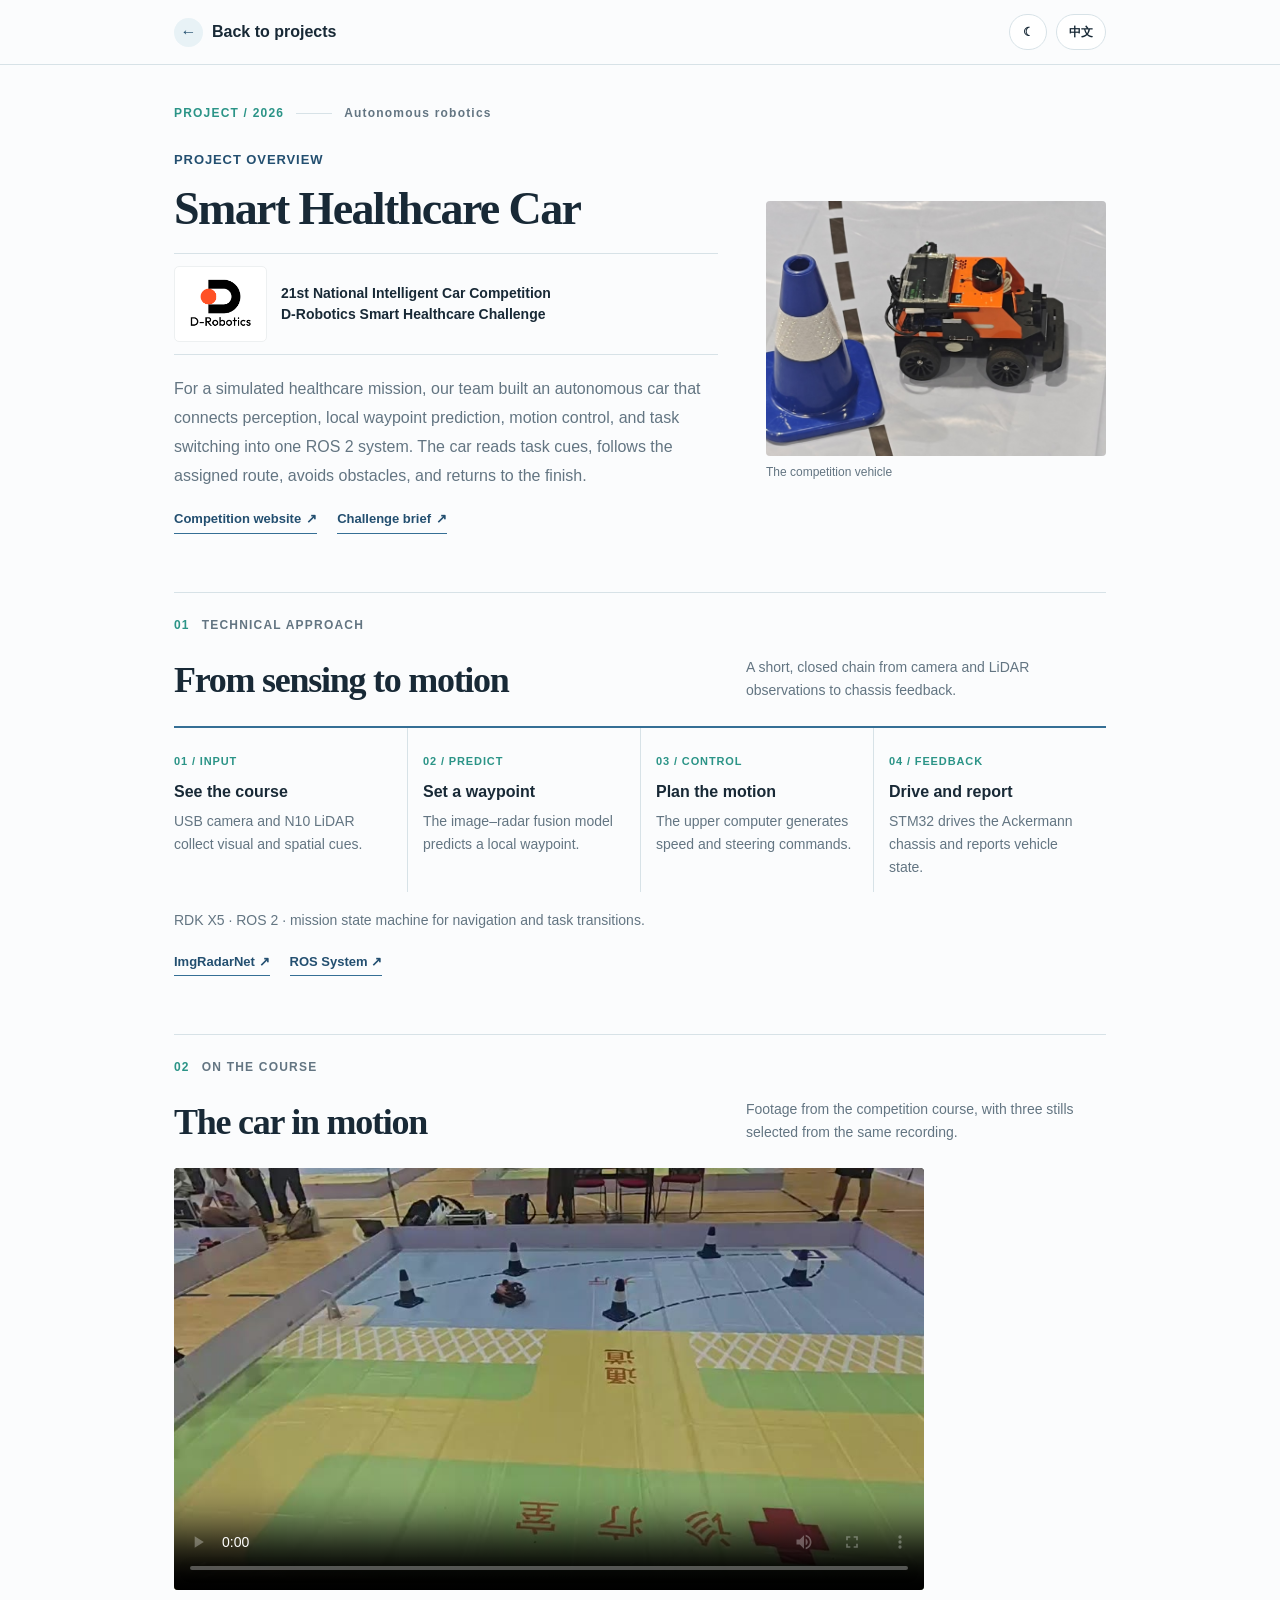
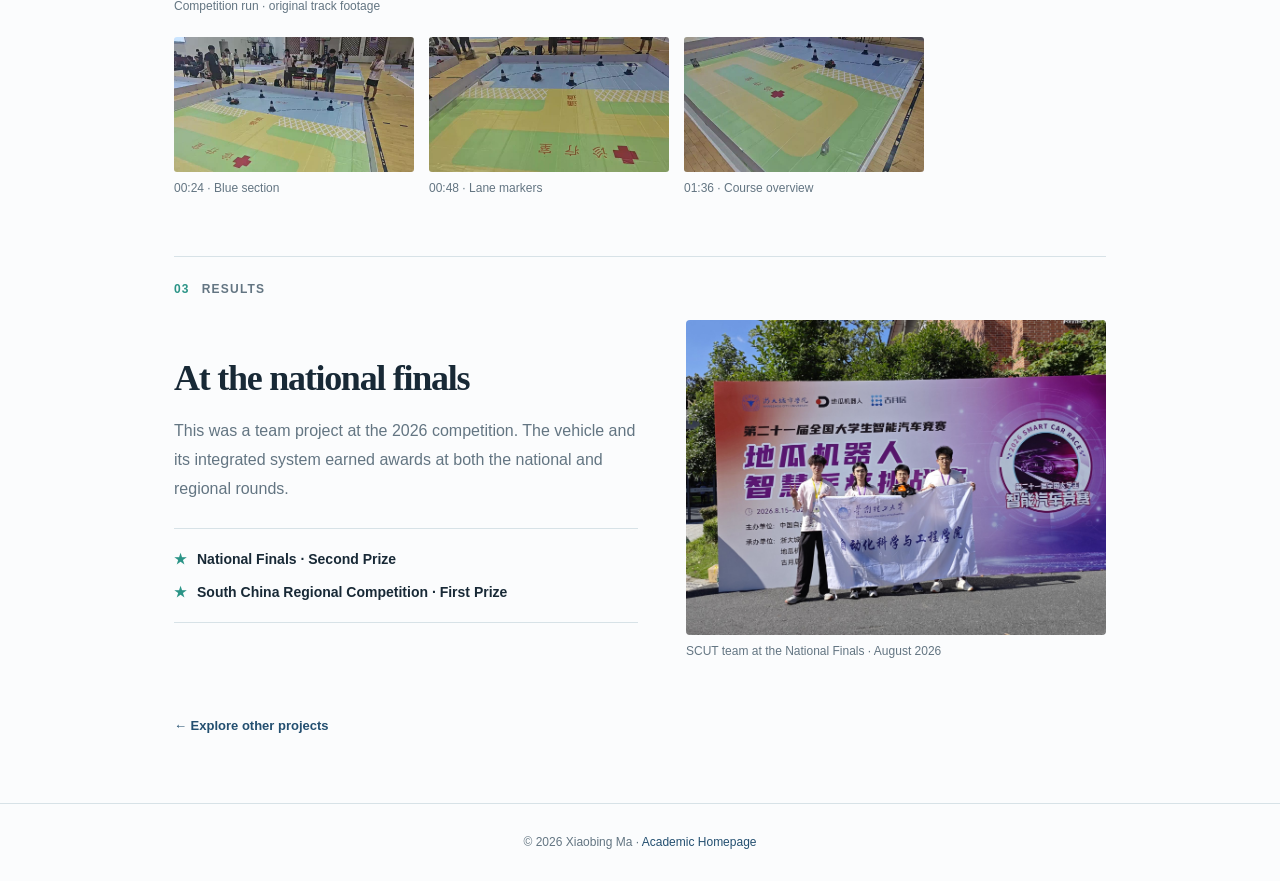
==== commit 46fa57f1: "Align smart car page title with the full competition name" ====
--- a/projects/intelligent-car/index.html
+++ b/projects/intelligent-car/index.html
@@ -4,7 +4,7 @@
   <meta charset="utf-8">
   <meta name="viewport" content="width=device-width,initial-scale=1">
   <meta name="description" content="A camera–LiDAR autonomous car built for the 21st National Intelligent Car Competition Smart Healthcare challenge.">
-  <title>Smart Healthcare Autonomous Car · Xiaobing Ma</title>
+  <title>Smart Healthcare Car · 21st National Intelligent Car Competition · Xiaobing Ma</title>
   <script>(function(){try{var saved=localStorage.getItem("site-theme");var theme=saved||(window.matchMedia("(prefers-color-scheme: dark)").matches?"dark":"light");document.documentElement.setAttribute("data-theme",theme);}catch(e){document.documentElement.setAttribute("data-theme","light");}})();</script>
   <link rel="stylesheet" href="../project.css">
   <link rel="stylesheet" href="./case.css">
--- a/projects/intelligent-car/case.css
+++ b/projects/intelligent-car/case.css
@@ -1,35 +1,40 @@
-.case-page{max-width:980px;padding-top:38px}
+.case-page{max-width:980px;padding:38px 24px 64px}
 .case-page figure{margin:0}
-.case-kicker,.case-section-label{display:flex;align-items:center;gap:13px;color:var(--muted);font-size:11px;font-weight:800;letter-spacing:.13em}
-.case-index,.case-section-label>span:first-child{color:var(--accent)}
+.case-kicker,.case-section-label{display:flex;align-items:center;gap:12px;color:var(--muted);font-size:12px;font-weight:800;letter-spacing:.1em}
+.case-index,.case-section-label>span:first-child,.case-route-number{color:var(--accent)}
 .case-rule{height:1px;width:36px;background:var(--line)}
-.case-intro-grid{display:grid;grid-template-columns:minmax(0,1fr) minmax(0,320px);gap:clamp(28px,4vw,48px);align-items:center;margin-top:34px}
-.case-overline{margin:0 0 14px;color:var(--blue-dark);font-size:12px;font-weight:800;letter-spacing:.065em;text-transform:uppercase}
+.case-intro-grid{display:grid;grid-template-columns:minmax(0,1fr) minmax(0,340px);gap:clamp(28px,4vw,48px);align-items:center;margin-top:25px}
+.case-overline{margin:0 0 11px;color:var(--blue-dark);font-size:13px;font-weight:800;letter-spacing:.07em;text-transform:uppercase}
 .case-intro h1,.case-story h2{font-family:Georgia,"Times New Roman","Songti SC",serif;letter-spacing:-.035em}
-.case-intro h1{font-size:clamp(34px,4vw,48px);line-height:1.15;margin:0 0 20px;white-space:nowrap}
-.case-lead{max-width:560px;margin:0;color:var(--muted);font-size:17px;line-height:1.75}
-.case-awards{display:grid;gap:5px;margin:28px 0 26px;padding:17px 0;border-top:1px solid var(--line);border-bottom:1px solid var(--line);font-size:13px;font-weight:750}
-.case-award-mark{color:var(--accent);margin-right:11px}
-.case-primary-link{display:inline-flex;align-items:center;gap:20px;padding:10px 0;border-bottom:2px solid var(--blue);font-size:13px;font-weight:800}
+.case-intro h1{font-size:clamp(35px,4vw,46px);line-height:1.12;margin:0 0 19px;white-space:nowrap}
+.case-event{display:flex;align-items:center;gap:14px;margin:0 0 20px;padding:12px 0;border-top:1px solid var(--line);border-bottom:1px solid var(--line)}
+.case-event img{display:block;width:93px;height:76px;object-fit:contain;flex:none;padding:9px;border:1px solid #edf0f1;border-radius:5px;background:#fff}
+.case-event p{margin:0;color:var(--ink);font-size:14px;font-weight:750;line-height:1.5}
+.case-lead{margin:0;color:var(--muted);font-size:16px;line-height:1.8}
+.case-intro-links,.case-inline-links{display:flex;flex-wrap:wrap;gap:20px;margin-top:18px}
+.case-text-link{display:inline-flex;align-items:center;gap:5px;padding-bottom:2px;border-bottom:1px solid var(--blue);font-size:13px;font-weight:800}
 .case-intro-media img{display:block;width:100%;aspect-ratio:4/3;object-fit:cover;object-position:center 53%;border-radius:4px;background:var(--wash)}
-.case-page figcaption{margin-top:9px;color:var(--muted);font-size:11px;line-height:1.45}
+.case-page figcaption{margin-top:8px;color:var(--muted);font-size:12px;line-height:1.45}
 .case-story{margin-top:58px;padding-top:22px;border-top:1px solid var(--line)}
-.case-section-label{gap:12px}
-.case-section-label>span:first-child{font-size:12px}
-.case-story-grid{display:grid;grid-template-columns:minmax(0,1fr) minmax(0,390px);gap:clamp(28px,4vw,48px);align-items:center;margin-top:27px}
-.case-story-reverse .case-story-grid{grid-template-columns:minmax(0,390px) minmax(0,1fr)}
-.case-story-reverse .case-story-copy{order:2}
-.case-story-reverse .case-story-media{order:1}
-.case-story h2{font-size:clamp(27px,3vw,34px);line-height:1.2;margin:0 0 17px;white-space:nowrap}
-.case-story-copy>p:not(.case-credit){color:var(--muted);font-size:15px;line-height:1.85;margin:0 0 18px}
-.case-story-media img{display:block;width:100%;aspect-ratio:16/9;object-fit:cover;border-radius:4px;background:var(--wash)}
-.case-text-link{display:inline-flex;align-items:center;gap:5px;border-bottom:1px solid var(--blue);padding-bottom:2px;font-size:13px;font-weight:800}
-.case-specs{border-top:1px solid var(--line);margin:24px 0 19px}
-.case-specs>div{display:flex;justify-content:space-between;gap:14px;padding:9px 0;border-bottom:1px solid var(--line);font-size:12px}
-.case-specs>div>span{color:var(--muted)}
-.case-specs strong{font-weight:750;text-align:right}
-.case-inline-links{display:flex;flex-wrap:wrap;gap:22px}
-.case-credit{margin-top:25px!important;padding-left:14px;border-left:2px solid var(--accent);color:var(--muted);font-size:12px!important}
-.case-team-media img{aspect-ratio:16/10;object-position:center 40%}
-.case-next{display:inline-flex;margin-top:56px;font-size:13px;font-weight:800}
-@media(max-width:760px){.case-page{padding-top:27px}.case-intro-grid,.case-story-grid{grid-template-columns:1fr;gap:25px}.case-intro-grid{margin-top:23px}.case-intro h1{font-size:clamp(23px,7vw,34px)}.case-intro-media img{aspect-ratio:4/3}.case-story{margin-top:55px}.case-story-grid{margin-top:19px}.case-story-reverse .case-story-grid{grid-template-columns:1fr}.case-story-reverse .case-story-copy,.case-story-reverse .case-story-media{order:initial}.case-story h2{font-size:clamp(22px,6vw,28px)}.case-story-copy>p:not(.case-credit){font-size:15px}.case-team-media img{aspect-ratio:4/3}}
+.case-heading-row{display:flex;align-items:end;justify-content:space-between;gap:28px;margin:20px 0 25px}
+.case-story h2{font-size:clamp(28px,3.2vw,36px);line-height:1.18;margin:0;white-space:nowrap}
+.case-heading-row>p{max-width:360px;margin:0;color:var(--muted);font-size:14px;line-height:1.6}
+.case-route{display:grid;grid-template-columns:repeat(4,minmax(0,1fr));gap:0;border-top:2px solid var(--blue)}
+.case-route-step{padding:18px 15px 13px 0}
+.case-route-step+.case-route-step{padding-left:15px;border-left:1px solid var(--line)}
+.case-route-number{font-size:11px;font-weight:900;letter-spacing:.08em}
+.case-route-step h3{margin:8px 0 7px;font-size:16px;line-height:1.3}
+.case-route-step p{margin:0;color:var(--muted);font-size:14px;line-height:1.65}
+.case-route-note{margin:16px 0 0;color:var(--muted);font-size:14px}
+.case-video{max-width:750px}
+.case-video video{display:block;width:100%;aspect-ratio:16/9;border-radius:4px;background:#111;object-fit:contain}
+.case-stills{display:grid;grid-template-columns:repeat(3,minmax(0,1fr));gap:15px;max-width:750px;margin-top:22px}
+.case-stills img{display:block;width:100%;aspect-ratio:16/9;object-fit:cover;border-radius:3px;background:var(--wash)}
+.case-outcome-grid{display:grid;grid-template-columns:minmax(0,1fr) minmax(0,420px);gap:clamp(28px,4vw,48px);align-items:center;margin-top:20px}
+.case-outcome-copy>p{margin:18px 0 0;color:var(--muted);font-size:16px;line-height:1.8}
+.case-awards{display:grid;gap:8px;margin-top:25px;padding:18px 0;border-top:1px solid var(--line);border-bottom:1px solid var(--line);font-size:14px;font-weight:750}
+.case-award-mark{color:var(--accent);margin-right:10px}
+.case-team-media img{display:block;width:100%;aspect-ratio:4/3;object-fit:cover;object-position:center 40%;border-radius:4px;background:var(--wash)}
+.case-next{display:inline-flex;margin-top:55px;font-size:13px;font-weight:800}
+@media(max-width:760px){.case-page{padding:27px 16px 52px}.case-intro-grid,.case-outcome-grid{grid-template-columns:1fr;gap:24px}.case-intro h1{font-size:clamp(23px,7vw,34px)}.case-intro-media{max-width:450px}.case-story{margin-top:48px}.case-heading-row{display:block;margin:17px 0 21px}.case-heading-row>p{margin-top:9px;max-width:560px}.case-story h2{font-size:clamp(23px,6.4vw,30px)}.case-route{grid-template-columns:repeat(2,minmax(0,1fr))}.case-route-step{padding:14px 12px 15px 0;border-bottom:1px solid var(--line)}.case-route-step:nth-child(3){padding-left:0;border-left:0}.case-route-step:nth-child(4){padding-left:15px}.case-stills{grid-template-columns:repeat(2,minmax(0,1fr))}.case-team-media{max-width:520px}}
+@media(max-width:480px){.case-event{gap:10px}.case-event img{width:76px;height:65px;padding:6px}.case-event p{font-size:12px}.case-route{grid-template-columns:1fr}.case-route-step,.case-route-step+.case-route-step,.case-route-step:nth-child(4){padding:13px 0;border-left:0}.case-stills{grid-template-columns:1fr}.case-stills figure{max-width:420px}}
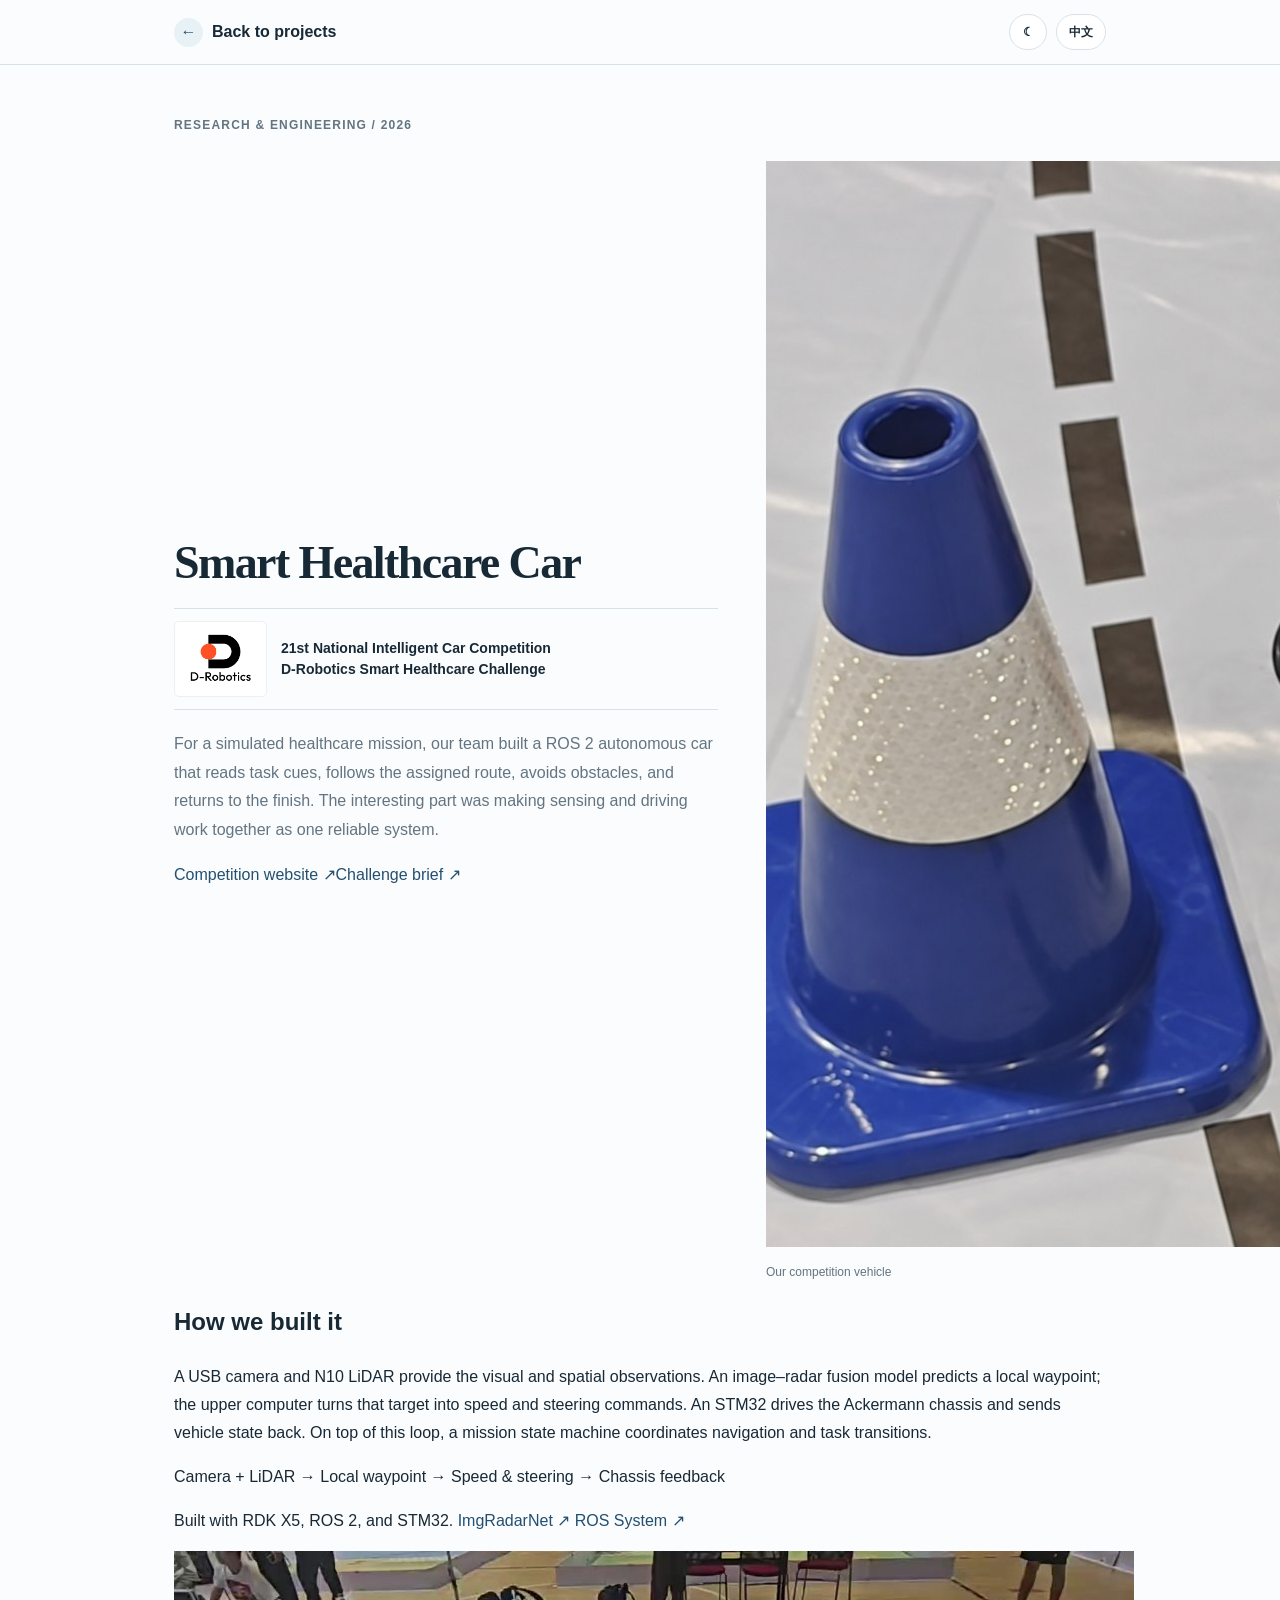
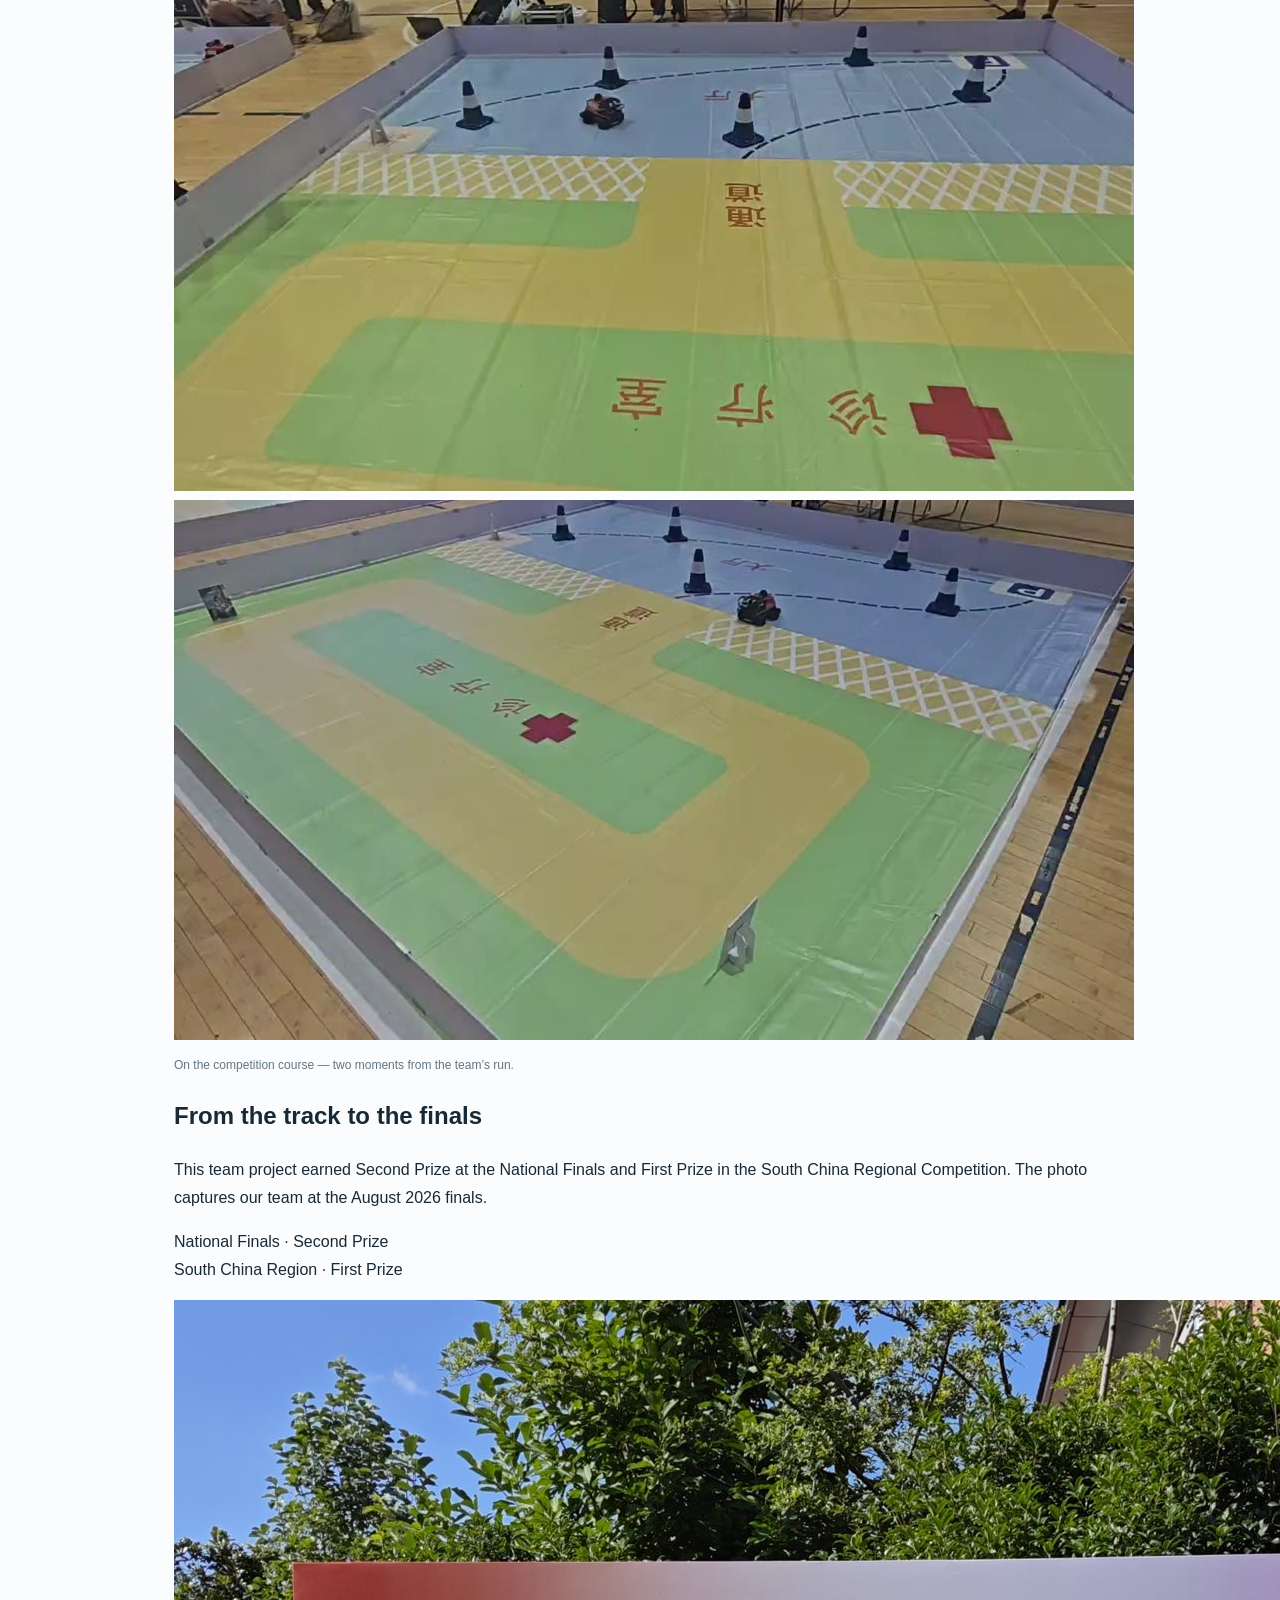
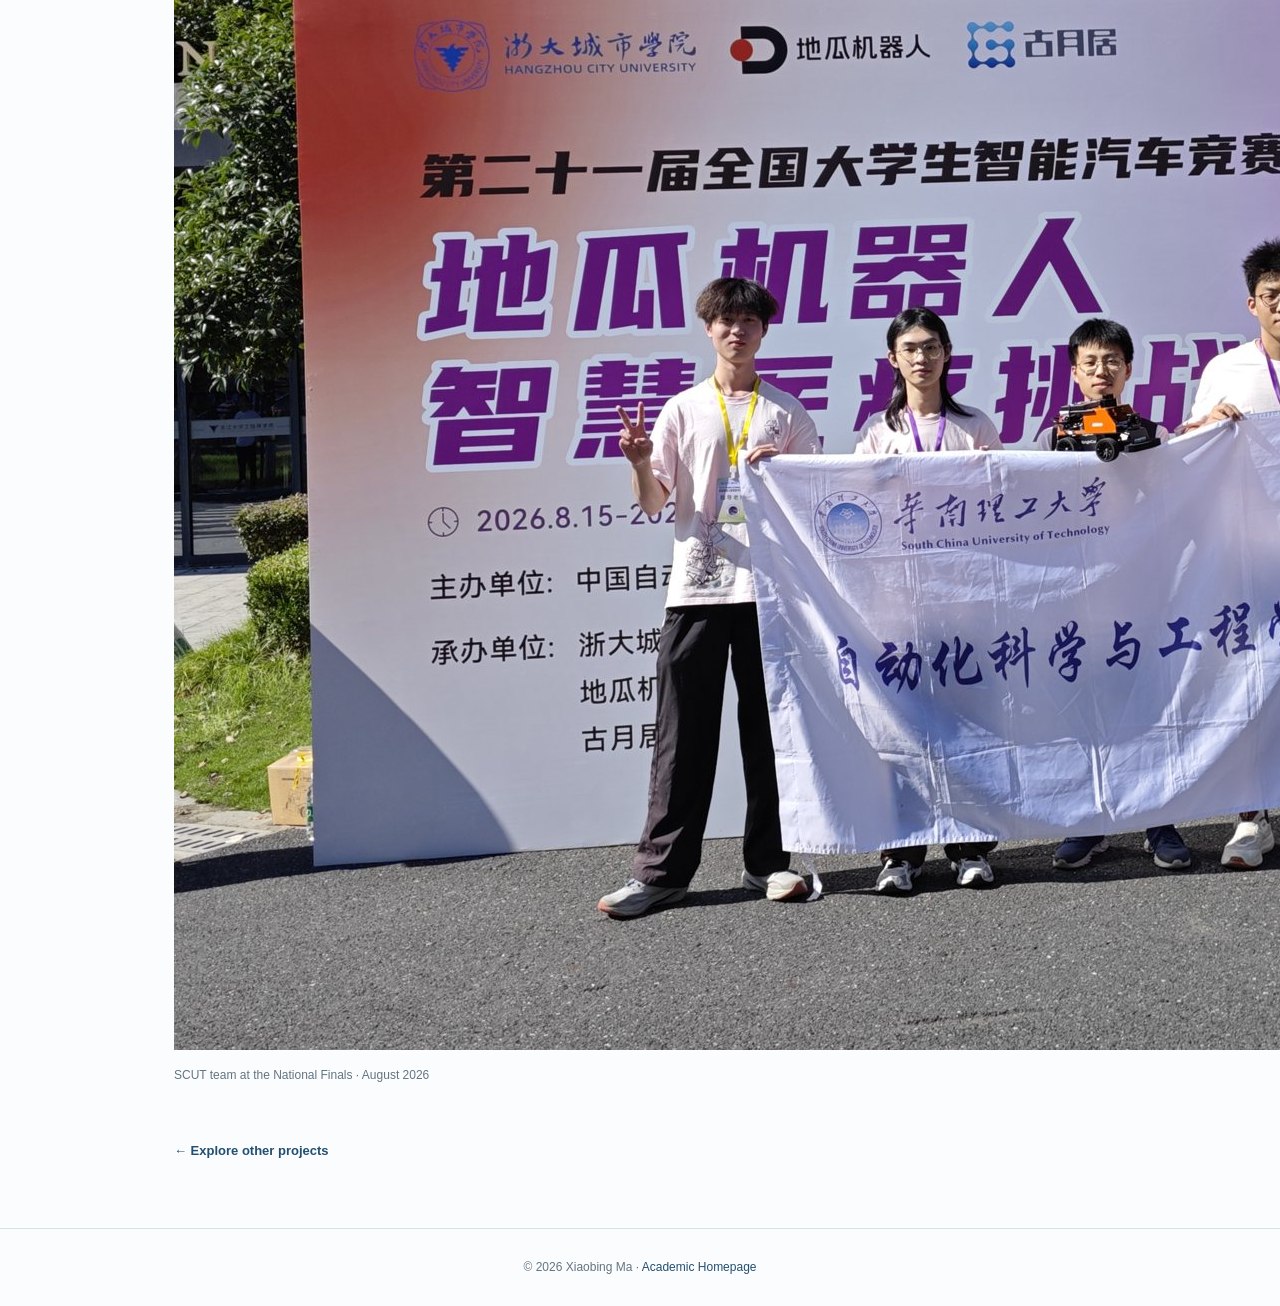
==== commit b94f9eb2: "Turn smart car detail into a continuous case study without original video" ====
--- a/projects/intelligent-car/index.html
+++ b/projects/intelligent-car/index.html
@@ -18,60 +18,46 @@
   </header>
   <main class="case-page">
     <section class="case-intro" aria-labelledby="case-title">
-      <div class="case-kicker"><span class="case-index">PROJECT / 2026</span><span class="case-rule"></span><span class="lang-en">Autonomous robotics</span><span class="lang-zh">自主机器人</span></div>
+      <p class="case-kicker"><span class="lang-en">RESEARCH &amp; ENGINEERING / 2026</span><span class="lang-zh">研究与工程实践 / 2026</span></p>
       <div class="case-intro-grid">
         <div class="case-intro-copy">
-          <p class="case-overline"><span class="lang-en">Project overview</span><span class="lang-zh">项目介绍</span></p>
           <h1 id="case-title"><span class="lang-en">Smart Healthcare Car</span><span class="lang-zh">智慧医疗智能车</span></h1>
           <div class="case-event">
-            <img src="../../assets/projects/d-robotics-logo.png" alt="D-Robotics logo" width="108" height="87" loading="eager">
+            <img src="../../assets/projects/d-robotics-logo.png" alt="D-Robotics logo" width="93" height="76" loading="eager">
             <p><span class="lang-en">21st National Intelligent Car Competition<br>D-Robotics Smart Healthcare Challenge</span><span class="lang-zh">第二十一届全国大学生智能汽车竞赛<br>地瓜机器人智慧医疗挑战赛</span></p>
           </div>
-          <p class="case-lead lang-en">For a simulated healthcare mission, our team built an autonomous car that connects perception, local waypoint prediction, motion control, and task switching into one ROS 2 system. The car reads task cues, follows the assigned route, avoids obstacles, and returns to the finish.</p>
-          <p class="case-lead lang-zh">围绕模拟医疗场景中的自主通行任务，我们把环境感知、局部目标点预测、运动控制和任务切换整合为一套 ROS 2 智能车系统。车辆需要读取任务信息、通过指定路线、避障并返回终点。</p>
-          <div class="case-intro-links"><a class="case-text-link" href="https://www.smartcar.zone/" target="_blank" rel="noopener noreferrer"><span class="lang-en">Competition website</span><span class="lang-zh">竞赛官网</span> ↗</a><a class="case-text-link" href="https://blog.csdn.net/zhuoqingjoking97298/article/details/156079740" target="_blank" rel="noopener noreferrer"><span class="lang-en">Challenge brief</span><span class="lang-zh">赛项说明</span> ↗</a></div>
+          <p class="case-lead lang-en">For a simulated healthcare mission, our team built a ROS 2 autonomous car that reads task cues, follows the assigned route, avoids obstacles, and returns to the finish. The interesting part was making sensing and driving work together as one reliable system.</p>
+          <p class="case-lead lang-zh">面向模拟医疗场景，我们搭建了一辆 ROS 2 自主智能车：读取任务信息、通过指定路线、避障并返回终点。项目的核心不是单独完成某一种识别，而是让环境感知与车辆运动协同工作。</p>
+          <p class="case-links"><a href="https://www.smartcar.zone/" target="_blank" rel="noopener noreferrer"><span class="lang-en">Competition website</span><span class="lang-zh">竞赛官网</span> ↗</a><a href="https://blog.csdn.net/zhuoqingjoking97298/article/details/156079740" target="_blank" rel="noopener noreferrer"><span class="lang-en">Challenge brief</span><span class="lang-zh">赛项说明</span> ↗</a></p>
         </div>
-        <figure class="case-intro-media"><img src="../../assets/projects/ros-smart-car.jpg" alt="Orange smart car equipped with a camera and LiDAR" loading="eager"><figcaption><span class="lang-en">The competition vehicle</span><span class="lang-zh">参赛智能车</span></figcaption></figure>
+        <figure class="case-car-photo"><img src="../../assets/projects/ros-smart-car.jpg" alt="Orange competition smart car with camera and LiDAR" loading="eager"><figcaption><span class="lang-en">Our competition vehicle</span><span class="lang-zh">参赛智能车</span></figcaption></figure>
       </div>
     </section>
 
-    <section class="case-story" aria-labelledby="route-title">
-      <div class="case-section-label"><span>01</span><span class="lang-en">TECHNICAL APPROACH</span><span class="lang-zh">技术路线</span></div>
-      <div class="case-heading-row"><h2 id="route-title"><span class="lang-en">From sensing to motion</span><span class="lang-zh">从感知到运动执行</span></h2><p class="lang-en">A short, closed chain from camera and LiDAR observations to chassis feedback.</p><p class="lang-zh">将相机与雷达观测转成目标点和底盘动作，再用车辆状态形成反馈。</p></div>
-      <div class="case-route">
-        <div class="case-route-step"><span class="case-route-number">01 / INPUT</span><h3><span class="lang-en">See the course</span><span class="lang-zh">感知赛道</span></h3><p class="lang-en">USB camera and N10 LiDAR collect visual and spatial cues.</p><p class="lang-zh">USB 相机与 N10 激光雷达采集图像和空间信息。</p></div>
-        <div class="case-route-step"><span class="case-route-number">02 / PREDICT</span><h3><span class="lang-en">Set a waypoint</span><span class="lang-zh">预测目标点</span></h3><p class="lang-en">The image–radar fusion model predicts a local waypoint.</p><p class="lang-zh">图像—雷达融合模型预测局部目标点。</p></div>
-        <div class="case-route-step"><span class="case-route-number">03 / CONTROL</span><h3><span class="lang-en">Plan the motion</span><span class="lang-zh">生成控制量</span></h3><p class="lang-en">The upper computer generates speed and steering commands.</p><p class="lang-zh">上位机生成速度与转向指令。</p></div>
-        <div class="case-route-step"><span class="case-route-number">04 / FEEDBACK</span><h3><span class="lang-en">Drive and report</span><span class="lang-zh">执行与反馈</span></h3><p class="lang-en">STM32 drives the Ackermann chassis and reports vehicle state.</p><p class="lang-zh">STM32 驱动 Ackermann 底盘，并回传车辆状态。</p></div>
-      </div>
-      <p class="case-route-note lang-en">RDK X5 · ROS 2 · mission state machine for navigation and task transitions.</p>
-      <p class="case-route-note lang-zh">RDK X5 · ROS 2 · 任务状态机负责导航和任务切换。</p>
-      <div class="case-inline-links"><a class="case-text-link" href="https://github.com/Geezer565/ImgRadarNet" target="_blank" rel="noopener noreferrer">ImgRadarNet ↗</a><a class="case-text-link" href="https://github.com/Geezer565/ros_competition_2025" target="_blank" rel="noopener noreferrer">ROS System ↗</a></div>
-    </section>
+    <article class="case-article">
+      <section class="case-narrative" aria-labelledby="approach-title">
+        <h2 id="approach-title"><span class="lang-en">How we built it</span><span class="lang-zh">技术路线</span></h2>
+        <p class="lang-en">A USB camera and N10 LiDAR provide the visual and spatial observations. An image–radar fusion model predicts a local waypoint; the upper computer turns that target into speed and steering commands. An STM32 drives the Ackermann chassis and sends vehicle state back. On top of this loop, a mission state machine coordinates navigation and task transitions.</p>
+        <p class="lang-zh">USB 相机和 N10 激光雷达提供图像与空间信息。图像—雷达融合模型预测局部目标点，上位机据此生成速度与转向指令；STM32 驱动 Ackermann 底盘并回传车辆状态。任务状态机在这条链路之上组织导航与任务切换。</p>
+        <p class="case-process"><span class="lang-en">Camera + LiDAR <b>→</b> Local waypoint <b>→</b> Speed &amp; steering <b>→</b> Chassis feedback</span><span class="lang-zh">相机 + 雷达 <b>→</b> 局部目标点 <b>→</b> 速度与转向 <b>→</b> 底盘反馈</span></p>
+        <p class="case-tech-foot"><span class="lang-en">Built with RDK X5, ROS 2, and STM32.</span><span class="lang-zh">系统采用 RDK X5、ROS 2 与 STM32。</span> <a href="https://github.com/Geezer565/ImgRadarNet" target="_blank" rel="noopener noreferrer">ImgRadarNet ↗</a> <a href="https://github.com/Geezer565/ros_competition_2025" target="_blank" rel="noopener noreferrer">ROS System ↗</a></p>
+      </section>
 
-    <section class="case-story" aria-labelledby="run-title">
-      <div class="case-section-label"><span>02</span><span class="lang-en">ON THE COURSE</span><span class="lang-zh">运行视频</span></div>
-      <div class="case-heading-row"><h2 id="run-title"><span class="lang-en">The car in motion</span><span class="lang-zh">赛场运行实拍</span></h2><p class="lang-en">Footage from the competition course, with three stills selected from the same recording.</p><p class="lang-zh">比赛赛道上的运行录像，下方三张画面均截取自同一段视频。</p></div>
-      <figure class="case-video"><video controls playsinline preload="metadata" poster="../../assets/projects/smart-car-frame-48.jpg" aria-label="Competition run video"><source src="../../assets/projects/smart-car-run.mp4" type="video/mp4"><span class="lang-en">Your browser does not support embedded video.</span><span class="lang-zh">浏览器暂不支持播放此视频。</span></video><figcaption><span class="lang-en">Competition run · original track footage</span><span class="lang-zh">比赛运行画面 · 赛道现场实拍</span></figcaption></figure>
-      <div class="case-stills">
-        <figure><img src="../../assets/projects/smart-car-frame-24.jpg" alt="Smart car driving in the blue section of the competition course" loading="lazy" decoding="async"><figcaption><span class="lang-en">00:24 · Blue section</span><span class="lang-zh">00:24 · 蓝色赛道区域</span></figcaption></figure>
-        <figure><img src="../../assets/projects/smart-car-frame-48.jpg" alt="Smart car between lane markers on the course" loading="lazy" decoding="async"><figcaption><span class="lang-en">00:48 · Lane markers</span><span class="lang-zh">00:48 · 锥桶标记区域</span></figcaption></figure>
-        <figure><img src="../../assets/projects/smart-car-frame-96.jpg" alt="Smart car on the green and yellow section of the course" loading="lazy" decoding="async"><figcaption><span class="lang-en">01:36 · Course overview</span><span class="lang-zh">01:36 · 赛道全景</span></figcaption></figure>
-      </div>
-    </section>
+      <figure class="case-course">
+        <div class="case-course-images"><img src="../../assets/projects/smart-car-frame-48.jpg" alt="Smart car driving between lane markers on the competition course" loading="lazy" decoding="async"><img src="../../assets/projects/smart-car-frame-96.jpg" alt="Smart car on the green and yellow sections of the competition course" loading="lazy" decoding="async"></div>
+        <figcaption><span class="lang-en">On the competition course — two moments from the team’s run.</span><span class="lang-zh">赛场记录：团队运行画面中的两个瞬间。</span></figcaption>
+      </figure>
 
-    <section class="case-story case-outcome" aria-labelledby="outcome-title">
-      <div class="case-section-label"><span>03</span><span class="lang-en">RESULTS</span><span class="lang-zh">成果</span></div>
-      <div class="case-outcome-grid">
-        <div class="case-outcome-copy">
-          <h2 id="outcome-title"><span class="lang-en">At the national finals</span><span class="lang-zh">全国总决赛现场</span></h2>
-          <p class="lang-en">This was a team project at the 2026 competition. The vehicle and its integrated system earned awards at both the national and regional rounds.</p>
-          <p class="lang-zh">这是 2026 年竞赛中的团队项目。车辆及整套系统在区域赛和全国总决赛均获得奖项。</p>
-          <div class="case-awards"><div><span class="case-award-mark">★</span><span class="lang-en">National Finals · Second Prize</span><span class="lang-zh">全国总决赛 · 二等奖</span></div><div><span class="case-award-mark">★</span><span class="lang-en">South China Regional Competition · First Prize</span><span class="lang-zh">华南赛区区域赛 · 一等奖</span></div></div>
+      <section class="case-finish" aria-labelledby="outcome-title">
+        <div class="case-finish-copy">
+          <h2 id="outcome-title"><span class="lang-en">From the track to the finals</span><span class="lang-zh">从赛道到全国总决赛</span></h2>
+          <p class="lang-en">This team project earned Second Prize at the National Finals and First Prize in the South China Regional Competition. The photo captures our team at the August 2026 finals.</p>
+          <p class="lang-zh">这项团队作品获得全国总决赛二等奖、华南赛区区域赛一等奖。右侧是我们在 2026 年 8 月全国总决赛现场的合照。</p>
+          <p class="case-award-line"><span class="lang-en">National Finals · Second Prize<br>South China Region · First Prize</span><span class="lang-zh">全国总决赛 · 二等奖<br>华南赛区区域赛 · 一等奖</span></p>
         </div>
-        <figure class="case-team-media"><img src="../../assets/projects/smart-car-team.jpg" alt="South China University of Technology team at the 2026 National Intelligent Car Competition" loading="lazy" decoding="async"><figcaption><span class="lang-en">SCUT team at the National Finals · August 2026</span><span class="lang-zh">华南理工大学参赛队在全国总决赛现场 · 2026 年 8 月</span></figcaption></figure>
-      </div>
-    </section>
+        <figure class="case-team-photo"><img src="../../assets/projects/smart-car-team.jpg" alt="South China University of Technology team at the 2026 National Intelligent Car Competition" loading="lazy" decoding="async"><figcaption><span class="lang-en">SCUT team at the National Finals · August 2026</span><span class="lang-zh">华南理工大学参赛队 · 2026 年 8 月</span></figcaption></figure>
+      </section>
+    </article>
     <a class="case-next" href="../../#projects"><span class="lang-en">← Explore other projects</span><span class="lang-zh">← 查看其他项目</span></a>
   </main>
   <footer class="footer">© 2026 Xiaobing Ma · <a href="../../">Academic Homepage</a></footer>
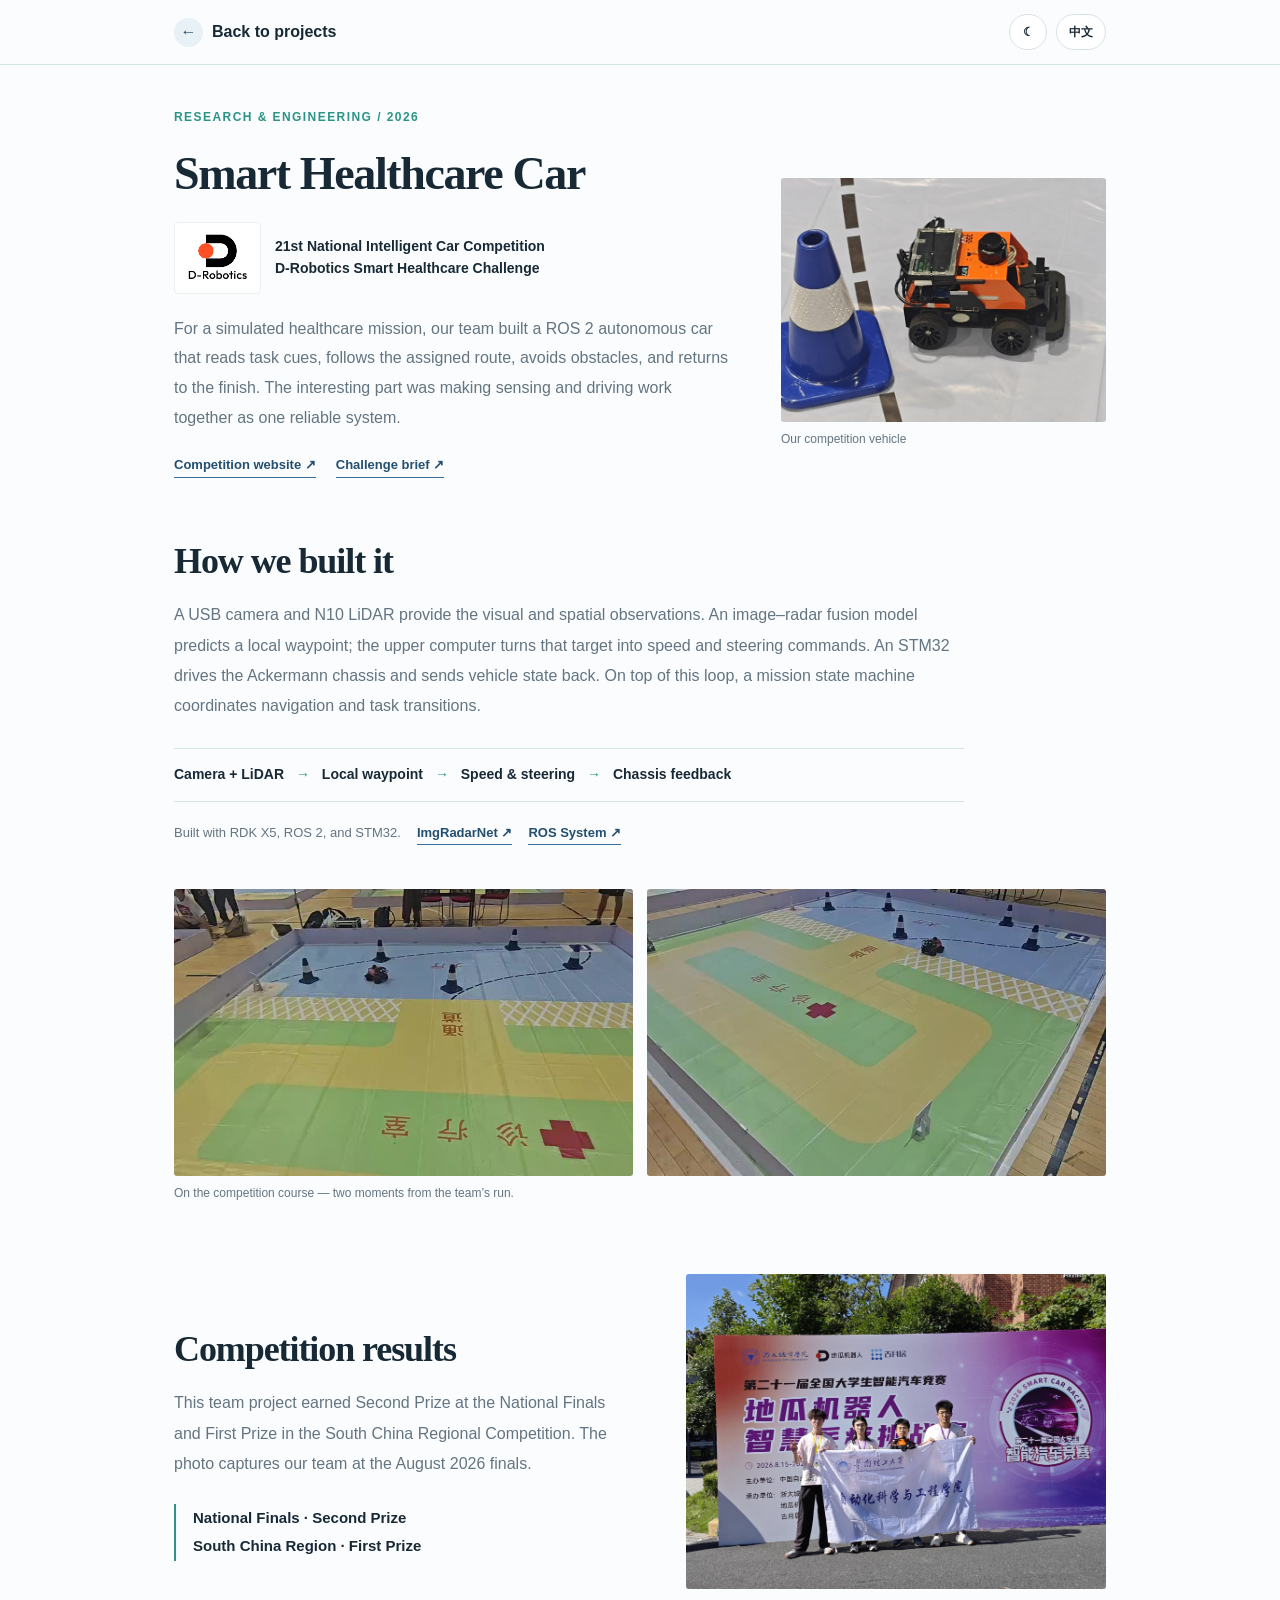
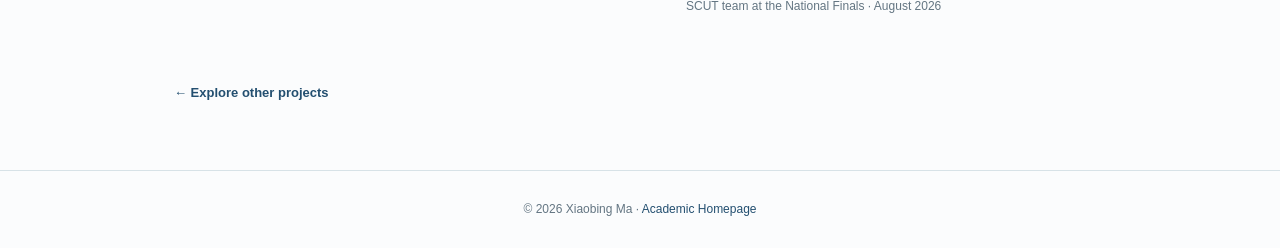
==== commit 890d1550: "Shorten results heading for a cleaner one-line layout" ====
--- a/projects/intelligent-car/index.html
+++ b/projects/intelligent-car/index.html
@@ -50,7 +50,7 @@
 
       <section class="case-finish" aria-labelledby="outcome-title">
         <div class="case-finish-copy">
-          <h2 id="outcome-title"><span class="lang-en">From the track to the finals</span><span class="lang-zh">从赛道到全国总决赛</span></h2>
+          <h2 id="outcome-title"><span class="lang-en">Competition results</span><span class="lang-zh">竞赛成果</span></h2>
           <p class="lang-en">This team project earned Second Prize at the National Finals and First Prize in the South China Regional Competition. The photo captures our team at the August 2026 finals.</p>
           <p class="lang-zh">这项团队作品获得全国总决赛二等奖、华南赛区区域赛一等奖。右侧是我们在 2026 年 8 月全国总决赛现场的合照。</p>
           <p class="case-award-line"><span class="lang-en">National Finals · Second Prize<br>South China Region · First Prize</span><span class="lang-zh">全国总决赛 · 二等奖<br>华南赛区区域赛 · 一等奖</span></p>
--- a/projects/intelligent-car/case.css
+++ b/projects/intelligent-car/case.css
@@ -1,40 +1,30 @@
-.case-page{max-width:980px;padding:38px 24px 64px}
+.case-page{max-width:980px;padding:42px 24px 64px}
 .case-page figure{margin:0}
-.case-kicker,.case-section-label{display:flex;align-items:center;gap:12px;color:var(--muted);font-size:12px;font-weight:800;letter-spacing:.1em}
-.case-index,.case-section-label>span:first-child,.case-route-number{color:var(--accent)}
-.case-rule{height:1px;width:36px;background:var(--line)}
-.case-intro-grid{display:grid;grid-template-columns:minmax(0,1fr) minmax(0,340px);gap:clamp(28px,4vw,48px);align-items:center;margin-top:25px}
-.case-overline{margin:0 0 11px;color:var(--blue-dark);font-size:13px;font-weight:800;letter-spacing:.07em;text-transform:uppercase}
-.case-intro h1,.case-story h2{font-family:Georgia,"Times New Roman","Songti SC",serif;letter-spacing:-.035em}
-.case-intro h1{font-size:clamp(35px,4vw,46px);line-height:1.12;margin:0 0 19px;white-space:nowrap}
-.case-event{display:flex;align-items:center;gap:14px;margin:0 0 20px;padding:12px 0;border-top:1px solid var(--line);border-bottom:1px solid var(--line)}
-.case-event img{display:block;width:93px;height:76px;object-fit:contain;flex:none;padding:9px;border:1px solid #edf0f1;border-radius:5px;background:#fff}
-.case-event p{margin:0;color:var(--ink);font-size:14px;font-weight:750;line-height:1.5}
-.case-lead{margin:0;color:var(--muted);font-size:16px;line-height:1.8}
-.case-intro-links,.case-inline-links{display:flex;flex-wrap:wrap;gap:20px;margin-top:18px}
-.case-text-link{display:inline-flex;align-items:center;gap:5px;padding-bottom:2px;border-bottom:1px solid var(--blue);font-size:13px;font-weight:800}
-.case-intro-media img{display:block;width:100%;aspect-ratio:4/3;object-fit:cover;object-position:center 53%;border-radius:4px;background:var(--wash)}
-.case-page figcaption{margin-top:8px;color:var(--muted);font-size:12px;line-height:1.45}
-.case-story{margin-top:58px;padding-top:22px;border-top:1px solid var(--line)}
-.case-heading-row{display:flex;align-items:end;justify-content:space-between;gap:28px;margin:20px 0 25px}
-.case-story h2{font-size:clamp(28px,3.2vw,36px);line-height:1.18;margin:0;white-space:nowrap}
-.case-heading-row>p{max-width:360px;margin:0;color:var(--muted);font-size:14px;line-height:1.6}
-.case-route{display:grid;grid-template-columns:repeat(4,minmax(0,1fr));gap:0;border-top:2px solid var(--blue)}
-.case-route-step{padding:18px 15px 13px 0}
-.case-route-step+.case-route-step{padding-left:15px;border-left:1px solid var(--line)}
-.case-route-number{font-size:11px;font-weight:900;letter-spacing:.08em}
-.case-route-step h3{margin:8px 0 7px;font-size:16px;line-height:1.3}
-.case-route-step p{margin:0;color:var(--muted);font-size:14px;line-height:1.65}
-.case-route-note{margin:16px 0 0;color:var(--muted);font-size:14px}
-.case-video{max-width:750px}
-.case-video video{display:block;width:100%;aspect-ratio:16/9;border-radius:4px;background:#111;object-fit:contain}
-.case-stills{display:grid;grid-template-columns:repeat(3,minmax(0,1fr));gap:15px;max-width:750px;margin-top:22px}
-.case-stills img{display:block;width:100%;aspect-ratio:16/9;object-fit:cover;border-radius:3px;background:var(--wash)}
-.case-outcome-grid{display:grid;grid-template-columns:minmax(0,1fr) minmax(0,420px);gap:clamp(28px,4vw,48px);align-items:center;margin-top:20px}
-.case-outcome-copy>p{margin:18px 0 0;color:var(--muted);font-size:16px;line-height:1.8}
-.case-awards{display:grid;gap:8px;margin-top:25px;padding:18px 0;border-top:1px solid var(--line);border-bottom:1px solid var(--line);font-size:14px;font-weight:750}
-.case-award-mark{color:var(--accent);margin-right:10px}
-.case-team-media img{display:block;width:100%;aspect-ratio:4/3;object-fit:cover;object-position:center 40%;border-radius:4px;background:var(--wash)}
-.case-next{display:inline-flex;margin-top:55px;font-size:13px;font-weight:800}
-@media(max-width:760px){.case-page{padding:27px 16px 52px}.case-intro-grid,.case-outcome-grid{grid-template-columns:1fr;gap:24px}.case-intro h1{font-size:clamp(23px,7vw,34px)}.case-intro-media{max-width:450px}.case-story{margin-top:48px}.case-heading-row{display:block;margin:17px 0 21px}.case-heading-row>p{margin-top:9px;max-width:560px}.case-story h2{font-size:clamp(23px,6.4vw,30px)}.case-route{grid-template-columns:repeat(2,minmax(0,1fr))}.case-route-step{padding:14px 12px 15px 0;border-bottom:1px solid var(--line)}.case-route-step:nth-child(3){padding-left:0;border-left:0}.case-route-step:nth-child(4){padding-left:15px}.case-stills{grid-template-columns:repeat(2,minmax(0,1fr))}.case-team-media{max-width:520px}}
-@media(max-width:480px){.case-event{gap:10px}.case-event img{width:76px;height:65px;padding:6px}.case-event p{font-size:12px}.case-route{grid-template-columns:1fr}.case-route-step,.case-route-step+.case-route-step,.case-route-step:nth-child(4){padding:13px 0;border-left:0}.case-stills{grid-template-columns:1fr}.case-stills figure{max-width:420px}}
+.case-kicker{margin:0;color:var(--accent);font-size:12px;font-weight:800;letter-spacing:.12em}
+.case-intro-grid{display:grid;grid-template-columns:minmax(0,1fr) minmax(0,325px);gap:clamp(28px,4vw,50px);align-items:center;margin-top:20px}
+.case-intro h1,.case-article h2{font-family:Georgia,"Times New Roman","Songti SC",serif;letter-spacing:-.03em}
+.case-intro h1{margin:0 0 21px;font-size:clamp(35px,4vw,46px);line-height:1.15;white-space:nowrap}
+.case-event{display:flex;align-items:center;gap:14px;margin:0 0 20px}
+.case-event img{display:block;width:87px;height:72px;object-fit:contain;flex:none;padding:8px;background:#fff;border:1px solid #edf0f1;border-radius:4px}
+.case-event p{margin:0;color:var(--ink);font-size:14px;font-weight:700;line-height:1.55}
+.case-lead{margin:0;color:var(--muted);font-size:16px;line-height:1.85}
+.case-links{display:flex;flex-wrap:wrap;gap:20px;margin:22px 0 0}
+.case-links a,.case-tech-foot a{font-size:13px;font-weight:800;border-bottom:1px solid var(--blue);white-space:nowrap}
+.case-car-photo img{display:block;width:100%;aspect-ratio:4/3;object-fit:cover;object-position:center 52%;border-radius:3px;background:var(--wash)}
+.case-page figcaption{margin-top:8px;color:var(--muted);font-size:12px;line-height:1.5}
+.case-article{margin-top:62px}
+.case-narrative{max-width:790px}
+.case-article h2{margin:0 0 17px;font-size:clamp(29px,3.2vw,36px);line-height:1.2}
+.case-narrative>p:not(.case-process):not(.case-tech-foot),.case-finish-copy>p:not(.case-award-line){margin:0;color:var(--muted);font-size:16px;line-height:1.9}
+.case-process{margin:26px 0 0;padding:14px 0;border-top:1px solid var(--line);border-bottom:1px solid var(--line);font-size:14px;font-weight:750;line-height:1.7}
+.case-process b{padding:0 8px;color:var(--accent)}
+.case-tech-foot{display:flex;flex-wrap:wrap;gap:0 16px;align-items:baseline;margin:19px 0 0;color:var(--muted);font-size:13px;line-height:1.8}
+.case-course{margin-top:44px!important}
+.case-course-images{display:grid;grid-template-columns:1fr 1fr;gap:14px}
+.case-course-images img{display:block;width:100%;aspect-ratio:16/10;object-fit:cover;border-radius:3px;background:var(--wash)}
+.case-finish{display:grid;grid-template-columns:minmax(0,1fr) minmax(0,420px);gap:clamp(28px,4vw,54px);align-items:center;margin-top:72px}
+.case-award-line{margin:24px 0 0;padding-left:17px;border-left:2px solid var(--accent);font-size:15px;font-weight:750;line-height:1.9}
+.case-team-photo img{display:block;width:100%;aspect-ratio:4/3;object-fit:cover;object-position:center 40%;border-radius:3px;background:var(--wash)}
+.case-next{display:inline-flex;margin-top:67px;font-size:13px;font-weight:800}
+@media(max-width:760px){.case-page{padding:28px 16px 52px}.case-intro-grid,.case-finish{grid-template-columns:1fr;gap:23px}.case-intro h1{font-size:clamp(23px,7vw,34px)}.case-car-photo{max-width:460px}.case-article{margin-top:47px}.case-article h2{font-size:clamp(26px,6.7vw,32px)}.case-course{margin-top:35px!important}.case-finish{margin-top:54px}.case-team-photo{max-width:540px}.case-next{margin-top:55px}}
+@media(max-width:480px){.case-event{gap:10px}.case-event img{width:72px;height:62px;padding:6px}.case-event p{font-size:12px}.case-process b{padding:0 3px}.case-course-images{gap:8px}.case-course-images img{aspect-ratio:4/3}}
